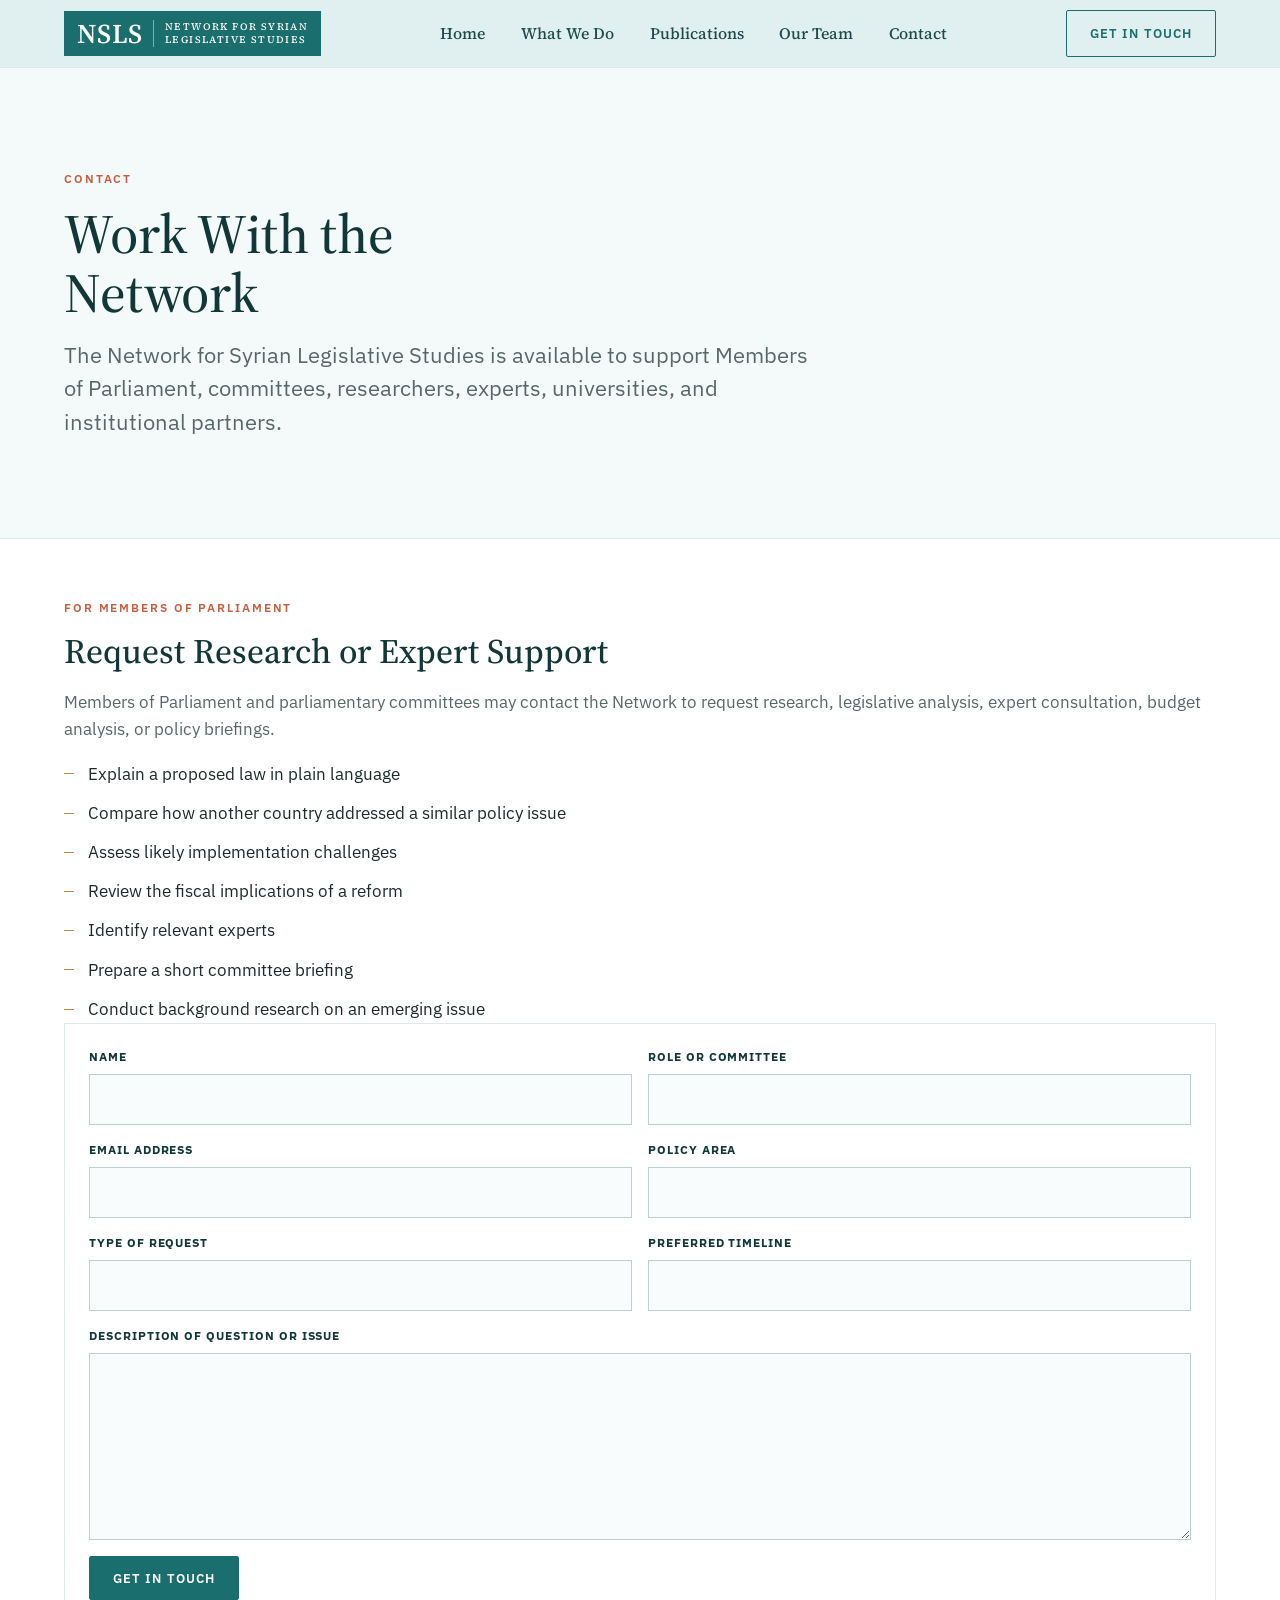
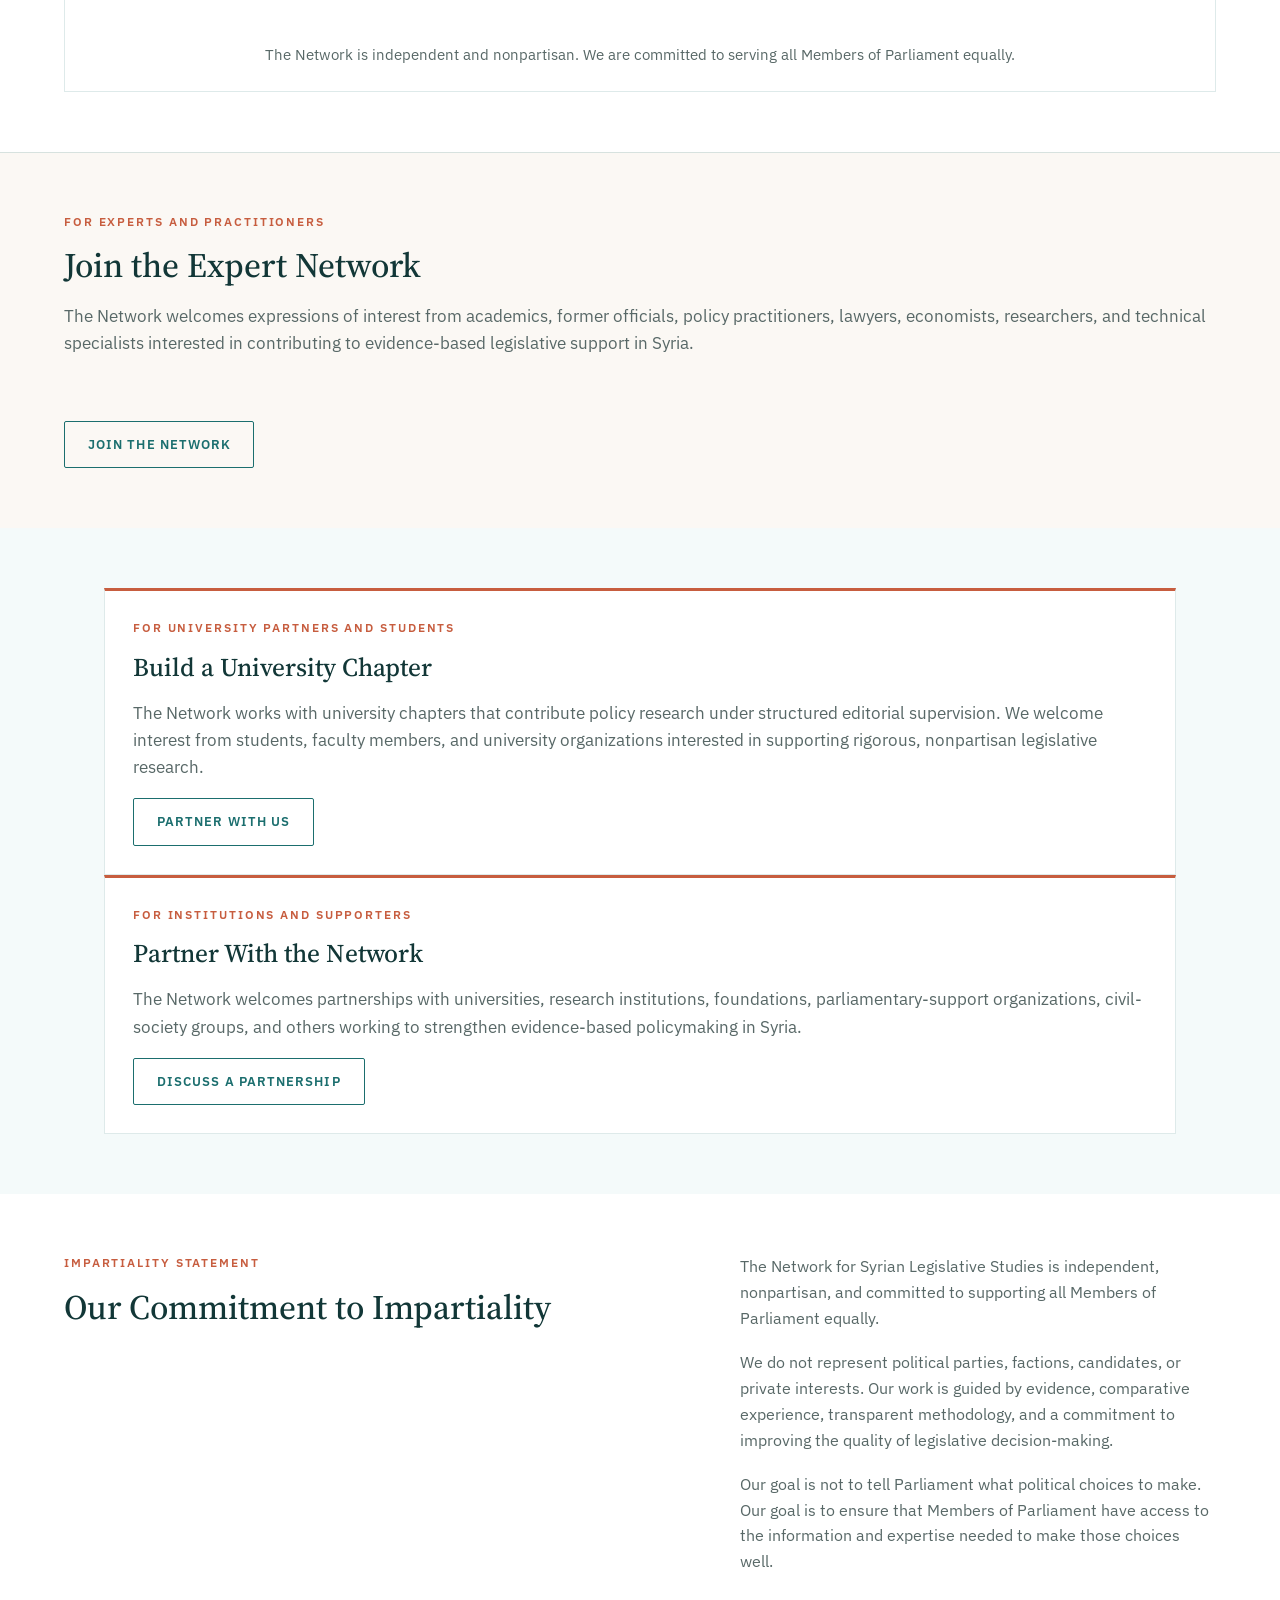
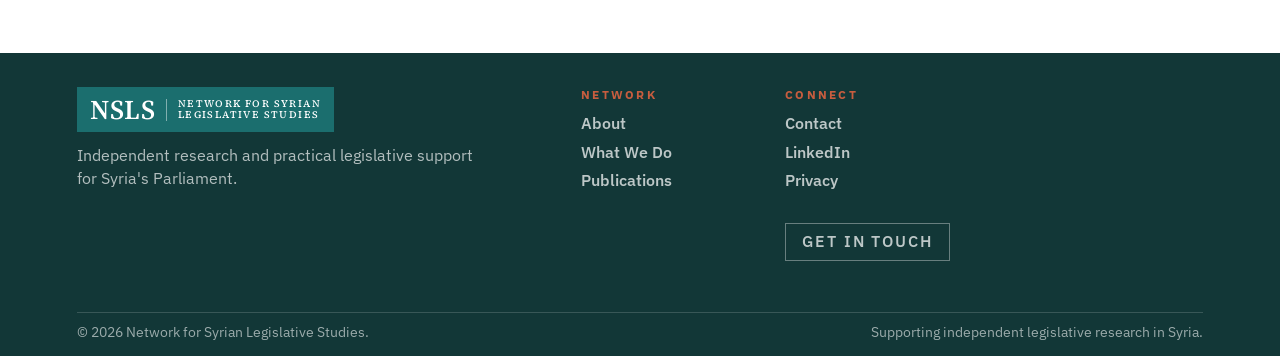
==== contact.html @ 6d768e28 "Add files via upload" ====
<!doctype html>
<html lang="en">
  <head>
    <meta charset="utf-8">
    <meta name="viewport" content="width=device-width, initial-scale=1">
    <title>Contact | Network for Syrian Legislative Studies</title>
    <meta
      name="description"
      content="Request research or expert support from the Network for Syrian Legislative Studies, join the expert network, or discuss university and institutional partnerships."
    >
    <link rel="preconnect" href="https://fonts.googleapis.com">
    <link rel="preconnect" href="https://fonts.gstatic.com" crossorigin>
    <link href="https://fonts.googleapis.com/css2?family=IBM+Plex+Sans:wght@400;500;600;700&family=Source+Serif+4:opsz,wght@8..60,400;8..60,500;8..60,600&display=swap" rel="stylesheet">
    <link rel="stylesheet" href="styles.css?v=featured-49">
  </head>
  <body class="isl-page">
    <header class="site-header">
      <a class="brand" href="index.html" aria-label="Network for Syrian Legislative Studies home">
        <span class="brand-mark">NSLS</span>
        <span>
          <strong>Network for Syrian</strong>
          <small>Legislative Studies</small>
        </span>
      </a>
      <nav class="primary-nav" aria-label="Primary navigation">
        <a href="index.html">Home</a>
        <a href="what-we-do.html">What We Do</a>
        <a href="publications.html">Publications</a>
        <a href="our-team.html">Our Team</a>
        <a href="contact.html">Contact</a>
      </nav>
      <a class="header-action" href="#request">Get in Touch</a>
    </header>

    <main id="top">
      <section class="page-hero" aria-labelledby="page-title">
        <p class="eyebrow">Contact</p>
        <h1 id="page-title">Work With the Network</h1>
        <p>
          The Network for Syrian Legislative Studies is available to support Members of
          Parliament, committees, researchers, experts, universities, and institutional partners.
        </p>
      </section>

      <section class="section contact-grid-section" id="request" aria-labelledby="request-title">
        <div>
          <p class="section-kicker">For Members of Parliament</p>
          <h2 id="request-title">Request Research or Expert Support</h2>
          <p>
            Members of Parliament and parliamentary committees may contact the Network
            to request research, legislative analysis, expert consultation, budget
            analysis, or policy briefings.
          </p>
          <ul class="check-list">
            <li>Explain a proposed law in plain language</li>
            <li>Compare how another country addressed a similar policy issue</li>
            <li>Assess likely implementation challenges</li>
            <li>Review the fiscal implications of a reform</li>
            <li>Identify relevant experts</li>
            <li>Prepare a short committee briefing</li>
            <li>Conduct background research on an emerging issue</li>
          </ul>
        </div>

        <form class="request-form" action="mailto:contact@syriapolicy.org" method="post" enctype="text/plain">
          <label>
            <span>Name</span>
            <input name="name" type="text">
          </label>
          <label>
            <span>Role or Committee</span>
            <input name="role_or_committee" type="text">
          </label>
          <label>
            <span>Email Address</span>
            <input name="email" type="email">
          </label>
          <label>
            <span>Policy Area</span>
            <input name="policy_area" type="text">
          </label>
          <label>
            <span>Type of Request</span>
            <input name="type_of_request" type="text">
          </label>
          <label>
            <span>Preferred Timeline</span>
            <input name="timeline" type="text">
          </label>
          <label class="full-field">
            <span>Description of Question or Issue</span>
            <textarea name="description" rows="6"></textarea>
          </label>
          <button class="button primary" type="submit">Get in Touch</button>
          <p class="small-note">The Network is independent and nonpartisan. We are committed to serving all Members of Parliament equally.</p>
        </form>
      </section>

      <section class="section services" aria-labelledby="network-title">
        <div class="section-heading">
          <p class="section-kicker">For Experts and Practitioners</p>
          <h2 id="network-title">Join the Expert Network</h2>
          <p>
            The Network welcomes expressions of interest from academics, former
            officials, policy practitioners, lawyers, economists, researchers, and
            technical specialists interested in contributing to evidence-based
            legislative support in Syria.
          </p>
        </div>
        <a class="button secondary section-button" href="mailto:contact@syriapolicy.org?subject=Join%20the%20Expert%20Network">Join the Network</a>
      </section>

      <section class="section contact-cards" aria-labelledby="partners-title">
        <article>
          <p class="section-kicker">For University Partners and Students</p>
          <h2 id="partners-title">Build a University Chapter</h2>
          <p>
            The Network works with university chapters that contribute policy research
            under structured editorial supervision. We welcome interest from students,
            faculty members, and university organizations interested in supporting
            rigorous, nonpartisan legislative research.
          </p>
          <a class="button secondary" href="mailto:contact@syriapolicy.org?subject=University%20Chapter%20Partnership">Partner With Us</a>
        </article>
        <article>
          <p class="section-kicker">For Institutions and Supporters</p>
          <h2>Partner With the Network</h2>
          <p>
            The Network welcomes partnerships with universities, research institutions,
            foundations, parliamentary-support organizations, civil-society groups,
            and others working to strengthen evidence-based policymaking in Syria.
          </p>
          <a class="button secondary" href="mailto:contact@syriapolicy.org?subject=Institutional%20Partnership">Discuss a Partnership</a>
        </article>
      </section>

      <section class="section impartiality-section" aria-labelledby="impartiality-title">
        <div class="about-grid">
          <div>
            <p class="section-kicker">Impartiality Statement</p>
            <h2 id="impartiality-title">Our Commitment to Impartiality</h2>
          </div>
          <div class="body-copy">
            <p>
              The Network for Syrian Legislative Studies is independent, nonpartisan, and
              committed to supporting all Members of Parliament equally.
            </p>
            <p>
              We do not represent political parties, factions, candidates, or private
              interests. Our work is guided by evidence, comparative experience,
              transparent methodology, and a commitment to improving the quality of
              legislative decision-making.
            </p>
            <p>
              Our goal is not to tell Parliament what political choices to make. Our
              goal is to ensure that Members of Parliament have access to the
              information and expertise needed to make those choices well.
            </p>
          </div>
        </div>
      </section>
    </main>

    <footer class="site-footer">
      <div class="footer-primary">
        <a class="brand footer-brand" href="index.html">
          <span class="brand-mark">NSLS</span>
          <span>
            <strong>Network for Syrian</strong>
            <small>Legislative Studies</small>
          </span>
        </a>
        <p>Independent research and practical legislative support for Syria's Parliament.</p>
      </div>
      <nav class="footer-links" aria-label="Footer navigation">
        <div>
          <h2>Network</h2>
          <a href="index.html">About</a>
          <a href="what-we-do.html">What We Do</a>
          <a href="publications.html">Publications</a>
        </div>
        <div class="footer-connect">
          <div class="footer-connect-links">
            <h2>Connect</h2>
            <a href="contact.html">Contact</a>
            <a href="https://www.linkedin.com/" target="_blank" rel="noopener">LinkedIn</a>
            <a href="privacy.html">Privacy</a>
          </div>
          <a class="footer-cta" href="contact.html#request">Get in Touch</a>
        </div>
      </nav>
      <div class="footer-bottom">
        <p>&copy; 2026 Network for Syrian Legislative Studies.</p>
        <p>Supporting independent legislative research in Syria.</p>
      </div>
    </footer>
  </body>
</html>
---- styles.css ----
@import url("https://fonts.googleapis.com/css2?family=IBM+Plex+Sans:wght@400;500;600;700&family=Source+Serif+4:opsz,wght@8..60,400;8..60,500;8..60,600&display=swap");

:root {
  --ink: #1e2a2a;
  --deep: #123737;
  --muted: #647676;
  --paper: #f4fafa;
  --wash: #dfefee;
  --line: #c7d9d7;
  --terracotta: #c75d3f;
  --terracotta-dark: #9f4029;
  --terracotta-soft: #d88972;
  --cream: #fbf4e8;
  --white: #ffffff;
  --shadow: 0 24px 70px rgba(18, 55, 55, 0.14);
  font-family: Inter, system-ui, -apple-system, BlinkMacSystemFont, "Segoe UI", sans-serif;
}

/* SPI-inspired visual pass for the ISLS page. Keeps copy/structure intact. */
.isl-page {
  --crimson: #1b6e6e;
  --crimson-dark: #125454;
  --navy: #1e4a4a;
  --navy-deep: #123737;
  --ink: #1e2a2a;
  --cream: #f4fafa;
  --paper: #ffffff;
  --stone: #deeaea;
  --stone-dark: #bcd0d0;
  --gold: #c0883a;
  --muted: #586867;
  --accent: #c75d3f;
  --accent-soft: #d88972;
  --serif: "Newsreader", Georgia, serif;
  --sans: "Inter", system-ui, -apple-system, sans-serif;
  --maxw: 1200px;
  --gutter: clamp(20px, 5vw, 64px);
  font-family: var(--sans);
  background: var(--cream);
  font-size: 17px;
  line-height: 1.6;
}

.isl-page h1,
.isl-page h2,
.isl-page h3 {
  font-family: var(--serif);
  font-weight: 500;
  line-height: 1.12;
  color: var(--navy-deep);
}

.isl-page .site-header {
  position: sticky;
  display: flex;
  justify-content: space-between;
  gap: 28px;
  min-height: 68px;
  padding: 0 var(--gutter);
  background: rgba(223, 239, 238, 0.92);
  border-bottom: 1px solid var(--stone);
  backdrop-filter: saturate(140%) blur(8px);
}

.isl-page .brand {
  gap: 0;
  background: var(--crimson);
  color: #fff;
  padding: 9px 13px;
}

.isl-page .brand-mark {
  width: auto;
  height: auto;
  color: #fff;
  background: transparent;
  border-radius: 0;
  font-family: var(--serif);
  font-size: 1.7rem;
  font-weight: 600;
  line-height: 1;
}

.isl-page .brand > span:last-child {
  margin-left: 11px;
  padding-left: 11px;
  border-left: 1px solid rgba(255, 255, 255, 0.45);
}

.isl-page .brand strong,
.isl-page .brand small {
  color: #fff;
  font-family: var(--serif);
  font-size: 0.62rem;
  font-weight: 500;
  letter-spacing: 0.14em;
  line-height: 1.32;
  text-transform: uppercase;
}

.isl-page .primary-nav {
  gap: 28px;
  color: var(--navy);
  font-family: var(--serif);
  font-size: 1rem;
  font-weight: 500;
}

.isl-page .primary-nav a:hover {
  color: var(--crimson);
}

.isl-page .header-action,
.isl-page .button {
  min-height: auto;
  padding: 12px 23px;
  border-radius: 2px;
  font-family: var(--sans);
  font-size: 0.82rem;
  font-weight: 600;
  letter-spacing: 0.08em;
  border: 1px solid var(--crimson);
  text-transform: uppercase;
  transition: background-color 0.18s ease, color 0.18s ease;
}

.isl-page .header-action,
.isl-page .button.secondary {
  color: var(--crimson);
  background: transparent;
}

.isl-page .button.primary {
  color: #fff;
  background: var(--crimson);
}

.isl-page .header-action:hover,
.isl-page .button.secondary:hover {
  color: #fff;
  background: var(--crimson);
}

.isl-page .button.primary:hover {
  background: var(--crimson-dark);
}

.isl-page .hero {
  min-height: auto;
  grid-template-columns: minmax(0, 1fr) minmax(340px, 1.1fr);
  gap: clamp(36px, 5vw, 72px);
  align-items: center;
  padding: clamp(36px, 5.5vw, 64px) var(--gutter);
  border-bottom: 1px solid var(--stone);
  background: var(--cream);
}

.isl-page .isl-hero::after {
  display: none;
}

.isl-page h1 {
  max-width: 12ch;
  margin-bottom: 1rem;
  font-size: clamp(2.25rem, 4.8vw, 4.1rem);
  letter-spacing: -0.012em;
  line-height: 1.02;
}

.isl-page .hero-copy p:not(.eyebrow) {
  max-width: 46ch;
  margin: 0 0 1.8rem;
  color: var(--muted);
  font-size: 1.05rem;
  line-height: 1.55;
}

.isl-page .eyebrow,
.isl-page .section-kicker {
  color: var(--accent);
  font-size: 0.74rem;
  font-weight: 600;
  letter-spacing: 0.16em;
}

.isl-page .research-panel {
  gap: 16px;
  padding: 0;
  border: 1px solid var(--stone-dark);
  border-radius: 0;
  background: var(--paper);
  box-shadow: none;
  backdrop-filter: none;
}

.isl-page .research-panel span {
  display: block;
  margin: 0;
  padding: 9px 16px;
  color: rgba(255, 255, 255, 0.7);
  background: var(--navy-deep);
  font-size: 0.62rem;
  font-weight: 700;
  letter-spacing: 0.16em;
}

.isl-page .research-panel strong {
  display: block;
  padding: 18px 22px 0;
  color: var(--navy-deep);
  font-size: clamp(1.55rem, 2.7vw, 2.15rem);
  line-height: 1.16;
}

.isl-page .research-panel p {
  padding: 0 22px;
  color: var(--muted);
  font-size: 0.98rem;
}

.isl-page .research-panel ul {
  margin: 0;
  padding: 0 22px 22px;
}

.isl-page .research-panel li {
  border-top-color: var(--stone);
  color: var(--navy);
  font-size: 0.9rem;
}

.isl-page .proof-strip {
  max-width: none;
  border: 0;
  background: var(--paper);
  border-bottom: 1px solid var(--stone);
}

.isl-page .proof-strip article {
  min-height: 132px;
  border-right: 1px solid var(--stone);
  color: var(--ink);
  background: var(--paper);
}

.isl-page .proof-strip strong {
  color: var(--navy-deep);
  font-size: clamp(2rem, 3.8vw, 3.5rem);
}

.isl-page .proof-strip span {
  color: var(--muted);
}

.isl-page .section,
.isl-page .handover,
.isl-page .contact {
  padding: clamp(48px, 6vw, 78px) var(--gutter);
}

.isl-page .section-heading {
  max-width: 62ch;
  margin-bottom: 2.2rem;
}

.isl-page .section-heading.split {
  align-items: end;
  border-bottom: 2px solid var(--navy);
  padding-bottom: 14px;
}

.isl-page h2 {
  font-size: clamp(1.8rem, 3.4vw, 2.6rem);
}

.isl-page .lede {
  font-size: clamp(1.45rem, 2.8vw, 2.35rem);
}

.isl-page .statement-section {
  background: var(--paper);
}

.isl-page .statement-section::after {
  color: rgba(27, 110, 110, 0.08);
}

.isl-page .services {
  background: var(--cream);
}

.isl-page .service-ladder {
  gap: 20px;
}

.isl-page .service-ladder article {
  min-height: 320px;
  border: 1px solid var(--stone);
  border-top: 3px solid var(--accent);
  background: var(--paper);
}

.isl-page .service-ladder article:nth-child(even) {
  margin-top: 0;
  background: var(--paper);
}

.isl-page .service-ladder h3 {
  font-size: clamp(1.35rem, 2.4vw, 2rem);
}

.isl-page .process-section {
  background: var(--paper);
}

.isl-page .process-section h2,
.isl-page .process-section h3 {
  color: var(--navy-deep);
}

.isl-page .process-section p {
  color: var(--muted);
}

.isl-page .process-section .section-kicker {
  color: var(--accent);
}

.isl-page .process-grid article,
.isl-page .standards-grid article {
  border: 1px solid var(--stone);
  border-top: 3px solid var(--accent);
  background: var(--paper);
  border-radius: 0;
  box-shadow: none;
}

.isl-page .process-grid span {
  color: #fff;
  background: var(--crimson);
}

.isl-page .standards-section {
  background: var(--cream);
}

.isl-page .handover {
  background: var(--navy-deep);
}

.isl-page .handover-inner {
  max-width: var(--maxw);
  margin-inline: auto;
}

.isl-page .network-map {
  border-color: rgba(255, 255, 255, 0.18);
  border-radius: 0;
  background: rgba(255, 255, 255, 0.04);
}

.isl-page .map-node {
  border-radius: 2px;
}

.isl-page .mandate-section {
  background: var(--accent-soft);
}

.isl-page .mandate-section .about-grid {
  border-left: 0;
  border-radius: 0;
  background: transparent;
  padding: 0;
}

.isl-page .analysis {
  background: var(--paper);
}

.isl-page .publication-card {
  border-radius: 0;
  border-color: var(--stone);
}

.isl-page .contact {
  background: var(--navy-deep);
}

.isl-page .site-footer {
  background: var(--navy-deep);
  padding: clamp(42px, 6vw, 72px) var(--gutter);
}

.isl-page .footer-brand .brand-mark {
  background: transparent;
  color: #fff;
}

@media (max-width: 1080px) {
  .isl-page .hero {
    grid-template-columns: 1fr;
  }

  .isl-page .primary-nav {
    display: none;
  }
}

@media (max-width: 680px) {
  .isl-page .site-header {
    min-height: 58px;
    padding: 0 14px;
  }

  .isl-page .brand {
    padding: 8px 10px;
  }

  .isl-page .brand small {
    display: block;
  }

  .isl-page .brand strong,
  .isl-page .brand small {
    font-size: 0.52rem;
  }

  .isl-page .header-action {
    padding: 8px 10px;
    font-size: 0.68rem;
  }

  .isl-page .hero {
    padding: 32px 16px;
  }

  .isl-page .button {
    width: 100%;
  }

  .isl-page .section,
  .isl-page .handover,
  .isl-page .contact {
    padding-left: 16px;
    padding-right: 16px;
  }
}

* {
  box-sizing: border-box;
}

html {
  scroll-behavior: smooth;
}

body {
  margin: 0;
  color: var(--ink);
  background: var(--paper);
  line-height: 1.6;
}

body::selection {
  color: var(--white);
  background: var(--terracotta);
}

a {
  color: inherit;
  text-decoration: none;
}

img {
  display: block;
  max-width: 100%;
}

h1,
h2,
h3,
p {
  margin-top: 0;
}

h1,
h2,
h3 {
  color: var(--deep);
  font-family: Georgia, "Times New Roman", serif;
  font-weight: 560;
  letter-spacing: 0;
}

h1 {
  max-width: 100%;
  margin-bottom: 24px;
  font-size: clamp(3.2rem, 7vw, 6.4rem);
  line-height: 0.92;
  overflow-wrap: break-word;
}

h2 {
  margin-bottom: 18px;
  font-size: clamp(2rem, 4.2vw, 4.4rem);
  line-height: 1;
}

h3 {
  margin-bottom: 10px;
  font-size: clamp(1.25rem, 2vw, 1.8rem);
  line-height: 1.1;
}

p {
  color: var(--muted);
}

.site-header {
  position: fixed;
  z-index: 50;
  inset: 0 0 auto;
  display: grid;
  grid-template-columns: minmax(180px, 1fr) auto auto;
  align-items: center;
  gap: 22px;
  padding: 14px clamp(16px, 4vw, 54px);
  background: rgba(223, 239, 238, 0.94);
  border-bottom: 1px solid rgba(18, 55, 55, 0.1);
  backdrop-filter: blur(18px);
}

.brand {
  display: inline-flex;
  align-items: center;
  gap: 11px;
  min-width: 0;
  color: var(--deep);
}

.brand-mark {
  display: grid;
  width: 42px;
  height: 42px;
  flex: 0 0 auto;
  place-items: center;
  color: var(--cream);
  background: var(--deep);
  border-radius: 50%;
  font-size: 0.82rem;
  font-weight: 900;
}

.brand strong,
.brand small {
  display: block;
  line-height: 1.05;
}

.brand strong {
  font-size: 1rem;
  font-weight: 850;
}

.brand small {
  color: var(--muted);
  font-size: 0.78rem;
  font-weight: 760;
  text-transform: uppercase;
}

.primary-nav {
  display: flex;
  align-items: center;
  gap: clamp(14px, 2vw, 28px);
  color: rgba(30, 42, 42, 0.78);
  font-size: 0.9rem;
  font-weight: 760;
}

.primary-nav a:hover,
.site-footer a:hover,
.text-link:hover {
  color: var(--terracotta-dark);
}

.header-action,
.button {
  display: inline-flex;
  min-height: 42px;
  align-items: center;
  justify-content: center;
  padding: 0 18px;
  border-radius: 999px;
  font-size: 0.82rem;
  font-weight: 850;
  text-transform: uppercase;
}

.header-action,
.button.secondary {
  border: 1px solid rgba(18, 55, 55, 0.22);
  color: var(--deep);
  background: rgba(255, 255, 255, 0.34);
}

.button.primary {
  color: var(--cream);
  background: var(--terracotta);
}

.hero {
  display: grid;
  grid-template-columns: minmax(0, 1.05fr) minmax(340px, 0.64fr);
  gap: clamp(30px, 5vw, 76px);
  align-items: end;
  min-height: 84vh;
  padding: clamp(106px, 12vh, 140px) clamp(18px, 5vw, 76px) clamp(42px, 5vw, 66px);
  background:
    radial-gradient(circle at 85% 12%, rgba(199, 93, 63, 0.14), transparent 26%),
    linear-gradient(180deg, var(--wash), var(--paper));
}

.hero-copy p:not(.eyebrow) {
  max-width: 760px;
  margin-bottom: 28px;
  font-size: clamp(1.08rem, 1.6vw, 1.32rem);
}

.eyebrow,
.section-kicker {
  margin-bottom: 14px;
  color: var(--terracotta-dark);
  font-size: 0.78rem;
  font-weight: 900;
  letter-spacing: 0.12em;
  text-transform: uppercase;
}

.section-kicker.light {
  color: rgba(255, 255, 255, 0.74);
}

.hero-actions,
.contact-actions {
  display: flex;
  flex-wrap: wrap;
  gap: 12px;
}

.feature-card {
  display: grid;
  overflow: hidden;
  border: 1px solid rgba(18, 55, 55, 0.12);
  border-radius: 8px;
  background: var(--white);
  box-shadow: var(--shadow);
}

.feature-card img {
  width: 100%;
  aspect-ratio: 1.25;
  object-fit: cover;
}

.feature-card div {
  padding: 24px;
}

.feature-card span,
.analysis-grid span,
.timeline span,
.service-grid span {
  display: block;
  margin-bottom: 18px;
  color: var(--terracotta-dark);
  font-size: 0.76rem;
  font-weight: 900;
  letter-spacing: 0.08em;
  text-transform: uppercase;
}

.feature-card p {
  margin-bottom: 18px;
  color: var(--deep);
  font-family: Georgia, "Times New Roman", serif;
  font-size: 1.45rem;
  line-height: 1.08;
}

.feature-card strong,
.analysis-grid a,
.text-link {
  color: var(--terracotta-dark);
  font-size: 0.82rem;
  font-weight: 900;
  text-transform: uppercase;
}

.isl-hero {
  position: relative;
  overflow: hidden;
  grid-template-columns: minmax(0, 0.88fr) minmax(340px, 0.58fr);
  align-items: stretch;
  min-height: 88vh;
  background:
    linear-gradient(90deg, rgba(223, 239, 238, 0.96) 0%, rgba(244, 250, 250, 0.9) 48%, rgba(244, 250, 250, 0.42) 100%),
    url("assets/damascus-hero.png") center / cover;
}

.isl-hero::after {
  position: absolute;
  inset: 0 auto 0 0;
  width: 7px;
  height: 100%;
  content: "";
  background: var(--terracotta);
  opacity: 1;
}

.isl-hero > * {
  position: relative;
  z-index: 1;
}

.research-panel {
  align-self: end;
  display: grid;
  gap: 18px;
  padding: clamp(26px, 4vw, 42px);
  border: 1px solid rgba(18, 55, 55, 0.16);
  border-radius: 8px;
  background: rgba(251, 244, 232, 0.82);
  box-shadow: var(--shadow);
  backdrop-filter: blur(16px);
}

.research-panel span {
  color: var(--terracotta-dark);
  font-size: 0.78rem;
  font-weight: 900;
  letter-spacing: 0.1em;
  text-transform: uppercase;
}

.research-panel strong {
  color: var(--deep);
  font-family: Georgia, "Times New Roman", serif;
  font-size: clamp(2rem, 4vw, 4rem);
  font-weight: 560;
  line-height: 0.98;
}

.research-panel p {
  margin-bottom: 0;
  color: var(--deep);
}

.research-panel ul {
  display: grid;
  gap: 10px;
  margin: 4px 0 0;
  padding: 0;
  list-style: none;
}

.research-panel li {
  padding-top: 10px;
  border-top: 1px solid rgba(18, 55, 55, 0.16);
  color: var(--muted);
  font-weight: 760;
}

.proof-strip {
  display: grid;
  grid-template-columns: repeat(3, minmax(0, 1fr));
  border-top: 1px solid var(--line);
  border-bottom: 1px solid var(--line);
  background: var(--white);
}

.proof-strip article {
  min-height: 132px;
  padding: clamp(24px, 4vw, 42px);
  border-right: 1px solid var(--line);
}

.proof-strip strong {
  display: block;
  color: var(--deep);
  font-family: Georgia, "Times New Roman", serif;
  font-size: clamp(1.8rem, 3.5vw, 3.2rem);
  font-weight: 560;
  line-height: 1;
}

.proof-strip span {
  display: block;
  margin-top: 10px;
  color: var(--muted);
}

.isl-page .proof-strip {
  background: var(--deep);
}

.isl-page .proof-strip article {
  border-right-color: rgba(255, 255, 255, 0.12);
}

.isl-page .proof-strip strong {
  color: var(--cream);
}

.isl-page .proof-strip span {
  color: rgba(255, 255, 255, 0.7);
}

.section {
  padding: clamp(68px, 9vw, 128px) clamp(18px, 5vw, 76px);
}

.section-heading {
  max-width: 980px;
  margin-bottom: 38px;
}

.section-heading.split {
  display: grid;
  grid-template-columns: minmax(0, 0.8fr) minmax(260px, 0.38fr);
  gap: clamp(24px, 5vw, 76px);
  max-width: none;
  align-items: end;
}

.section-heading.split > p {
  margin-bottom: 22px;
}

.about-grid {
  display: grid;
  grid-template-columns: minmax(0, 0.78fr) minmax(320px, 0.62fr);
  gap: clamp(28px, 6vw, 90px);
  max-width: 1240px;
}

.lede {
  color: var(--deep);
  font-family: Georgia, "Times New Roman", serif;
  font-size: clamp(1.5rem, 2.7vw, 2.45rem);
  line-height: 1.13;
}

.body-copy p {
  margin-bottom: 18px;
  font-size: 1.05rem;
}

.services {
  background: var(--white);
}

.statement-section {
  position: relative;
  overflow: hidden;
  background: var(--cream);
}

.statement-section::after {
  position: absolute;
  right: clamp(18px, 5vw, 76px);
  bottom: -42px;
  content: "210";
  color: rgba(199, 93, 63, 0.14);
  font-family: Georgia, "Times New Roman", serif;
  font-size: min(24vw, 18rem);
  line-height: 0.82;
}

.statement-section > * {
  position: relative;
  z-index: 1;
}

.isl-page .services {
  background:
    linear-gradient(90deg, var(--white) 0%, var(--white) 50%, var(--wash) 50%, var(--wash) 100%);
}

.service-grid {
  display: grid;
  grid-template-columns: repeat(3, minmax(0, 1fr));
  gap: 1px;
  background: var(--line);
  border: 1px solid var(--line);
}

.service-grid article {
  min-height: 280px;
  padding: 28px;
  background: var(--white);
}

.service-grid span {
  color: var(--muted);
}

.isl-page .service-grid {
  gap: 14px;
  border: 0;
  background: transparent;
}

.isl-page .service-grid article {
  border: 1px solid var(--line);
  border-radius: 8px;
  background: var(--white);
}

.isl-page .service-grid article:nth-child(2),
.isl-page .service-grid article:nth-child(4) {
  transform: translateY(24px);
}

.service-ladder {
  display: grid;
  grid-template-columns: repeat(4, minmax(0, 1fr));
  align-items: stretch;
  gap: 0;
  counter-reset: service;
}

.service-ladder article {
  min-height: 360px;
  display: flex;
  flex-direction: column;
  justify-content: space-between;
  padding: clamp(24px, 3vw, 34px);
  border: 1px solid var(--line);
  background: var(--white);
}

.service-ladder article + article {
  border-left: 0;
}

.service-ladder article:nth-child(even) {
  margin-top: 46px;
  background: var(--cream);
}

.service-ladder span,
.process-grid span {
  color: var(--terracotta-dark);
  font-size: 0.78rem;
  font-weight: 900;
  letter-spacing: 0.08em;
  text-transform: uppercase;
}

.service-ladder h3 {
  font-size: clamp(1.45rem, 2.8vw, 2.5rem);
}

.process-section {
  background: var(--deep);
}

.process-section h2,
.process-section h3 {
  color: var(--white);
}

.process-section p {
  color: rgba(255, 255, 255, 0.72);
}

.process-section .section-kicker {
  color: #ffc2ad;
}

.process-grid {
  display: grid;
  grid-template-columns: repeat(4, minmax(0, 1fr));
  gap: 14px;
}

.process-grid article {
  min-height: 250px;
  padding: 26px;
  border: 1px solid rgba(255, 255, 255, 0.16);
  border-radius: 8px;
  background: rgba(255, 255, 255, 0.08);
}

.process-grid span {
  display: grid;
  width: 42px;
  height: 42px;
  place-items: center;
  margin-bottom: 36px;
  border-radius: 50%;
  color: var(--deep);
  background: var(--cream);
  font-family: Georgia, "Times New Roman", serif;
  font-size: 1.2rem;
  letter-spacing: 0;
}

.standards-section {
  background: var(--wash);
}

.standards-grid {
  display: grid;
  grid-template-columns: repeat(3, minmax(0, 1fr));
  gap: 16px;
}

.standards-grid article {
  min-height: 240px;
  padding: 28px;
  border-radius: 8px;
  background: var(--white);
  box-shadow: 0 1px 0 rgba(18, 55, 55, 0.08);
}

.standards-grid h3::before {
  display: block;
  width: 42px;
  height: 4px;
  margin-bottom: 24px;
  content: "";
  background: var(--terracotta-soft);
}

.handover {
  padding: clamp(68px, 9vw, 126px) clamp(18px, 5vw, 76px);
  color: var(--white);
  background:
    linear-gradient(rgba(18, 55, 55, 0.9), rgba(18, 55, 55, 0.92)),
    url("assets/damascus-hero.png") center / cover;
}

.isl-page .handover {
  background:
    linear-gradient(135deg, rgba(18, 55, 55, 0.96) 0%, rgba(18, 55, 55, 0.88) 54%, rgba(159, 64, 41, 0.88) 100%),
    url("assets/legislative-research-hero.png") center / cover;
}

.handover-inner {
  display: grid;
  grid-template-columns: minmax(0, 0.62fr) minmax(360px, 0.8fr);
  gap: clamp(34px, 6vw, 86px);
  align-items: start;
}

.handover h2,
.handover h3,
.contact h2 {
  color: var(--white);
}

.handover p,
.contact p {
  color: rgba(255, 255, 255, 0.78);
}

.timeline {
  display: grid;
  gap: 14px;
}

.timeline article {
  padding: 24px;
  border: 1px solid rgba(255, 255, 255, 0.18);
  border-radius: 8px;
  background: rgba(255, 255, 255, 0.08);
  backdrop-filter: blur(12px);
}

.timeline span {
  color: #ffc2ad;
}

.timeline p {
  margin-bottom: 0;
}

.network-map {
  position: relative;
  overflow: hidden;
  min-height: 680px;
  border: 1px solid rgba(255, 255, 255, 0.16);
  border-radius: 8px;
  background: rgba(255, 255, 255, 0.06);
}

.network-lines {
  position: absolute;
  inset: 0;
  width: 100%;
  height: 100%;
  pointer-events: none;
}

.network-lines path {
  fill: none;
  stroke: rgba(255, 255, 255, 0.3);
  stroke-width: 2;
  stroke-linecap: round;
}

.map-node {
  position: absolute;
  z-index: 1;
  width: 172px;
  min-height: 96px;
  display: grid;
  align-content: center;
  padding: 16px;
  border: 1px solid rgba(255, 255, 255, 0.22);
  border-radius: 8px;
  background: rgba(255, 255, 255, 0.1);
  text-align: center;
  transform: translate(-50%, -50%);
  backdrop-filter: blur(10px);
}

.map-node span {
  display: block;
  margin-bottom: 8px;
  color: #ffc2ad;
  font-size: 0.7rem;
  font-weight: 900;
  letter-spacing: 0.08em;
  text-transform: uppercase;
}

.map-node strong {
  color: var(--white);
  font-family: Georgia, "Times New Roman", serif;
  font-size: 1.25rem;
  font-weight: 560;
  line-height: 1.05;
}

.map-hub {
  left: 50%;
  top: 50%;
  width: 230px;
  min-height: 138px;
  background: rgba(216, 137, 114, 0.22);
}

.map-hub strong {
  font-size: 1.7rem;
}

.map-parliament {
  left: 50%;
  top: 85%;
  background: rgba(216, 137, 114, 0.28);
}

.map-princeton {
  left: 25.5%;
  top: 20%;
}

.map-georgetown {
  left: 50%;
  top: 13%;
}

.map-harvard {
  left: 74.5%;
  top: 20%;
}

.map-researchers {
  left: 14.5%;
  top: 53%;
}

.map-practitioners {
  left: 85.5%;
  top: 53%;
}

.map-specialists {
  left: 50%;
  top: 68%;
}

.web-note {
  position: absolute;
  z-index: 1;
  left: 50%;
  bottom: 22px;
  width: calc(100% - 44px);
  max-width: 620px;
  margin: 8px 0 0;
  color: rgba(255, 255, 255, 0.72);
  text-align: center;
  transform: translateX(-50%);
}

.mandate-section {
  color: var(--white);
  background: var(--terracotta-soft);
}

.mandate-section .about-grid {
  align-items: start;
  padding: clamp(28px, 5vw, 54px);
  border-left: 7px solid var(--cream);
  border-radius: 8px;
  background: rgba(255, 255, 255, 0.1);
  box-shadow: 0 1px 0 rgba(18, 55, 55, 0.08);
}

.mandate-label h2 {
  color: var(--white);
  margin-bottom: 0;
}

.mandate-section .section-kicker {
  color: rgba(255, 255, 255, 0.78);
}

.mandate-lede {
  color: var(--white);
  font-family: Georgia, "Times New Roman", serif;
  font-size: clamp(1.35rem, 2.2vw, 2rem);
  line-height: 1.16;
}

.mandate-section p {
  color: rgba(255, 255, 255, 0.84);
}

.analysis-grid {
  display: grid;
  grid-template-columns: minmax(0, 1.1fr) minmax(310px, 0.62fr);
  gap: 18px;
}

.analysis-feature,
.analysis-list article {
  border: 1px solid var(--line);
  border-radius: 8px;
  background: var(--white);
}

.analysis-feature {
  display: grid;
  grid-template-columns: minmax(260px, 0.58fr) minmax(0, 0.62fr);
  overflow: hidden;
}

.analysis-feature img {
  width: 100%;
  height: 100%;
  min-height: 410px;
  object-fit: cover;
}

.analysis-feature div {
  padding: clamp(28px, 4vw, 46px);
}

.analysis-list {
  display: grid;
  gap: 18px;
}

.analysis-list article {
  min-height: 170px;
  padding: 24px;
}

.network {
  background: var(--wash);
}

.network-grid {
  display: grid;
  grid-template-columns: repeat(5, minmax(0, 1fr));
  border: 1px solid rgba(18, 55, 55, 0.14);
  background: rgba(255, 255, 255, 0.38);
}

.network-grid span {
  display: grid;
  min-height: 120px;
  place-items: center;
  padding: 18px;
  border-right: 1px solid rgba(18, 55, 55, 0.14);
  color: var(--deep);
  font-family: Georgia, "Times New Roman", serif;
  font-size: clamp(1.05rem, 1.6vw, 1.45rem);
  text-align: center;
}

.publications-list {
  grid-template-columns: repeat(3, minmax(0, 1fr));
}

.publications-list article {
  min-height: 260px;
}

.publication-deck {
  display: grid;
  grid-auto-columns: minmax(380px, 44vw);
  grid-auto-flow: column;
  gap: 18px;
  overflow-x: auto;
  padding: 4px 0 18px;
  scroll-snap-type: x mandatory;
  scrollbar-color: var(--terracotta-soft) transparent;
}

.publication-card {
  min-height: 330px;
  padding: clamp(24px, 3vw, 34px);
  border: 1px solid var(--line);
  border-radius: 8px;
  background: var(--white);
  scroll-snap-align: start;
}

.publication-card:first-child {
  color: var(--white);
  border-color: transparent;
  background: var(--deep);
}

.publication-card:first-child h3,
.publication-card:first-child p {
  color: var(--white);
}

.publication-card:first-child p {
  color: rgba(255, 255, 255, 0.72);
}

.publication-card a {
  display: inline-flex;
  margin-top: 18px;
  color: #ffc2ad;
  font-size: 0.82rem;
  font-weight: 900;
  text-transform: uppercase;
}

.contact {
  display: grid;
  grid-template-columns: minmax(0, 1fr) auto;
  gap: 24px;
  align-items: end;
  padding: clamp(56px, 7vw, 92px) clamp(18px, 5vw, 76px);
  color: var(--white);
  background: var(--terracotta);
}

.contact h2 {
  max-width: 780px;
  margin-bottom: 0;
}

.contact .button.primary {
  color: var(--deep);
  background: var(--cream);
}

.contact .button.secondary {
  color: var(--white);
  border-color: rgba(255, 255, 255, 0.44);
  background: transparent;
}

.site-footer {
  display: grid;
  grid-template-columns: minmax(260px, 0.9fr) auto;
  gap: 32px;
  padding: clamp(42px, 6vw, 72px) clamp(18px, 5vw, 76px);
  color: rgba(255, 255, 255, 0.72);
  background: var(--deep);
}

.footer-brand {
  margin-bottom: 18px;
  color: var(--white);
}

.footer-brand .brand-mark {
  color: var(--deep);
  background: var(--cream);
}

.footer-brand small {
  color: rgba(255, 255, 255, 0.58);
}

.site-footer p {
  max-width: 460px;
  margin-bottom: 0;
  color: rgba(255, 255, 255, 0.68);
}

.site-footer nav {
  display: grid;
  gap: 10px;
  align-content: start;
  min-width: 190px;
}

.site-footer a {
  color: rgba(255, 255, 255, 0.72);
  font-weight: 760;
}

.copyright {
  grid-column: 1 / -1;
  padding-top: 24px;
  border-top: 1px solid rgba(255, 255, 255, 0.14);
  font-size: 0.9rem;
}

@media (max-width: 1080px) {
  .site-header {
    grid-template-columns: 1fr auto;
  }

  .primary-nav {
    display: none;
  }

  .hero,
  .isl-hero,
  .handover-inner,
  .analysis-grid,
  .section-heading.split,
  .about-grid,
  .contact,
  .site-footer {
    grid-template-columns: 1fr;
  }

  .feature-card {
    grid-template-columns: minmax(180px, 0.36fr) minmax(0, 1fr);
    max-width: 620px;
  }

  .feature-card img {
    height: 100%;
    aspect-ratio: auto;
  }

  .service-grid {
    grid-template-columns: repeat(2, minmax(0, 1fr));
  }

  .service-ladder,
  .process-grid,
  .standards-grid {
    grid-template-columns: repeat(2, minmax(0, 1fr));
  }

  .service-ladder article + article {
    border-left: 1px solid var(--line);
  }

  .service-ladder article:nth-child(even) {
    margin-top: 0;
  }

  .network-grid {
    grid-template-columns: repeat(3, minmax(0, 1fr));
  }

  .publications-list {
    grid-template-columns: repeat(2, minmax(0, 1fr));
  }

  .network-map {
    display: grid;
    min-height: auto;
    gap: 12px;
    padding: 18px;
  }

  .network-lines {
    display: none;
  }

  .map-node,
  .web-note {
    position: static;
    width: auto;
    min-height: 96px;
    transform: none;
  }

  .map-hub {
    width: auto;
    min-height: 118px;
    order: -1;
  }

  .web-note {
    width: auto;
    max-width: none;
    margin-top: 4px;
  }
}

@media (max-width: 680px) {
  .site-header {
    padding: 11px 14px;
  }

  .brand-mark {
    width: 36px;
    height: 36px;
    font-size: 0.76rem;
  }

  .brand small {
    display: none;
  }

  .header-action {
    min-height: 36px;
    padding: 0 12px;
    font-size: 0.74rem;
  }

  .hero {
    min-height: auto;
    gap: 18px;
    padding-top: 82px;
    padding-bottom: 26px;
  }

  h1 {
    font-size: clamp(2.25rem, 9.8vw, 3.1rem);
  }

  .hero-copy p:not(.eyebrow) {
    font-size: 1.02rem;
  }

  .hero-actions,
  .contact-actions {
    flex-direction: column;
    align-items: stretch;
  }

  .button {
    width: 100%;
  }

  .proof-strip,
  .service-grid,
  .service-ladder,
  .process-grid,
  .standards-grid,
  .publications-list,
  .network-grid {
    grid-template-columns: 1fr;
  }

  .service-ladder article {
    min-height: 240px;
  }

  .isl-hero::after {
    display: none;
  }

  .isl-page .service-grid article:nth-child(2),
  .isl-page .service-grid article:nth-child(4) {
    transform: none;
  }

  .research-panel {
    gap: 12px;
    padding: 18px;
  }

  .research-panel strong {
    font-size: 1.55rem;
  }

  .research-panel ul {
    display: none;
  }

  .publication-deck {
    grid-auto-columns: minmax(300px, 86vw);
  }

  .feature-card {
    grid-template-columns: 108px minmax(0, 1fr);
  }

  .feature-card div {
    padding: 16px;
  }

  .feature-card span {
    margin-bottom: 10px;
  }

  .feature-card p {
    margin-bottom: 12px;
    font-size: 1.04rem;
  }

  .analysis-feature {
    grid-template-columns: 1fr;
  }

  .proof-strip article,
  .network-grid span {
    min-height: 104px;
    border-right: 0;
    border-bottom: 1px solid var(--line);
  }

  .isl-page .proof-strip article {
    border-bottom-color: rgba(255, 255, 255, 0.12);
  }

  .service-grid article {
    min-height: 220px;
  }

  .analysis-feature img {
    min-height: 240px;
  }
}

/* Final ISLS visual layer: SPI-inspired style, current copy preserved. */
.isl-page {
  --crimson: #1b6e6e;
  --crimson-dark: #125454;
  --navy: #1e4a4a;
  --navy-deep: #123737;
  --stone: #deeaea;
  --stone-dark: #bcd0d0;
  --accent: #c75d3f;
  --accent-soft: #d88972;
  --serif: "Newsreader", Georgia, "Times New Roman", serif;
  --sans: "Inter", system-ui, -apple-system, BlinkMacSystemFont, "Segoe UI", sans-serif;
  --maxw: 1200px;
  --gutter: clamp(20px, 5vw, 64px);
  background: #f4fafa;
  color: var(--ink);
  font-family: var(--sans);
  font-size: 17px;
}

.isl-page h1,
.isl-page h2,
.isl-page h3 {
  color: var(--navy-deep);
  font-family: var(--serif);
  font-weight: 500;
  letter-spacing: 0;
  line-height: 1.08;
}

.isl-page h1 {
  max-width: 12ch;
  margin-bottom: 1rem;
  font-size: clamp(2.35rem, 4.8vw, 4.15rem);
}

.isl-page h2 {
  font-size: clamp(1.8rem, 3.35vw, 2.7rem);
}

.isl-page p {
  color: var(--muted);
}

.isl-page .site-header {
  position: sticky;
  inset: auto;
  display: flex;
  min-height: 68px;
  align-items: center;
  justify-content: space-between;
  gap: 28px;
  padding: 0 var(--gutter);
  background: rgba(223, 239, 238, 0.94);
  border-bottom: 1px solid var(--stone);
  backdrop-filter: saturate(140%) blur(8px);
}

.isl-page .brand {
  gap: 0;
  padding: 9px 13px;
  color: #fff;
  background: var(--crimson);
}

.isl-page .brand-mark {
  width: auto;
  height: auto;
  color: #fff;
  background: transparent;
  border-radius: 0;
  font-family: var(--serif);
  font-size: 1.7rem;
  font-weight: 600;
}

.isl-page .brand > span:last-child {
  margin-left: 11px;
  padding-left: 11px;
  border-left: 1px solid rgba(255, 255, 255, 0.45);
}

.isl-page .brand strong,
.isl-page .brand small {
  color: #fff;
  font-family: var(--serif);
  font-size: 0.62rem;
  font-weight: 500;
  letter-spacing: 0.14em;
  line-height: 1.32;
  text-transform: uppercase;
}

.isl-page .primary-nav {
  gap: 28px;
  color: var(--navy);
  font-family: var(--serif);
  font-size: 1rem;
  font-weight: 500;
}

.isl-page .header-action,
.isl-page .button {
  min-height: auto;
  padding: 12px 23px;
  border: 1px solid var(--crimson);
  border-radius: 2px;
  font-family: var(--sans);
  font-size: 0.82rem;
  font-weight: 600;
  letter-spacing: 0.08em;
  text-transform: uppercase;
}

.isl-page .header-action,
.isl-page .button.secondary {
  color: var(--crimson);
  background: transparent;
}

.isl-page .button.primary {
  color: #fff;
  background: var(--crimson);
}

.isl-page .header-action:hover,
.isl-page .button.secondary:hover {
  color: #fff;
  background: var(--crimson);
}

.isl-page .hero {
  display: grid;
  min-height: auto;
  grid-template-columns: minmax(0, 1fr) minmax(340px, 1.1fr);
  gap: clamp(36px, 5vw, 72px);
  align-items: center;
  padding: clamp(36px, 5.5vw, 64px) var(--gutter);
  border-bottom: 1px solid var(--stone);
  background: #f4fafa;
}

.isl-page .isl-hero::after {
  display: none;
}

.isl-page .hero-copy p:not(.eyebrow) {
  max-width: 46ch;
  margin-bottom: 1.8rem;
  color: var(--muted);
  font-size: 1.05rem;
  line-height: 1.55;
}

.isl-page .eyebrow,
.isl-page .section-kicker {
  color: var(--accent);
  font-size: 0.74rem;
  font-weight: 600;
  letter-spacing: 0.16em;
}

.isl-page .research-panel,
.isl-page .process-grid article,
.isl-page .standards-grid article,
.isl-page .publication-card,
.isl-page .service-ladder article {
  border: 1px solid var(--stone);
  border-radius: 0;
  background: #fff;
  box-shadow: none;
}

.isl-page .research-panel {
  gap: 16px;
  padding: 0;
  border-color: var(--stone-dark);
  backdrop-filter: none;
}

.isl-page .research-panel span {
  display: block;
  margin: 0;
  padding: 9px 16px;
  color: rgba(255, 255, 255, 0.72);
  background: var(--navy-deep);
  font-size: 0.62rem;
  font-weight: 700;
  letter-spacing: 0.16em;
}

.isl-page .research-panel strong {
  display: block;
  padding: 18px 22px 0;
  color: var(--navy-deep);
  font-family: var(--serif);
  font-size: clamp(1.55rem, 2.7vw, 2.15rem);
}

.isl-page .research-panel p {
  padding: 0 22px;
}

.isl-page .research-panel ul {
  padding: 0 22px 22px;
}

.isl-page .proof-strip {
  max-width: none;
  border: 0;
  border-bottom: 1px solid var(--stone);
  background: #fff;
}

.isl-page .proof-strip article {
  min-height: 132px;
  border-right: 1px solid var(--stone);
  color: var(--ink);
  background: #fff;
}

.isl-page .proof-strip strong {
  color: var(--navy-deep);
  font-family: var(--serif);
  font-size: clamp(2rem, 3.8vw, 3.5rem);
}

.isl-page .section,
.isl-page .handover,
.isl-page .contact {
  padding: clamp(48px, 6vw, 78px) var(--gutter);
}

.isl-page .section-heading {
  max-width: 62ch;
  margin-bottom: 2.2rem;
}

.isl-page .section-heading.split {
  align-items: end;
  padding-bottom: 14px;
  border-bottom: 2px solid var(--navy);
}

.isl-page .statement-section,
.isl-page .process-section,
.isl-page .analysis {
  background: #fff;
}

.isl-page .services,
.isl-page .standards-section {
  background: #f4fafa;
}

.isl-page .service-ladder {
  gap: 20px;
}

.isl-page .service-ladder article,
.isl-page .process-grid article,
.isl-page .standards-grid article {
  border-top: 3px solid var(--accent);
}

.isl-page .service-ladder article:nth-child(even) {
  margin-top: 0;
  background: #fff;
}

.isl-page .process-grid span {
  color: #fff;
  background: var(--crimson);
}

.isl-page .handover,
.isl-page .contact,
.isl-page .site-footer {
  background: var(--navy-deep);
}

.isl-page .handover h2,
.isl-page .handover h3,
.isl-page .contact h2,
.isl-page .site-footer strong,
.isl-page .site-footer a {
  color: #fff;
}

.isl-page .handover p,
.isl-page .contact p,
.isl-page .site-footer p,
.isl-page .site-footer small,
.isl-page .copyright {
  color: rgba(255, 255, 255, 0.72);
}

.isl-page .contact .button.secondary {
  border-color: rgba(255, 255, 255, 0.36);
  color: #fff;
}

.isl-page .handover-inner {
  max-width: var(--maxw);
  margin-inline: auto;
}

.isl-page .network-map {
  border-color: rgba(255, 255, 255, 0.18);
  border-radius: 0;
  background: rgba(255, 255, 255, 0.04);
}

.isl-page .map-node {
  border-radius: 2px;
}

.isl-page .mandate-section {
  background: #d88972;
}

.isl-page .mandate-section .about-grid {
  padding: 0;
  border-left: 0;
  border-radius: 0;
  background: transparent;
}

.isl-page .publication-deck {
  display: grid;
  grid-auto-flow: column;
  grid-auto-columns: minmax(320px, 28vw);
  gap: 18px;
  overflow-x: auto;
  overscroll-behavior-inline: contain;
  scroll-snap-type: inline mandatory;
}

.isl-page .publication-card {
  scroll-snap-align: start;
}

.isl-page .site-footer {
  padding: clamp(42px, 6vw, 72px) var(--gutter);
}

.isl-page .footer-brand .brand-mark {
  background: transparent;
  color: #fff;
}

@media (max-width: 1080px) {
  .isl-page .hero,
  .isl-page .handover-inner,
  .isl-page .analysis-grid,
  .isl-page .section-heading.split,
  .isl-page .about-grid,
  .isl-page .contact,
  .isl-page .site-footer {
    grid-template-columns: 1fr;
  }

  .isl-page .primary-nav {
    display: none;
  }
}

@media (max-width: 680px) {
  .isl-page .site-header {
    min-height: 58px;
    padding: 0 14px;
  }

  .isl-page .brand {
    padding: 8px 10px;
  }

  .isl-page .brand strong,
  .isl-page .brand small {
    font-size: 0.52rem;
  }

  .isl-page .header-action {
    padding: 8px 10px;
    font-size: 0.68rem;
  }

  .isl-page .hero {
    padding: 32px 16px;
  }

  .isl-page .button {
    width: 100%;
  }

  .isl-page .publication-deck {
    grid-auto-columns: minmax(300px, 86vw);
  }
}

/* Brief-driven ILS site components. */
.isl-page .ils-hero {
  grid-template-columns: minmax(0, 0.9fr) minmax(360px, 0.88fr);
  align-items: stretch;
}

.isl-page .hero-subhead {
  color: var(--navy-deep);
  font-size: clamp(1.05rem, 1.55vw, 1.28rem);
}

.isl-page .hero-visual {
  display: grid;
  min-height: 540px;
  margin: 0;
  border: 1px solid var(--stone-dark);
  background: #fff;
}

.isl-page .hero-visual img {
  width: 100%;
  height: 100%;
  min-height: 460px;
  object-fit: cover;
  filter: saturate(0.88) contrast(0.96);
}

.isl-page .hero-visual figcaption {
  padding: 14px 18px;
  border-top: 1px solid var(--stone);
  color: var(--muted);
  font-size: 0.84rem;
}

.isl-page .page-hero {
  padding: clamp(58px, 8vw, 108px) var(--gutter) clamp(48px, 6vw, 78px);
  border-bottom: 1px solid var(--stone);
  background: #f4fafa;
}

.isl-page .page-hero h1 {
  max-width: 13ch;
}

.isl-page .page-hero p:not(.eyebrow) {
  max-width: 760px;
  color: var(--muted);
  font-size: clamp(1.08rem, 1.8vw, 1.35rem);
  line-height: 1.55;
}

.isl-page .three-column,
.isl-page .six-grid,
.isl-page .timeline,
.isl-page .contact-cards {
  display: grid;
  max-width: var(--maxw);
  margin-inline: auto;
  gap: 20px;
}

.isl-page .three-column {
  grid-template-columns: repeat(3, minmax(0, 1fr));
}

.isl-page .six-grid {
  grid-template-columns: repeat(3, minmax(0, 1fr));
}

.isl-page .three-column article,
.isl-page .timeline article,
.isl-page .contact-cards article {
  min-height: 220px;
  padding: 28px;
  border: 1px solid var(--stone);
  border-top: 3px solid var(--accent);
  background: #fff;
}

.isl-page .three-column h3,
.isl-page .timeline h3,
.isl-page .contact-cards h2 {
  font-size: clamp(1.35rem, 2vw, 1.8rem);
}

.isl-page .section-note,
.isl-page .small-note {
  max-width: 880px;
  margin: 26px auto 0;
  color: var(--muted);
  font-size: 0.95rem;
}

.isl-page .section-button {
  width: fit-content;
  margin-top: 28px;
}

.isl-page .chapter-list {
  margin-top: 30px;
}

.isl-page .chapter-list article {
  min-height: 132px;
  display: grid;
  align-items: end;
}

.isl-page .publication-card small {
  display: block;
  margin-top: auto;
  padding-top: 18px;
  color: var(--muted);
  font-size: 0.78rem;
  font-weight: 700;
  letter-spacing: 0.08em;
  text-transform: uppercase;
}

.isl-page .capacity-section,
.isl-page .values-section,
.isl-page .comparison-section,
.isl-page .impartiality-section {
  background: #fff;
}

.isl-page .timeline {
  grid-template-columns: repeat(3, minmax(0, 1fr));
  counter-reset: year;
}

.isl-page .timeline article {
  position: relative;
}

.isl-page .timeline article::before {
  content: "";
  position: absolute;
  top: 41px;
  right: calc(100% - 1px);
  width: 20px;
  height: 1px;
  background: rgba(18, 55, 55, 0.28);
}

.isl-page .timeline article:first-child::before {
  display: none;
}

.isl-page .timeline span,
.isl-page .service-detail .section-kicker {
  color: var(--accent);
  font-size: 0.72rem;
  font-weight: 700;
  letter-spacing: 0.14em;
  text-transform: uppercase;
}

.isl-page .service-detail,
.isl-page .contact-grid-section {
  display: grid;
  grid-template-columns: minmax(0, 0.76fr) minmax(320px, 0.82fr);
  gap: clamp(32px, 5vw, 76px);
  align-items: start;
  background: #fff;
}

.isl-page .service-detail.alt,
.isl-page .contact-cards,
.isl-page .services {
  background: #f4fafa;
}

.isl-page .detail-panel,
.isl-page .callout,
.isl-page .request-form {
  border: 1px solid var(--stone);
  background: #fff;
}

.isl-page .detail-panel {
  display: grid;
  gap: 18px;
  padding: 24px;
}

.isl-page .check-list {
  display: grid;
  gap: 12px;
  margin: 0;
  padding: 0;
  list-style: none;
}

.isl-page .check-list li {
  position: relative;
  padding-left: 24px;
  color: var(--ink);
}

.isl-page .check-list li::before {
  content: "";
  position: absolute;
  top: 0.75em;
  left: 0;
  width: 10px;
  height: 1px;
  background: var(--accent);
}

.isl-page .two-col-list {
  grid-template-columns: repeat(2, minmax(0, 1fr));
  padding: 28px;
  border: 1px solid var(--stone);
  background: #fff;
}

.isl-page .callout {
  padding: 24px;
  border-left: 4px solid var(--accent);
}

.isl-page .callout h3 {
  font-size: 1.35rem;
}

.isl-page .policy-list {
  display: flex;
  flex-wrap: wrap;
  gap: 10px;
  align-content: start;
}

.isl-page .policy-list span {
  display: inline-flex;
  padding: 10px 13px;
  border: 1px solid var(--stone-dark);
  color: var(--navy-deep);
  background: #fff;
  font-size: 0.9rem;
  font-weight: 600;
}

.isl-page .comparison-table {
  max-width: var(--maxw);
  margin-inline: auto;
  border: 1px solid var(--stone);
  background: #fff;
}

.isl-page .comparison-table > div {
  display: grid;
  grid-template-columns: 0.72fr 1fr;
  border-bottom: 1px solid var(--stone);
}

.isl-page .comparison-table > div:last-child {
  border-bottom: 0;
}

.isl-page .comparison-table strong,
.isl-page .comparison-table span {
  padding: 18px 20px;
}

.isl-page .comparison-table strong {
  color: #fff;
  background: var(--navy-deep);
  font-size: 0.78rem;
  letter-spacing: 0.1em;
  text-transform: uppercase;
}

.isl-page .comparison-table span:first-child {
  color: var(--navy-deep);
  font-weight: 700;
}

.isl-page .comparison-table span + span,
.isl-page .comparison-table strong + strong {
  border-left: 1px solid var(--stone);
}

.isl-page .contact-grid-section {
  background: #fff;
}

.isl-page .request-form {
  display: grid;
  grid-template-columns: repeat(2, minmax(0, 1fr));
  gap: 16px;
  padding: 24px;
}

.isl-page .request-form label {
  display: grid;
  gap: 7px;
}

.isl-page .request-form span {
  color: var(--navy-deep);
  font-size: 0.74rem;
  font-weight: 700;
  letter-spacing: 0.08em;
  text-transform: uppercase;
}

.isl-page .request-form input,
.isl-page .request-form textarea {
  width: 100%;
  border: 1px solid var(--stone-dark);
  border-radius: 0;
  padding: 11px 12px;
  color: var(--ink);
  background: #f9fcfc;
  font: inherit;
}

.isl-page .request-form textarea {
  resize: vertical;
}

.isl-page .full-field,
.isl-page .request-form .button,
.isl-page .request-form .small-note {
  grid-column: 1 / -1;
}

.isl-page .request-form .button {
  width: fit-content;
}

.isl-page .contact-cards {
  grid-template-columns: repeat(2, minmax(0, 1fr));
}

.isl-page .closing-band {
  grid-template-columns: minmax(0, 1fr) auto;
}

@media (max-width: 1080px) {
  .isl-page .ils-hero,
  .isl-page .service-detail,
  .isl-page .contact-grid-section {
    grid-template-columns: 1fr;
  }

  .isl-page .hero-visual {
    min-height: auto;
  }

  .isl-page .hero-visual img {
    min-height: 360px;
  }

  .isl-page .three-column,
  .isl-page .six-grid,
  .isl-page .timeline,
  .isl-page .contact-cards {
    grid-template-columns: repeat(2, minmax(0, 1fr));
  }
}

@media (max-width: 680px) {
  .isl-page .page-hero {
    padding: 36px 16px;
  }

  .isl-page .hero-visual img {
    min-height: 260px;
  }

  .isl-page .three-column,
  .isl-page .six-grid,
  .isl-page .timeline,
  .isl-page .two-col-list,
  .isl-page .contact-cards,
  .isl-page .request-form,
  .isl-page .comparison-table > div {
    grid-template-columns: 1fr;
  }

  .isl-page .comparison-table span + span,
  .isl-page .comparison-table strong + strong {
    border-left: 0;
    border-top: 1px solid var(--stone);
  }

  .isl-page .timeline article::before {
    display: none;
  }
}

/* SPI typography pass: calmer Newsreader scale and cleaner Inter rhythm. */
.isl-page {
  --crimson: #1b6e6e;
  --crimson-dark: #125454;
  --navy: #1e4a4a;
  --navy-deep: #123737;
  --ink: #1e2a2a;
  --cream: #f4fafa;
  --paper: #ffffff;
  --stone: #deeaea;
  --stone-dark: #bcd0d0;
  --gold: #c0883a;
  --muted: #586867;
  --accent: #c75d3f;
  --accent-dark: #a8462c;
  --serif: "Newsreader", Georgia, serif;
  --sans: "Inter", system-ui, -apple-system, sans-serif;
  color: var(--ink);
  background: var(--cream);
  font-family: var(--sans);
  font-size: 17px;
  line-height: 1.6;
  -webkit-font-smoothing: antialiased;
}

.isl-page h1,
.isl-page h2,
.isl-page h3,
.isl-page h4,
.isl-page h5 {
  color: var(--navy-deep);
  font-family: var(--serif);
  font-style: normal;
  font-weight: 500;
  letter-spacing: 0;
  line-height: 1.12;
}

.isl-page h1 {
  max-width: 20ch;
  margin-bottom: 1rem;
  font-size: clamp(1.9rem, 3.8vw, 2.8rem);
  letter-spacing: -0.012em;
}

.isl-page h2 {
  font-size: clamp(1.7rem, 3vw, 2.25rem);
}

.isl-page h3 {
  font-size: clamp(1.18rem, 1.7vw, 1.36rem);
}

.isl-page p {
  color: var(--muted);
  line-height: 1.6;
}

.isl-page .eyebrow,
.isl-page .section-kicker {
  margin: 0 0 0.9rem;
  color: var(--accent);
  font-family: var(--sans);
  font-size: 0.74rem;
  font-style: normal;
  font-weight: 600;
  letter-spacing: 0.16em;
  text-transform: uppercase;
}

.isl-page .primary-nav {
  font-family: var(--serif);
  font-size: 1rem;
  font-weight: 500;
}

.isl-page .brand-mark {
  font-size: 1.7rem;
  letter-spacing: 0.01em;
}

.isl-page .brand strong,
.isl-page .brand small {
  font-size: 0.62rem;
  font-weight: 500;
  letter-spacing: 0.14em;
}

.isl-page .header-action,
.isl-page .button {
  padding: 12px 23px;
  border-radius: 2px;
  font-family: var(--sans);
  font-size: 0.84rem;
  font-weight: 600;
  letter-spacing: 0.08em;
}

.isl-page .hero {
  min-height: auto;
  grid-template-columns: minmax(0, 1fr) minmax(340px, 1.1fr);
  gap: clamp(36px, 5vw, 72px);
  align-items: center;
  padding: clamp(36px, 5.5vw, 64px) var(--gutter);
}

.isl-page .hero-subhead,
.isl-page .hero-copy p:not(.eyebrow) {
  max-width: 46ch;
  color: var(--muted);
  font-size: 1.05rem;
  line-height: 1.55;
}

.isl-page .hero-subhead {
  color: var(--ink);
  font-size: clamp(1.05rem, 1.6vw, 1.18rem);
}

.isl-page .hero-visual {
  min-height: auto;
  border: 1px solid var(--stone-dark);
  background: var(--paper);
}

.isl-page .hero-visual img {
  min-height: 360px;
  max-height: 520px;
  object-fit: cover;
}

.isl-page .section,
.isl-page .handover,
.isl-page .contact {
  padding: clamp(36px, 5vw, 60px) var(--gutter);
}

.isl-page .section-heading {
  margin-bottom: 2.2rem;
}

.isl-page .section-heading.split {
  gap: 24px;
  padding-bottom: 12px;
}

.isl-page .service-grid,
.isl-page .six-grid {
  gap: 20px;
}

.isl-page .service-grid article,
.isl-page .three-column article,
.isl-page .publication-card {
  min-height: auto;
  padding: 30px 28px 34px;
  border: 1px solid var(--stone);
  border-top: 3px solid var(--accent);
  border-radius: 0;
  background: var(--paper);
  box-shadow: none;
}

.isl-page .service-grid span,
.isl-page .publication-card span {
  color: var(--accent);
  font-family: var(--sans);
  font-size: 0.62rem;
  font-weight: 700;
  letter-spacing: 0.1em;
  text-transform: uppercase;
}

.isl-page .publication-deck {
  grid-auto-columns: minmax(300px, 31vw);
}

.isl-page .publication-card h3 {
  margin-top: 0.75rem;
  margin-bottom: 0.6rem;
  font-size: 1.28rem;
  line-height: 1.2;
}

.isl-page .publication-card p,
.isl-page .service-grid p {
  margin: 0;
  color: var(--muted);
  font-size: 0.96rem;
  line-height: 1.55;
}

.isl-page .publication-card small {
  color: var(--gold);
  font-size: 0.7rem;
  letter-spacing: 0.12em;
}

.isl-page .lede {
  color: var(--ink);
  font-family: var(--serif);
  font-size: clamp(1.25rem, 2.4vw, 1.6rem);
  line-height: 1.4;
}

@media (max-width: 1080px) {
  .isl-page .hero {
    grid-template-columns: 1fr;
  }

  .isl-page .publication-deck {
    grid-auto-columns: minmax(300px, 42vw);
  }
}

@media (max-width: 680px) {
  .isl-page h1 {
    font-size: clamp(2rem, 10vw, 2.65rem);
  }

  .isl-page .hero {
    padding: 32px 16px;
  }

  .isl-page .hero-visual img {
    min-height: 240px;
  }

  .isl-page .publication-deck {
    grid-auto-columns: minmax(286px, 86vw);
  }

  .isl-page .brand-mark {
    font-size: 1.35rem;
  }
}

/* Exacting type cleanup for the SPI reference feel. */
.isl-page,
.isl-page * {
  font-style: normal;
}

.isl-page .hero-copy,
.isl-page .section-heading,
.isl-page .body-copy,
.isl-page .service-grid,
.isl-page .publication-card,
.isl-page .site-footer {
  font-family: var(--sans);
}

.isl-page h1,
.isl-page h2,
.isl-page h3,
.isl-page .brand,
.isl-page .primary-nav,
.isl-page .lede {
  font-family: var(--serif);
}

.isl-page h1,
.isl-page h2,
.isl-page h3 {
  font-weight: 500;
}

.isl-page h1 {
  font-size: clamp(1.9rem, 3.8vw, 2.8rem);
  line-height: 1.12;
}

.isl-page .hero-copy p:not(.eyebrow),
.isl-page .section-heading.split > p,
.isl-page .body-copy p {
  font-size: 1.05rem;
  line-height: 1.55;
}

.isl-page .service-grid h3,
.isl-page .publication-card h3,
.isl-page .chapter-list h3 {
  font-size: 1.28rem;
  line-height: 1.2;
}

.isl-page .site-header {
  min-height: 68px;
}

/* Institutional color refresh: warmer paper, deeper navy, quieter gold accents. */
.isl-page {
  --crimson: #1f3b57;
  --crimson-dark: #16283a;
  --navy: #22384d;
  --navy-deep: #132334;
  --ink: #202833;
  --cream: #f6f2e9;
  --paper: #fffdf8;
  --stone: #dfd6c7;
  --stone-dark: #c8bba8;
  --gold: #a8792e;
  --muted: #66717c;
  --accent: #b8843d;
  --accent-dark: #93652c;
  background: var(--cream);
  color: var(--ink);
}

.isl-page .site-header {
  background: rgba(246, 242, 233, 0.94);
  border-bottom-color: var(--stone);
}

.isl-page .brand {
  background: var(--navy-deep);
}

.isl-page .primary-nav {
  color: var(--navy);
}

.isl-page .primary-nav a:hover {
  color: var(--gold);
}

.isl-page .header-action,
.isl-page .button.secondary {
  border-color: var(--navy);
  color: var(--navy);
  background: transparent;
}

.isl-page .button.primary {
  border-color: var(--navy-deep);
  background: var(--navy-deep);
  color: #fff;
}

.isl-page .header-action:hover,
.isl-page .button.secondary:hover,
.isl-page .button.primary:hover {
  border-color: var(--accent-dark);
  background: var(--accent-dark);
  color: #fff;
}

.isl-page .hero,
.isl-page .page-hero,
.isl-page .services,
.isl-page .standards-section {
  background: var(--cream);
}

.isl-page .statement-section,
.isl-page .capacity-section,
.isl-page .values-section,
.isl-page .analysis,
.isl-page .comparison-section,
.isl-page .impartiality-section {
  background: var(--paper);
}

.isl-page .section-heading.split {
  border-bottom-color: var(--navy-deep);
}

.isl-page .eyebrow,
.isl-page .section-kicker,
.isl-page .service-grid span,
.isl-page .publication-card span {
  color: var(--gold);
}

.isl-page .service-grid article,
.isl-page .three-column article,
.isl-page .publication-card,
.isl-page .detail-panel,
.isl-page .callout,
.isl-page .request-form,
.isl-page .hero-visual {
  border-color: var(--stone);
  background: var(--paper);
}

.isl-page .service-grid article,
.isl-page .three-column article,
.isl-page .publication-card {
  border-top-color: var(--gold);
}

.isl-page .callout {
  border-left-color: var(--gold);
}

.isl-page .check-list li::before {
  background: var(--gold);
}

.isl-page .publication-card small {
  color: var(--gold);
}

.isl-page .contact,
.isl-page .handover,
.isl-page .site-footer {
  background: var(--navy-deep);
}

/* Final home-only section color variation. */
.isl-page main > .hero.ils-hero {
  background:
    linear-gradient(90deg, rgba(27, 110, 110, 0.07), transparent 48%),
    var(--cream);
}

.isl-page main > .services {
  background: var(--paper);
}

.isl-page main > .statement-section {
  background: #dfefee;
}

.isl-page main > .analysis {
  background: #f8fbfb;
}

.isl-page main > .closing-band {
  background: #f7e6cf;
  border-top: 1px solid rgba(192, 136, 58, 0.18);
  border-bottom: 1px solid rgba(192, 136, 58, 0.18);
}

.isl-page main > .closing-band h2 {
  color: var(--navy-deep);
}

.isl-page main > .closing-band p {
  color: var(--ink);
}

.isl-page main > .closing-band .section-kicker {
  color: var(--terracotta-dark, #9f4029);
}

.isl-page main > .closing-band .button.primary {
  border-color: var(--navy-deep);
  background: var(--navy-deep);
  color: #fff;
}

.isl-page main > .closing-band .button.primary:hover {
  border-color: var(--crimson);
  background: var(--crimson);
}

/* TIMEP-inspired home rhythm: varied sections, one coherent palette. */
.isl-page main > .hero.ils-hero {
  background:
    linear-gradient(90deg, rgba(27, 110, 110, 0.08), transparent 44%),
    linear-gradient(180deg, #f4fafa 0%, #ecf6f5 100%);
}

.isl-page main > .hero.ils-hero .hero-copy {
  padding-left: clamp(0px, 1vw, 14px);
  border-left: 4px solid var(--accent);
}

.isl-page main > .services {
  background: var(--navy-deep);
  color: #fff;
}

.isl-page main > .services h2 {
  color: #fff;
}

.isl-page main > .services .section-heading.split {
  border-bottom-color: rgba(255, 255, 255, 0.22);
}

.isl-page main > .services .section-heading.split > p {
  color: rgba(255, 255, 255, 0.72);
}

.isl-page main > .services .section-kicker {
  color: #d4aa65;
}

.isl-page main > .services .service-grid article {
  border-color: rgba(255, 255, 255, 0.16);
  border-top-color: #d4aa65;
  background: rgba(255, 255, 255, 0.06);
}

.isl-page main > .services .service-grid h3 {
  color: #fff;
}

.isl-page main > .services .service-grid p {
  color: rgba(255, 255, 255, 0.74);
}

.isl-page main > .services .service-grid span {
  color: #d4aa65;
}

.isl-page main > .services > .section-button {
  border-color: rgba(255, 255, 255, 0.5);
  color: #fff;
}

.isl-page main > .services > .section-button:hover {
  border-color: var(--accent);
  background: var(--accent);
}

.isl-page main > .statement-section {
  background: #dfefee;
}

.isl-page main > .statement-section .about-grid {
  padding: clamp(26px, 4vw, 42px);
  border-left: 4px solid var(--crimson);
  background: rgba(255, 255, 255, 0.5);
}

.isl-page main > .statement-section .chapter-list article {
  background: #fff;
  border-color: rgba(27, 110, 110, 0.16);
  border-top-color: var(--crimson);
}

.isl-page main > .analysis {
  background:
    linear-gradient(90deg, rgba(199, 93, 63, 0.08), transparent 36%),
    #ffffff;
}

.isl-page main > .analysis .section-heading.split {
  border-bottom-color: var(--accent);
}

.isl-page main > .analysis .publication-card {
  border-color: var(--stone);
  border-top-color: var(--navy-deep);
  background: #f8fbfb;
}

.isl-page main > .analysis .publication-card span {
  color: var(--accent);
}

.isl-page main > .analysis .button.secondary {
  border-color: var(--accent);
  color: var(--accent);
}

.isl-page main > .analysis .button.secondary:hover {
  background: var(--accent);
  color: #fff;
}

.isl-page main > .closing-band {
  background: #f7e6cf;
  border-top: 1px solid rgba(192, 136, 58, 0.18);
  border-bottom: 1px solid rgba(192, 136, 58, 0.18);
}

.isl-page main > .closing-band h2 {
  color: var(--navy-deep);
}

.isl-page main > .closing-band p {
  color: var(--ink);
}

.isl-page main > .closing-band .section-kicker {
  color: #9f5f1f;
}

/* Latest home composition: modest hero, strong featured deck, lighter services. */
.isl-page main > .hero.ils-hero {
  background:
    linear-gradient(90deg, rgba(27, 110, 110, 0.08), transparent 44%),
    linear-gradient(180deg, #f4fafa 0%, #ecf6f5 100%);
}

.isl-page main > .hero.ils-hero .hero-copy {
  max-width: 760px;
  padding-left: clamp(0px, 1vw, 14px);
  border-left: 4px solid var(--accent);
}

.isl-page main > .hero.ils-hero h1 {
  max-width: 15ch;
}

.isl-page main .featured-analysis {
  overflow: hidden;
  background: #ffffff;
}

.isl-page main .featured-analysis .section-heading {
  max-width: var(--maxw);
  margin-inline: auto;
}

.isl-page main .featured-deck {
  max-width: var(--maxw);
  margin-inline: auto;
  overflow: hidden;
  border: 1px solid var(--stone);
  background: var(--navy-deep);
}

.isl-page main .featured-track {
  display: grid;
  width: 500%;
  grid-template-columns: repeat(5, 1fr);
  animation: featured-slide 25s infinite;
  will-change: transform;
}

.isl-page main .featured-track:hover,
.isl-page main .featured-track:focus-within {
  animation-play-state: paused;
}

.isl-page main .featured-card {
  min-height: clamp(360px, 46vw, 520px);
  display: grid;
  align-content: end;
  padding: clamp(30px, 5vw, 64px);
  text-decoration: none;
  background:
    linear-gradient(135deg, rgba(27, 110, 110, 0.16), transparent 46%),
    var(--navy-deep);
}

.isl-page main a.featured-card {
  cursor: pointer;
}

.isl-page main a.featured-card:hover h3,
.isl-page main a.featured-card:focus h3 {
  text-decoration: underline;
  text-decoration-thickness: 0.06em;
  text-underline-offset: 0.12em;
}

.isl-page main a.featured-card:focus {
  outline: 3px solid #d4aa65;
  outline-offset: -8px;
}

.isl-page main .featured-card:nth-child(2) {
  background:
    linear-gradient(135deg, rgba(199, 93, 63, 0.18), transparent 48%),
    var(--navy-deep);
}

.isl-page main .featured-card:nth-child(3) {
  background:
    linear-gradient(135deg, rgba(192, 136, 58, 0.22), transparent 48%),
    var(--navy-deep);
}

.isl-page main .featured-card:nth-child(4) {
  background:
    linear-gradient(135deg, rgba(223, 239, 238, 0.12), transparent 48%),
    var(--navy-deep);
}

.isl-page main .featured-card:nth-child(5) {
  background:
    linear-gradient(135deg, rgba(27, 110, 110, 0.2), transparent 48%),
    var(--navy-deep);
}

.isl-page main .featured-card span,
.isl-page main .featured-card small {
  color: #d4aa65;
  font-family: var(--sans);
  font-size: 0.74rem;
  font-weight: 600;
  letter-spacing: 0.12em;
  text-transform: uppercase;
}

.isl-page main .featured-card h3 {
  max-width: 16ch;
  margin: 0.85rem 0 1rem;
  color: #fff;
  font-size: clamp(2rem, 4.2vw, 3.4rem);
  line-height: 1.04;
}

.isl-page main .featured-card p {
  max-width: 52ch;
  margin: 0 0 2rem;
  color: rgba(255, 255, 255, 0.76);
  font-size: 1.05rem;
}

.isl-page main .analysis-preview {
  position: fixed;
  inset: 0;
  z-index: 60;
  display: none;
  align-items: center;
  justify-content: center;
  padding: clamp(18px, 4vw, 48px);
}

.isl-page main .analysis-preview:target {
  display: flex;
}

.isl-page main .preview-backdrop {
  position: absolute;
  inset: 0;
  background: rgba(18, 55, 55, 0.68);
}

.isl-page main .analysis-preview-panel {
  position: relative;
  z-index: 1;
  width: min(760px, 100%);
  max-height: min(720px, 90vh);
  overflow: auto;
  padding: clamp(28px, 5vw, 54px);
  border: 1px solid rgba(27, 110, 110, 0.18);
  background: #fff;
  box-shadow: 0 28px 90px rgba(18, 55, 55, 0.28);
}

.isl-page main .analysis-preview-panel h3 {
  max-width: 18ch;
  margin: 0.55rem 0 1.25rem;
  color: var(--navy-deep);
  font-size: clamp(2rem, 4vw, 3.1rem);
  line-height: 1.05;
}

.isl-page main .analysis-preview-panel p:not(.section-kicker) {
  max-width: 62ch;
  color: var(--ink);
  font-size: 1.04rem;
  line-height: 1.72;
}

.isl-page main .analysis-preview-panel .button {
  margin-top: 1.25rem;
}

.isl-page main .preview-close {
  position: absolute;
  top: 18px;
  right: 18px;
  color: var(--crimson);
  font-family: var(--sans);
  font-size: 0.78rem;
  font-weight: 700;
  letter-spacing: 0.1em;
  text-decoration: none;
  text-transform: uppercase;
}

.isl-page main .preview-close:hover {
  color: var(--accent);
}

.isl-page main > .services {
  background: var(--cream);
  color: var(--ink);
}

.isl-page main > .services h2,
.isl-page main > .services .service-grid h3 {
  color: var(--navy-deep);
}

.isl-page main > .services .section-heading.split {
  border-bottom-color: var(--navy);
}

.isl-page main > .services .section-heading.split > p,
.isl-page main > .services .service-grid p {
  color: var(--muted);
}

.isl-page main > .services .section-kicker,
.isl-page main > .services .service-grid span {
  color: var(--accent);
}

.isl-page main > .services .service-grid article {
  border-color: var(--stone);
  border-top-color: var(--accent);
  background: #fff;
}

.isl-page main > .services > .section-button {
  border-color: var(--crimson);
  color: var(--crimson);
}

.isl-page main > .services > .section-button:hover {
  border-color: var(--crimson);
  background: var(--crimson);
  color: #fff;
}

.isl-page main .five-grid {
  grid-template-columns: repeat(5, minmax(0, 1fr));
}

.isl-page main .five-grid article {
  min-height: 230px;
}

.isl-page main > .statement-section {
  background: #dfefee;
}

.isl-page main > .statement-section .about-grid {
  padding: clamp(26px, 4vw, 42px);
  border-left: 4px solid var(--crimson);
  background: rgba(255, 255, 255, 0.5);
}

.isl-page main > .statement-section .chapter-list article {
  background: #fff;
  border-color: rgba(27, 110, 110, 0.16);
  border-top-color: var(--crimson);
}

@media (max-width: 1080px) {
  .isl-page main .five-grid {
    grid-template-columns: repeat(2, minmax(0, 1fr));
  }
}

@media (max-width: 680px) {
  .isl-page main .featured-track {
    animation-duration: 30s;
  }

  .isl-page main .featured-card {
    min-height: 430px;
    padding: 26px;
  }

  .isl-page main .featured-card h3 {
    font-size: clamp(1.85rem, 11vw, 2.65rem);
  }

  .isl-page main .five-grid {
    grid-template-columns: 1fr;
  }
}

@media (prefers-reduced-motion: reduce) {
  .isl-page main .featured-track {
    animation: none;
  }
}

/* Focused home layout for modest initiative positioning. */
.isl-page .hero.ils-hero h1 {
  max-width: 15ch;
}

.isl-page .featured-analysis {
  overflow: hidden;
  background: #ffffff;
}

.isl-page .featured-analysis .section-heading {
  max-width: var(--maxw);
  margin-inline: auto;
}

.isl-page .featured-deck {
  max-width: var(--maxw);
  margin-inline: auto;
  overflow: hidden;
  border: 1px solid var(--stone);
  background: var(--navy-deep);
}

.isl-page .featured-track {
  display: grid;
  width: 500%;
  grid-template-columns: repeat(5, 1fr);
  animation: featured-slide 25s infinite;
}

.isl-page .featured-card {
  min-height: clamp(360px, 46vw, 520px);
  display: grid;
  align-content: end;
  padding: clamp(30px, 5vw, 64px);
  background:
    linear-gradient(135deg, rgba(27, 110, 110, 0.16), transparent 46%),
    var(--navy-deep);
}

.isl-page .featured-card:nth-child(2) {
  background:
    linear-gradient(135deg, rgba(199, 93, 63, 0.18), transparent 48%),
    var(--navy-deep);
}

.isl-page .featured-card:nth-child(3) {
  background:
    linear-gradient(135deg, rgba(192, 136, 58, 0.22), transparent 48%),
    var(--navy-deep);
}

.isl-page .featured-card:nth-child(4) {
  background:
    linear-gradient(135deg, rgba(223, 239, 238, 0.12), transparent 48%),
    var(--navy-deep);
}

.isl-page .featured-card:nth-child(5) {
  background:
    linear-gradient(135deg, rgba(27, 110, 110, 0.2), transparent 48%),
    var(--navy-deep);
}

.isl-page .featured-card span,
.isl-page .featured-card small {
  color: #d4aa65;
  font-family: var(--sans);
  font-size: 0.74rem;
  font-weight: 600;
  letter-spacing: 0.12em;
  text-transform: uppercase;
}

.isl-page .featured-card h3 {
  max-width: 16ch;
  margin: 0.85rem 0 1rem;
  color: #fff;
  font-size: clamp(2rem, 4.2vw, 3.4rem);
  line-height: 1.04;
}

.isl-page .featured-card p {
  max-width: 52ch;
  margin: 0 0 2rem;
  color: rgba(255, 255, 255, 0.76);
  font-size: 1.05rem;
}

@keyframes featured-slide {
  0%, 15% { transform: translateX(0); }
  20%, 35% { transform: translateX(-20%); }
  40%, 55% { transform: translateX(-40%); }
  60%, 75% { transform: translateX(-60%); }
  80%, 95% { transform: translateX(-80%); }
  100% { transform: translateX(0); }
}

.isl-page .five-grid {
  grid-template-columns: repeat(5, minmax(0, 1fr));
}

.isl-page .five-grid article {
  min-height: 230px;
}

.isl-page .featured-analysis + .services {
  background: var(--cream);
  color: var(--ink);
}

.isl-page .featured-analysis + .services h2,
.isl-page .featured-analysis + .services .service-grid h3 {
  color: var(--navy-deep);
}

.isl-page .featured-analysis + .services .section-heading.split {
  border-bottom-color: var(--navy);
}

.isl-page .featured-analysis + .services .section-heading.split > p,
.isl-page .featured-analysis + .services .service-grid p {
  color: var(--muted);
}

.isl-page .featured-analysis + .services .section-kicker,
.isl-page .featured-analysis + .services .service-grid span {
  color: var(--accent);
}

.isl-page .featured-analysis + .services .service-grid article {
  border-color: var(--stone);
  border-top-color: var(--accent);
  background: #fff;
}

.isl-page .featured-analysis + .services > .section-button {
  border-color: var(--crimson);
  color: var(--crimson);
}

.isl-page .featured-analysis + .services > .section-button:hover {
  background: var(--crimson);
  color: #fff;
}

@media (max-width: 1080px) {
  .isl-page .five-grid {
    grid-template-columns: repeat(2, minmax(0, 1fr));
  }
}

@media (max-width: 680px) {
  .isl-page .featured-track {
    animation-duration: 30s;
  }

  .isl-page .featured-card {
    min-height: 430px;
    padding: 26px;
  }

  .isl-page .featured-card h3 {
    font-size: clamp(1.85rem, 11vw, 2.65rem);
  }

  .isl-page .five-grid {
    grid-template-columns: 1fr;
  }
}

/* More institutional type and modest positioning. */
.isl-page {
  --serif: "Source Serif 4", Georgia, "Times New Roman", serif;
  --sans: "IBM Plex Sans", system-ui, -apple-system, BlinkMacSystemFont, "Segoe UI", sans-serif;
  font-family: var(--sans);
}

.isl-page h1,
.isl-page h2,
.isl-page h3,
.isl-page h4,
.isl-page h5,
.isl-page .brand,
.isl-page .primary-nav,
.isl-page .section-logo {
  font-family: var(--serif);
}

.isl-page h1,
.isl-page h2,
.isl-page h3 {
  font-weight: 500;
  letter-spacing: 0;
}

.isl-page h1 {
  max-width: 18ch;
  font-size: clamp(2.1rem, 4.5vw, 3.45rem);
  line-height: 1.08;
}

.isl-page h2 {
  font-size: clamp(1.55rem, 2.7vw, 2.15rem);
  line-height: 1.14;
}

.isl-page .hero-subhead {
  max-width: 60ch;
  font-size: clamp(1.02rem, 1.35vw, 1.14rem);
  line-height: 1.6;
}

.isl-page .hero-copy p:not(.eyebrow),
.isl-page .section-heading.split > p,
.isl-page .body-copy p {
  font-family: var(--sans);
  font-size: 1rem;
  line-height: 1.62;
}

.isl-page .eyebrow,
.isl-page .section-kicker,
.isl-page .button,
.isl-page .header-action,
.isl-page .service-grid span,
.isl-page .publication-card span,
.isl-page .publication-card small {
  font-family: var(--sans);
}

.isl-page .section-logo {
  width: 42px;
  height: 42px;
  font-size: 0.95rem;
}

.isl-page .section-logo-hero {
  width: 58px;
  height: 46px;
  font-size: 1.12rem;
}

.isl-page .brand-mark {
  font-family: var(--serif);
}

/* Section marks: one small institutional logo system across the home page. */
.isl-page .section-logo {
  display: inline-grid;
  width: 48px;
  height: 48px;
  place-items: center;
  margin-bottom: 18px;
  border: 1px solid currentColor;
  color: var(--crimson);
  font-family: var(--serif);
  font-size: 1.05rem;
  font-weight: 600;
  letter-spacing: 0.04em;
  line-height: 1;
}

.isl-page .section-logo-hero {
  width: 68px;
  height: 52px;
  margin-bottom: 22px;
  background: var(--crimson);
  color: #fff;
  font-size: 1.35rem;
}

.isl-page main > .services .section-logo {
  color: #d4aa65;
}

.isl-page main > .statement-section .section-logo {
  background: var(--crimson);
  color: #fff;
}

.isl-page main > .analysis .section-logo {
  color: var(--accent);
}

.isl-page main > .closing-band .section-logo {
  color: #9f5f1f;
}

/* Final home-only section color variation. */
.isl-page main > .hero.ils-hero {
  background:
    linear-gradient(90deg, rgba(27, 110, 110, 0.07), transparent 48%),
    var(--cream);
}

.isl-page main > .services {
  background: var(--paper);
}

.isl-page main > .statement-section {
  background: #dfefee;
}

.isl-page main > .analysis {
  background: #f8fbfb;
}

.isl-page main > .closing-band {
  background: #f1dfd7;
  border-top: 1px solid rgba(199, 93, 63, 0.18);
  border-bottom: 1px solid rgba(199, 93, 63, 0.18);
}

.isl-page main > .closing-band h2 {
  color: var(--navy-deep);
}

.isl-page main > .closing-band p {
  color: var(--ink);
}

.isl-page main > .closing-band .section-kicker {
  color: var(--terracotta-dark, #9f4029);
}

.isl-page main > .closing-band .button.primary {
  border-color: var(--navy-deep);
  background: var(--navy-deep);
  color: #fff;
}

.isl-page main > .closing-band .button.primary:hover {
  border-color: var(--crimson);
  background: var(--crimson);
}

/* Home section color rhythm. */
.isl-page main > .hero.ils-hero {
  background:
    linear-gradient(90deg, rgba(27, 110, 110, 0.07), transparent 48%),
    var(--cream);
}

.isl-page main > .services {
  background: var(--paper);
}

.isl-page main > .statement-section {
  background: #dfefee;
}

.isl-page main > .analysis {
  background: #f8fbfb;
}

.isl-page main > .closing-band {
  background: #f1dfd7;
  border-top: 1px solid rgba(199, 93, 63, 0.18);
  border-bottom: 1px solid rgba(199, 93, 63, 0.18);
}

.isl-page main > .closing-band h2 {
  color: var(--navy-deep);
}

.isl-page main > .closing-band p {
  color: var(--ink);
}

.isl-page main > .closing-band .section-kicker {
  color: var(--terracotta-dark, #9f4029);
}

.isl-page main > .closing-band .button.primary {
  border-color: var(--navy-deep);
  background: var(--navy-deep);
  color: #fff;
}

.isl-page main > .closing-band .button.primary:hover {
  border-color: var(--crimson);
  background: var(--crimson);
}

.isl-page .contact .section-kicker,
.isl-page .handover .section-kicker {
  color: #d4aa65;
}

/* Home layout reset: no hero photo, better block placement. */
.isl-page .hero.ils-hero {
  display: block;
  padding: clamp(60px, 8vw, 106px) var(--gutter) clamp(54px, 7vw, 88px);
  border-bottom: 1px solid var(--stone);
  background:
    linear-gradient(90deg, rgba(19, 35, 52, 0.045), transparent 42%),
    var(--cream);
}

.isl-page .hero.ils-hero .hero-copy {
  max-width: 760px;
}

.isl-page .hero.ils-hero h1 {
  max-width: 16ch;
  font-size: clamp(2.35rem, 5.2vw, 4.05rem);
  line-height: 1.02;
}

.isl-page .hero.ils-hero .hero-subhead {
  max-width: 58ch;
  margin-top: 1.25rem;
  color: var(--ink);
  font-size: clamp(1.08rem, 1.55vw, 1.25rem);
}

.isl-page .hero.ils-hero .hero-actions {
  margin-top: 2rem;
}

.isl-page main > .section {
  display: block;
}

.isl-page main > .section > .section-heading,
.isl-page main > .section > .about-grid,
.isl-page main > .section > .service-grid,
.isl-page main > .section > .three-column,
.isl-page main > .section > .publication-deck,
.isl-page main > .section > .section-button {
  max-width: var(--maxw);
  margin-inline: auto;
}

.isl-page .services .section-heading.split,
.isl-page .analysis .section-heading.split {
  display: grid;
  grid-template-columns: minmax(0, 0.7fr) minmax(280px, 0.42fr);
  align-items: end;
}

.isl-page .service-grid {
  grid-template-columns: repeat(4, minmax(0, 1fr));
}

.isl-page .service-grid article {
  display: flex;
  min-height: 250px;
  flex-direction: column;
}

.isl-page .service-grid article h3 {
  margin-top: auto;
}

.isl-page .statement-section .about-grid {
  grid-template-columns: minmax(280px, 0.55fr) minmax(0, 0.7fr);
  align-items: start;
  padding: 0;
  border-left: 0;
  background: transparent;
}

.isl-page .statement-section .section-button {
  margin-top: 18px;
}

.isl-page .chapter-list {
  grid-template-columns: repeat(3, minmax(0, 1fr));
}

.isl-page .chapter-list article {
  min-height: 148px;
  padding: 24px;
  border-top-color: var(--navy-deep);
}

.isl-page .analysis .publication-deck {
  grid-auto-columns: minmax(340px, 31%);
  padding-bottom: 8px;
}

.isl-page .publication-card {
  min-height: 280px;
}

.isl-page .closing-band {
  display: grid;
  grid-template-columns: minmax(0, 720px) auto;
  gap: clamp(28px, 5vw, 72px);
  align-items: end;
}

.isl-page .closing-band h2 {
  color: #fff;
}

.isl-page .closing-band p {
  max-width: 620px;
}

@media (max-width: 1080px) {
  .isl-page .service-grid,
  .isl-page .chapter-list {
    grid-template-columns: repeat(2, minmax(0, 1fr));
  }

  .isl-page .services .section-heading.split,
  .isl-page .analysis .section-heading.split,
  .isl-page .statement-section .about-grid,
  .isl-page .closing-band {
    grid-template-columns: 1fr;
  }
}

@media (max-width: 680px) {
  .isl-page .hero.ils-hero {
    padding: 42px 16px 46px;
  }

  .isl-page .hero.ils-hero h1 {
    max-width: 12ch;
    font-size: clamp(2.35rem, 12vw, 3rem);
  }

  .isl-page .service-grid,
  .isl-page .chapter-list {
    grid-template-columns: 1fr;
  }

  .isl-page .service-grid article {
    min-height: 190px;
  }
}

/* Restore original SPI teal palette. */
.isl-page {
  --crimson: #1b6e6e;
  --crimson-dark: #125454;
  --navy: #1e4a4a;
  --navy-deep: #123737;
  --ink: #1e2a2a;
  --cream: #f4fafa;
  --paper: #ffffff;
  --stone: #deeaea;
  --stone-dark: #bcd0d0;
  --gold: #c0883a;
  --muted: #586867;
  --accent: #c75d3f;
  --accent-dark: #a8462c;
  background: var(--cream);
  color: var(--ink);
}

.isl-page .site-header {
  background: rgba(223, 239, 238, 0.94);
  border-bottom-color: var(--stone);
}

.isl-page .brand,
.isl-page .button.primary {
  background: var(--crimson);
}

.isl-page .button.primary {
  border-color: var(--crimson);
}

.isl-page .primary-nav,
.isl-page .header-action,
.isl-page .button.secondary {
  color: var(--navy);
}

.isl-page .header-action,
.isl-page .button.secondary {
  border-color: var(--crimson);
  color: var(--crimson);
  background: transparent;
}

.isl-page .primary-nav a:hover,
.isl-page .eyebrow,
.isl-page .section-kicker,
.isl-page .service-grid span,
.isl-page .publication-card span {
  color: var(--accent);
}

.isl-page .header-action:hover,
.isl-page .button.secondary:hover,
.isl-page .button.primary:hover {
  border-color: var(--crimson-dark);
  background: var(--crimson-dark);
  color: #fff;
}

.isl-page .hero,
.isl-page .page-hero,
.isl-page .services,
.isl-page .standards-section {
  background: var(--cream);
}

.isl-page .statement-section,
.isl-page .capacity-section,
.isl-page .values-section,
.isl-page .analysis,
.isl-page .comparison-section,
.isl-page .impartiality-section,
.isl-page .service-grid article,
.isl-page .three-column article,
.isl-page .publication-card,
.isl-page .detail-panel,
.isl-page .callout,
.isl-page .request-form {
  background: var(--paper);
}

.isl-page .service-grid article,
.isl-page .three-column article,
.isl-page .publication-card {
  border-color: var(--stone);
  border-top-color: var(--accent);
}

.isl-page .section-heading.split {
  border-bottom-color: var(--navy);
}

.isl-page .publication-card small {
  color: var(--gold);
}

.isl-page .contact,
.isl-page .handover,
.isl-page .site-footer {
  background: var(--navy-deep);
}
/* Final home-only section color variation. */
.isl-page main > .hero.ils-hero {
  background:
    linear-gradient(90deg, rgba(27, 110, 110, 0.07), transparent 48%),
    var(--cream);
}

.isl-page main > .services {
  background: var(--paper);
}

.isl-page main > .statement-section {
  background: #dfefee;
}

.isl-page main > .analysis {
  background: #f8fbfb;
}

.isl-page main > .closing-band {
  background: #f1dfd7;
  border-top: 1px solid rgba(199, 93, 63, 0.18);
  border-bottom: 1px solid rgba(199, 93, 63, 0.18);
}

.isl-page main > .closing-band h2 {
  color: var(--navy-deep);
}

.isl-page main > .closing-band p {
  color: var(--ink);
}

.isl-page main > .closing-band .section-kicker {
  color: var(--terracotta-dark, #9f4029);
}

.isl-page main > .closing-band .button.primary {
  border-color: var(--navy-deep);
  background: var(--navy-deep);
  color: #fff;
}

.isl-page main > .closing-band .button.primary:hover {
  border-color: var(--crimson);
  background: var(--crimson);
}
/* TIMEP-inspired home rhythm: varied sections, one coherent palette. */
.isl-page main > .hero.ils-hero {
  background:
    linear-gradient(90deg, rgba(27, 110, 110, 0.08), transparent 44%),
    linear-gradient(180deg, #f4fafa 0%, #ecf6f5 100%);
}

.isl-page main > .hero.ils-hero .hero-copy {
  padding-left: clamp(0px, 1vw, 14px);
  border-left: 4px solid var(--accent);
}

.isl-page main > .services {
  background: var(--navy-deep);
  color: #fff;
}

.isl-page main > .services h2 {
  color: #fff;
}

.isl-page main > .services .section-heading.split {
  border-bottom-color: rgba(255, 255, 255, 0.22);
}

.isl-page main > .services .section-heading.split > p {
  color: rgba(255, 255, 255, 0.72);
}

.isl-page main > .services .section-kicker {
  color: #d4aa65;
}

.isl-page main > .services .service-grid article {
  border-color: rgba(255, 255, 255, 0.16);
  border-top-color: #d4aa65;
  background: rgba(255, 255, 255, 0.06);
}

.isl-page main > .services .service-grid h3 {
  color: #fff;
}

.isl-page main > .services .service-grid p {
  color: rgba(255, 255, 255, 0.74);
}

.isl-page main > .services .service-grid span {
  color: #d4aa65;
}

.isl-page main > .services > .section-button {
  border-color: rgba(255, 255, 255, 0.5);
  color: #fff;
}

.isl-page main > .services > .section-button:hover {
  border-color: var(--accent);
  background: var(--accent);
}

.isl-page main > .statement-section {
  background: #dfefee;
}

.isl-page main > .statement-section .about-grid {
  padding: clamp(26px, 4vw, 42px);
  border-left: 4px solid var(--crimson);
  background: rgba(255, 255, 255, 0.5);
}

.isl-page main > .statement-section .chapter-list article {
  background: #fff;
  border-color: rgba(27, 110, 110, 0.16);
  border-top-color: var(--crimson);
}

.isl-page main > .analysis {
  background:
    linear-gradient(90deg, rgba(199, 93, 63, 0.08), transparent 36%),
    #ffffff;
}

.isl-page main > .analysis .section-heading.split {
  border-bottom-color: var(--accent);
}

.isl-page main > .analysis .publication-card {
  border-color: var(--stone);
  border-top-color: var(--navy-deep);
  background: #f8fbfb;
}

.isl-page main > .analysis .publication-card span {
  color: var(--accent);
}

.isl-page main > .analysis .button.secondary {
  border-color: var(--accent);
  color: var(--accent);
}

.isl-page main > .analysis .button.secondary:hover {
  background: var(--accent);
  color: #fff;
}

.isl-page main > .closing-band {
  background: #f7e6cf;
  border-top: 1px solid rgba(192, 136, 58, 0.18);
  border-bottom: 1px solid rgba(192, 136, 58, 0.18);
}

.isl-page main > .closing-band h2 {
  color: var(--navy-deep);
}

.isl-page main > .closing-band p {
  color: var(--ink);
}

.isl-page main > .closing-band .section-kicker {
  color: #9f5f1f;
}
/* Latest home composition: modest hero, strong featured deck, lighter services. */
.isl-page main > .hero.ils-hero {
  background:
    linear-gradient(90deg, rgba(27, 110, 110, 0.08), transparent 44%),
    linear-gradient(180deg, #f4fafa 0%, #ecf6f5 100%);
}

.isl-page main > .hero.ils-hero .hero-copy {
  max-width: 760px;
  padding-left: clamp(0px, 1vw, 14px);
  border-left: 4px solid var(--accent);
}

.isl-page main > .hero.ils-hero h1 {
  max-width: 15ch;
}

.isl-page main .featured-analysis {
  overflow: hidden;
  background: #ffffff;
}

.isl-page main .featured-analysis .section-heading {
  max-width: var(--maxw);
  margin-inline: auto;
}

.isl-page main .featured-deck {
  max-width: var(--maxw);
  margin-inline: auto;
  overflow: hidden;
  border: 1px solid var(--stone);
  background: var(--navy-deep);
}

.isl-page main .featured-track {
  display: grid;
  width: 500%;
  grid-template-columns: repeat(5, 1fr);
  animation: featured-slide 25s infinite;
  will-change: transform;
}

.isl-page main .featured-card {
  min-height: clamp(360px, 46vw, 520px);
  display: grid;
  align-content: end;
  padding: clamp(30px, 5vw, 64px);
  background:
    linear-gradient(135deg, rgba(27, 110, 110, 0.16), transparent 46%),
    var(--navy-deep);
}

.isl-page main .featured-card:nth-child(2) {
  background:
    linear-gradient(135deg, rgba(199, 93, 63, 0.18), transparent 48%),
    var(--navy-deep);
}

.isl-page main .featured-card:nth-child(3) {
  background:
    linear-gradient(135deg, rgba(192, 136, 58, 0.22), transparent 48%),
    var(--navy-deep);
}

.isl-page main .featured-card:nth-child(4) {
  background:
    linear-gradient(135deg, rgba(223, 239, 238, 0.12), transparent 48%),
    var(--navy-deep);
}

.isl-page main .featured-card:nth-child(5) {
  background:
    linear-gradient(135deg, rgba(27, 110, 110, 0.2), transparent 48%),
    var(--navy-deep);
}

.isl-page main .featured-card span,
.isl-page main .featured-card small {
  color: #d4aa65;
  font-family: var(--sans);
  font-size: 0.74rem;
  font-weight: 600;
  letter-spacing: 0.12em;
  text-transform: uppercase;
}

.isl-page main .featured-card h3 {
  max-width: 16ch;
  margin: 0.85rem 0 1rem;
  color: #fff;
  font-size: clamp(2rem, 4.2vw, 3.4rem);
  line-height: 1.04;
}

.isl-page main .featured-card p {
  max-width: 52ch;
  margin: 0 0 2rem;
  color: rgba(255, 255, 255, 0.76);
  font-size: 1.05rem;
}

.isl-page main > .services {
  background: var(--cream);
  color: var(--ink);
}

.isl-page main > .services h2,
.isl-page main > .services .service-grid h3 {
  color: var(--navy-deep);
}

.isl-page main > .services .section-heading.split {
  border-bottom-color: var(--navy);
}

.isl-page main > .services .section-heading.split > p,
.isl-page main > .services .service-grid p {
  color: var(--muted);
}

.isl-page main > .services .section-kicker,
.isl-page main > .services .service-grid span {
  color: var(--accent);
}

.isl-page main > .services .service-grid article {
  border-color: var(--stone);
  border-top-color: var(--accent);
  background: #fff;
}

.isl-page main > .services > .section-button {
  border-color: var(--crimson);
  color: var(--crimson);
}

.isl-page main > .services > .section-button:hover {
  border-color: var(--crimson);
  background: var(--crimson);
  color: #fff;
}

.isl-page main .five-grid {
  grid-template-columns: repeat(5, minmax(0, 1fr));
}

.isl-page main .five-grid article {
  min-height: 230px;
}

.isl-page main > .statement-section {
  background: #dfefee;
}

.isl-page main > .statement-section .about-grid {
  padding: clamp(26px, 4vw, 42px);
  border-left: 4px solid var(--crimson);
  background: rgba(255, 255, 255, 0.5);
}

.isl-page main > .statement-section .chapter-list article {
  background: #fff;
  border-color: rgba(27, 110, 110, 0.16);
  border-top-color: var(--crimson);
}

@media (max-width: 1080px) {
  .isl-page main .five-grid {
    grid-template-columns: repeat(2, minmax(0, 1fr));
  }
}

@media (max-width: 680px) {
  .isl-page main .featured-track {
    animation-duration: 30s;
  }

  .isl-page main .featured-card {
    min-height: 430px;
    padding: 26px;
  }

  .isl-page main .featured-card h3 {
    font-size: clamp(1.85rem, 11vw, 2.65rem);
  }

  .isl-page main .five-grid {
    grid-template-columns: 1fr;
  }
}

@media (prefers-reduced-motion: reduce) {
  .isl-page main .featured-track {
    animation: none;
  }
}

/* Clickable analysis previews. */
.isl-page main .featured-track:hover,
.isl-page main .featured-track:focus-within {
  animation-play-state: paused;
}

.isl-page main .featured-card {
  text-decoration: none;
}

.isl-page main a.featured-card {
  cursor: pointer;
}

.isl-page main a.featured-card:hover h3,
.isl-page main a.featured-card:focus h3 {
  text-decoration: underline;
  text-decoration-thickness: 0.06em;
  text-underline-offset: 0.12em;
}

.isl-page main a.featured-card:focus {
  outline: 3px solid #d4aa65;
  outline-offset: -8px;
}

.isl-page main .analysis-preview {
  position: fixed;
  inset: 0;
  z-index: 60;
  display: none;
  align-items: center;
  justify-content: center;
  padding: clamp(18px, 4vw, 48px);
}

.isl-page main .analysis-preview:target {
  display: flex;
}

.isl-page main .preview-backdrop {
  position: absolute;
  inset: 0;
  background: rgba(18, 55, 55, 0.68);
}

.isl-page main .analysis-preview-panel {
  position: relative;
  z-index: 1;
  width: min(760px, 100%);
  max-height: min(720px, 90vh);
  overflow: auto;
  padding: clamp(28px, 5vw, 54px);
  border: 1px solid rgba(27, 110, 110, 0.18);
  background: #fff;
  box-shadow: 0 28px 90px rgba(18, 55, 55, 0.28);
}

.isl-page main .analysis-preview-panel h3 {
  max-width: 18ch;
  margin: 0.55rem 0 1.25rem;
  color: var(--navy-deep);
  font-size: clamp(2rem, 4vw, 3.1rem);
  line-height: 1.05;
}

.isl-page main .analysis-preview-panel p:not(.section-kicker) {
  max-width: 62ch;
  color: var(--ink);
  font-size: 1.04rem;
  line-height: 1.72;
}

.isl-page main .analysis-preview-panel .button {
  margin-top: 1.25rem;
}

.isl-page main .preview-close {
  position: absolute;
  top: 18px;
  right: 18px;
  color: var(--crimson);
  font-family: var(--sans);
  font-size: 0.78rem;
  font-weight: 700;
  letter-spacing: 0.1em;
  text-decoration: none;
  text-transform: uppercase;
}

.isl-page main .preview-close:hover {
  color: var(--accent);
}

/* Final home layout adjustments. */
.isl-page main .support-grid {
  grid-template-columns: repeat(3, minmax(0, 1fr));
}

.isl-page main .support-grid article {
  min-height: 220px;
}

.isl-page main .closing-cta {
  display: grid;
  grid-template-columns: minmax(0, 1fr) auto;
  align-items: center;
  gap: clamp(32px, 8vw, 120px);
  padding-block: clamp(64px, 9vw, 108px);
  border-top: 1px solid rgba(199, 93, 63, 0.22);
  border-bottom: 1px solid rgba(199, 93, 63, 0.16);
  background: #f1dfd7;
}

.isl-page main .closing-cta-copy {
  max-width: 780px;
}

.isl-page main .closing-cta h2 {
  max-width: 18ch;
  margin: 0.65rem 0 1rem;
  color: var(--navy-deep);
  font-size: clamp(2.4rem, 5vw, 4.15rem);
  line-height: 1.05;
}

.isl-page main .closing-cta p:not(.section-kicker) {
  max-width: 64ch;
  margin: 0;
  color: var(--ink);
  font-size: clamp(1.05rem, 1.45vw, 1.35rem);
  line-height: 1.65;
}

.isl-page main .closing-cta .section-kicker {
  color: #a8462c;
}

.isl-page main .closing-cta .button.primary {
  min-width: 250px;
  justify-content: center;
  border-color: var(--navy-deep);
  background: var(--navy-deep);
  color: #fff;
}

.isl-page main .closing-cta .button.primary:hover {
  border-color: var(--crimson);
  background: var(--crimson);
}

@media (max-width: 980px) {
  .isl-page main .support-grid {
    grid-template-columns: repeat(2, minmax(0, 1fr));
  }

  .isl-page main .closing-cta {
    grid-template-columns: 1fr;
  }
}

@media (max-width: 680px) {
  .isl-page main .support-grid {
    grid-template-columns: 1fr;
  }

  .isl-page main .closing-cta .button.primary {
    width: 100%;
    min-width: 0;
  }
}

/* Scroll reveal for core support cards. */
.has-js .isl-page main .services .service-grid.reveal-ready article {
  opacity: 0;
  transform: translateY(34px) scale(0.985);
  clip-path: inset(0 18% 0 0);
  transition:
    opacity 700ms ease,
    transform 700ms cubic-bezier(0.22, 1, 0.36, 1),
    clip-path 700ms cubic-bezier(0.22, 1, 0.36, 1);
}

.has-js .isl-page main .services .service-grid.reveal-ready article.is-revealed {
  opacity: 1;
  transform: translateY(0) scale(1);
  clip-path: inset(0 0 0 0);
}

.isl-page main .services .service-grid.reveal-ready article:nth-child(2),
.isl-page main .services .service-grid.reveal-ready article:nth-child(4) {
  margin-top: 36px;
}

.isl-page main .services .service-grid.reveal-ready article:nth-child(1),
.isl-page main .services .service-grid.reveal-ready article:nth-child(3),
.isl-page main .services .service-grid.reveal-ready article:nth-child(5) {
  margin-top: 0;
}

.has-js .isl-page main .services .service-grid.reveal-ready article:not(.is-revealed):nth-child(2),
.has-js .isl-page main .services .service-grid.reveal-ready article:not(.is-revealed):nth-child(4) {
  transform: translateY(70px) scale(0.985);
}

.isl-page main .services .service-grid.reveal-ready.is-revealing article {
  will-change: opacity, transform, clip-path;
}

@media (prefers-reduced-motion: reduce) {
  .has-js .isl-page main .services .service-grid.reveal-ready article {
    opacity: 1;
    transform: none;
    clip-path: none;
    transition: none;
  }
}

/* Hero papers deck. */
.isl-page main > .hero.ils-hero {
  display: grid;
  grid-template-columns: minmax(0, 0.96fr) minmax(340px, 0.72fr);
  align-items: center;
  gap: clamp(36px, 7vw, 96px);
}

.isl-page main > .hero.ils-hero .hero-copy {
  max-width: 760px;
}

.isl-page main .hero-papers {
  width: 100%;
  align-self: stretch;
  display: grid;
  align-content: center;
  gap: 18px;
}

.isl-page main .hero-papers-heading {
  display: flex;
  align-items: end;
  justify-content: space-between;
  gap: 18px;
}

.isl-page main .hero-papers-heading .section-kicker {
  margin: 0;
}

.isl-page main .hero-papers-heading span {
  color: var(--muted);
  font-family: var(--sans);
  font-size: 0.92rem;
  font-weight: 600;
}

.isl-page main .hero-paper-deck {
  overflow: hidden;
  border: 1px solid rgba(27, 110, 110, 0.18);
  background: var(--navy-deep);
  box-shadow: 0 24px 70px rgba(18, 55, 55, 0.15);
}

.isl-page main .hero-paper-track {
  display: grid;
  width: 200%;
  grid-template-columns: repeat(2, 1fr);
  animation: hero-paper-slide 12s infinite;
}

.isl-page main .hero-paper-deck:hover .hero-paper-track,
.isl-page main .hero-paper-deck:focus-within .hero-paper-track {
  animation-play-state: paused;
}

.isl-page main .hero-paper-card {
  position: relative;
  min-height: clamp(420px, 42vw, 560px);
  display: grid;
  align-content: end;
  overflow: hidden;
  padding: clamp(24px, 4vw, 42px);
  color: #fff;
  text-decoration: none;
  isolation: isolate;
}

.isl-page main .hero-paper-card::before {
  content: "";
  position: absolute;
  inset: 0;
  z-index: -1;
  background:
    linear-gradient(180deg, rgba(18, 55, 55, 0.02) 0%, rgba(18, 55, 55, 0.82) 78%),
    linear-gradient(135deg, rgba(199, 93, 63, 0.28), transparent 58%);
}

.isl-page main .hero-paper-card img {
  position: absolute;
  inset: 0;
  z-index: -2;
  width: 100%;
  height: 100%;
  object-fit: cover;
  background: var(--navy-deep);
  transform: scale(1.01);
}

.isl-page main .hero-paper-card span {
  color: #d4aa65;
  font-family: var(--sans);
  font-size: 0.74rem;
  font-weight: 700;
  letter-spacing: 0.12em;
  text-transform: uppercase;
}

.isl-page main .hero-paper-card h2 {
  max-width: 15ch;
  margin: 0.8rem 0 0;
  color: #fff;
  font-size: clamp(1.85rem, 3.15vw, 3rem);
  line-height: 1.05;
}

.isl-page main .hero-paper-card:hover h2,
.isl-page main .hero-paper-card:focus h2 {
  text-decoration: underline;
  text-decoration-thickness: 0.06em;
  text-underline-offset: 0.12em;
}

@keyframes hero-paper-slide {
  0%, 42% { transform: translateX(0); }
  50%, 92% { transform: translateX(-50%); }
  100% { transform: translateX(0); }
}

@media (max-width: 980px) {
  .isl-page main > .hero.ils-hero {
    grid-template-columns: 1fr;
  }

  .isl-page main .hero-paper-card {
    min-height: 390px;
  }
}

@media (max-width: 620px) {
  .isl-page main .hero-papers-heading {
    align-items: start;
    flex-direction: column;
  }

  .isl-page main .hero-paper-card {
    min-height: 360px;
  }
}

@media (prefers-reduced-motion: reduce) {
  .isl-page main .hero-paper-track {
    animation: none;
  }
}

/* Confident hero and manual featured-analysis carousel. */
.isl-page main > .hero.ils-hero {
  display: block;
  min-height: auto;
  padding-block: clamp(88px, 12vw, 150px);
}

.isl-page main > .hero.ils-hero .hero-copy {
  max-width: 820px;
}

.isl-page main > .hero.ils-hero h1 {
  max-width: 13ch;
  font-size: clamp(3rem, 7vw, 6.2rem);
  line-height: 0.98;
}

.isl-page main > .hero.ils-hero .hero-subhead {
  max-width: 720px;
  font-size: clamp(1.15rem, 1.8vw, 1.5rem);
}

.isl-page main .featured-analysis {
  background: #ffffff;
}

.isl-page main .featured-analysis .section-heading.split > p {
  max-width: 50ch;
  font-size: clamp(1rem, 1.35vw, 1.2rem);
}

.isl-page main .featured-carousel {
  max-width: var(--maxw);
  margin-inline: auto;
  display: grid;
  grid-template-columns: auto minmax(0, 1fr) auto;
  align-items: center;
  gap: clamp(12px, 2vw, 22px);
}

.isl-page main .featured-carousel .featured-deck {
  width: 100%;
  margin: 0;
}

.isl-page main .featured-carousel .featured-track {
  animation: none;
  transition: transform 520ms cubic-bezier(0.22, 1, 0.36, 1);
}

.isl-page main .carousel-arrow {
  width: 46px;
  aspect-ratio: 1;
  display: grid;
  place-items: center;
  border: 1px solid var(--crimson);
  border-radius: 50%;
  background: #fff;
  color: transparent;
  cursor: pointer;
  position: relative;
}

.isl-page main .carousel-arrow::before {
  content: "";
  width: 11px;
  height: 11px;
  border-top: 2px solid var(--crimson);
  border-right: 2px solid var(--crimson);
}

.isl-page main .carousel-arrow.prev::before {
  transform: rotate(-135deg);
  margin-left: 4px;
}

.isl-page main .carousel-arrow.next::before {
  transform: rotate(45deg);
  margin-right: 4px;
}

.isl-page main .carousel-arrow:hover,
.isl-page main .carousel-arrow:focus {
  background: var(--crimson);
}

.isl-page main .carousel-arrow:hover::before,
.isl-page main .carousel-arrow:focus::before {
  border-color: #fff;
}

.isl-page main .carousel-dots {
  display: flex;
  justify-content: center;
  gap: 10px;
  margin-top: 22px;
}

.isl-page main .carousel-dots button {
  width: 11px;
  height: 11px;
  padding: 0;
  border: 1px solid var(--crimson);
  border-radius: 999px;
  background: transparent;
  cursor: pointer;
}

.isl-page main .carousel-dots button.active,
.isl-page main .carousel-dots button:hover,
.isl-page main .carousel-dots button:focus {
  background: var(--crimson);
}

@media (max-width: 820px) {
  .isl-page main .featured-carousel {
    grid-template-columns: 1fr;
  }

  .isl-page main .carousel-arrow {
    display: none;
  }
}

/* Publication logos and image carousel. */
.isl-page main .publication-strip {
  max-width: var(--maxw);
  margin: 0 auto clamp(26px, 4vw, 42px);
  display: grid;
  grid-template-columns: repeat(6, minmax(0, 1fr));
  gap: 12px;
}

.isl-page main .publication-strip span {
  min-height: 94px;
  display: grid;
  place-items: center;
  padding: 18px 14px;
  border: 1px solid var(--stone);
  background: #fff;
  color: #667473;
  font-family: var(--sans);
  font-size: 0.78rem;
  font-weight: 800;
  letter-spacing: 0.1em;
  text-align: center;
  text-transform: uppercase;
}

.isl-page main .featured-carousel {
  grid-template-columns: 54px minmax(0, 1fr) 54px;
}

.isl-page main .featured-carousel .featured-deck {
  border: 1px solid var(--stone);
  background: #fff;
}

.isl-page main .featured-carousel .featured-track {
  width: 300%;
  grid-template-columns: repeat(3, minmax(0, 1fr));
  transition: transform 520ms cubic-bezier(0.22, 1, 0.36, 1);
}

.isl-page main .featured-carousel .featured-card {
  min-height: clamp(420px, 42vw, 560px);
  display: grid;
  grid-template-columns: minmax(0, 0.92fr) minmax(0, 1fr);
  align-content: stretch;
  gap: clamp(22px, 4vw, 48px);
  padding: clamp(24px, 4vw, 48px);
  background: #fff;
  color: var(--ink);
}

.isl-page main .featured-carousel .featured-card img,
.isl-page main .featured-carousel .mission-visual {
  width: 100%;
  height: 100%;
  min-height: 310px;
  object-fit: cover;
  background:
    linear-gradient(135deg, rgba(27, 110, 110, 0.2), rgba(199, 93, 63, 0.12)),
    var(--navy-deep);
}

.isl-page main .featured-carousel .mission-visual {
  display: grid;
  place-items: center;
}

.isl-page main .featured-carousel .mission-visual span {
  color: rgba(255, 255, 255, 0.86);
  font-family: var(--serif);
  font-size: clamp(3.4rem, 7vw, 6rem);
  font-weight: 500;
  letter-spacing: 0;
}

.isl-page main .featured-carousel .featured-card > div:last-child {
  align-self: end;
}

.isl-page main .featured-carousel .featured-card span,
.isl-page main .featured-carousel .featured-card small {
  color: var(--accent);
}

.isl-page main .featured-carousel .featured-card h3 {
  max-width: 14ch;
  color: var(--navy-deep);
}

.isl-page main .featured-carousel .featured-card p {
  max-width: 44ch;
  color: var(--muted);
}

.isl-page main .carousel-arrow {
  color: transparent;
  background: var(--cream);
  z-index: 2;
}

.isl-page main .carousel-dots button {
  width: 12px;
  height: 12px;
}

.isl-page main .carousel-dots button.active,
.isl-page main .carousel-dots button[aria-current="true"] {
  background: var(--crimson);
}

@media (max-width: 980px) {
  .isl-page main .publication-strip {
    grid-template-columns: repeat(3, minmax(0, 1fr));
  }

  .isl-page main .featured-carousel .featured-card {
    grid-template-columns: 1fr;
  }
}

@media (max-width: 680px) {
  .isl-page main .publication-strip {
    grid-template-columns: repeat(2, minmax(0, 1fr));
  }
}

/* Final spacing pass: wider hero, calmer nav, tighter analysis. */
.isl-page .site-header {
  gap: clamp(18px, 3vw, 44px);
}

.isl-page .primary-nav {
  gap: clamp(18px, 2.8vw, 36px);
}

.isl-page .primary-nav a {
  white-space: nowrap;
}

.isl-page main > .hero.ils-hero {
  padding-block: clamp(64px, 8vw, 108px);
}

.isl-page main > .hero.ils-hero .hero-copy {
  max-width: 1040px;
}

.isl-page main > .hero.ils-hero h1 {
  max-width: 18ch;
  font-size: clamp(3rem, 6vw, 5.6rem);
}

.isl-page main > .hero.ils-hero .hero-subhead {
  max-width: 760px;
}

.isl-page main .featured-analysis {
  padding-block: clamp(52px, 6.5vw, 86px);
}

.isl-page main .publication-strip {
  margin-bottom: clamp(18px, 2.8vw, 30px);
}

.isl-page main .publication-strip span {
  min-height: 76px;
  padding: 14px 12px;
  font-size: 0.7rem;
}

.isl-page main .featured-carousel .featured-card {
  min-height: clamp(330px, 34vw, 440px);
  padding: clamp(20px, 3vw, 34px);
}

.isl-page main .featured-carousel .featured-card img,
.isl-page main .featured-carousel .mission-visual {
  min-height: 240px;
}

.isl-page main .featured-carousel .featured-card h3 {
  font-size: clamp(1.65rem, 3vw, 2.65rem);
}

.isl-page main .carousel-dots {
  margin-top: 16px;
}

@media (max-width: 920px) {
  .isl-page .primary-nav {
    gap: 16px;
  }
}

/* Text-led hero with editorial document collage. */
.isl-page main > .hero.ils-hero {
  display: grid;
  grid-template-columns: minmax(0, 1fr) minmax(300px, 0.52fr);
  align-items: center;
  gap: clamp(36px, 7vw, 92px);
  padding-block: clamp(58px, 7.5vw, 96px);
}

.isl-page main > .hero.ils-hero .hero-copy {
  max-width: 900px;
}

.isl-page main > .hero.ils-hero h1 {
  max-width: 17ch;
}

.isl-page main .hero-editorial {
  position: relative;
  min-height: clamp(430px, 45vw, 560px);
}

.isl-page main .editorial-image {
  position: absolute;
  inset: 8% 8% 10% 22%;
  overflow: hidden;
  border: 1px solid rgba(27, 110, 110, 0.18);
  background: var(--navy-deep);
  box-shadow: 0 24px 70px rgba(18, 55, 55, 0.16);
}

.isl-page main .editorial-image img {
  width: 100%;
  height: 100%;
  object-fit: cover;
  opacity: 0.72;
  filter: saturate(0.85) contrast(1.02);
}

.isl-page main .editorial-sheet {
  position: absolute;
  z-index: 2;
  padding: 22px;
  border: 1px solid rgba(27, 110, 110, 0.18);
  border-top: 4px solid var(--accent);
  background: rgba(255, 255, 255, 0.94);
  box-shadow: 0 18px 50px rgba(18, 55, 55, 0.12);
}

.isl-page main .editorial-sheet span {
  display: block;
  margin-bottom: 18px;
  color: var(--accent);
  font-family: var(--sans);
  font-size: 0.72rem;
  font-weight: 800;
  letter-spacing: 0.11em;
  text-transform: uppercase;
}

.isl-page main .editorial-sheet strong {
  display: block;
  color: var(--navy-deep);
  font-family: var(--serif);
  font-size: clamp(1.45rem, 2.2vw, 2rem);
  font-weight: 500;
  line-height: 1.08;
}

.isl-page main .editorial-sheet p {
  margin: 16px 0 0;
  color: var(--muted);
  font-size: 0.95rem;
  line-height: 1.55;
}

.isl-page main .primary-sheet {
  top: 0;
  left: 0;
  width: min(275px, 72%);
}

.isl-page main .secondary-sheet {
  right: 0;
  bottom: 0;
  width: min(245px, 62%);
}

.isl-page main .quick-support {
  display: grid;
  grid-template-columns: repeat(3, minmax(0, 1fr));
  gap: 1px;
  padding-block: 0;
  background: var(--stone);
}

.isl-page main .quick-support article {
  min-height: 210px;
  padding: clamp(26px, 3.4vw, 42px);
  background: #fff;
  border-top: 4px solid var(--accent);
}

.isl-page main .quick-support span {
  color: var(--accent);
  font-family: var(--sans);
  font-size: 0.72rem;
  font-weight: 800;
  letter-spacing: 0.11em;
}

.isl-page main .quick-support h2 {
  max-width: 12ch;
  margin: 1.3rem 0 0.8rem;
  color: var(--navy-deep);
  font-size: clamp(1.65rem, 2.6vw, 2.45rem);
  line-height: 1.05;
}

.isl-page main .quick-support p {
  max-width: 34ch;
  margin: 0;
  color: var(--muted);
  font-size: 1rem;
  line-height: 1.65;
}

@media (max-width: 980px) {
  .isl-page main > .hero.ils-hero {
    grid-template-columns: 1fr;
  }

  .isl-page main .hero-editorial {
    min-height: 430px;
  }

  .isl-page main .quick-support {
    grid-template-columns: 1fr;
  }
}

@media (max-width: 620px) {
  .isl-page main .editorial-image {
    inset: 12% 0 12% 16%;
  }

  .isl-page main .primary-sheet,
  .isl-page main .secondary-sheet {
    width: min(250px, 78%);
  }
}

/* Revert collage experiment; keep hero actions to the right. */
.isl-page main > .hero.ils-hero {
  display: block;
  padding-block: clamp(64px, 8vw, 108px);
}

.isl-page main > .hero.ils-hero .hero-copy {
  max-width: 1040px;
  display: grid;
  grid-template-columns: minmax(0, 1fr) auto;
  column-gap: clamp(28px, 6vw, 96px);
  align-items: end;
}

.isl-page main > .hero.ils-hero .eyebrow,
.isl-page main > .hero.ils-hero h1,
.isl-page main > .hero.ils-hero .hero-subhead {
  grid-column: 1;
}

.isl-page main > .hero.ils-hero h1 {
  max-width: 18ch;
}

.isl-page main > .hero.ils-hero .hero-actions {
  grid-column: 2;
  grid-row: 2 / 4;
  align-self: end;
  flex-direction: column;
  min-width: 245px;
  margin-top: 0;
}

.isl-page main > .hero.ils-hero .hero-actions .button {
  width: 100%;
  justify-content: center;
}

@media (max-width: 820px) {
  .isl-page main > .hero.ils-hero .hero-copy {
    display: block;
  }

  .isl-page main > .hero.ils-hero .hero-actions {
    flex-direction: row;
    min-width: 0;
    margin-top: 2rem;
  }

  .isl-page main > .hero.ils-hero .hero-actions .button {
    width: auto;
  }
}

/* Analysis-led homepage opening. */
.isl-page main > .featured-analysis:first-child {
  padding-top: clamp(58px, 7vw, 96px);
  background:
    linear-gradient(180deg, #f4fafa 0%, #ffffff 72%);
}

.isl-page main > .featured-analysis:first-child .section-heading.split {
  align-items: end;
}

.isl-page main > .mission-intro {
  display: grid;
  grid-template-columns: minmax(0, 0.92fr) minmax(280px, 0.58fr);
  gap: clamp(28px, 6vw, 84px);
  align-items: end;
  padding-block: clamp(48px, 6vw, 78px);
  background: var(--cream);
}

.isl-page main > .mission-intro .section-kicker {
  margin-bottom: 1.6rem;
}

.isl-page main > .mission-intro .eyebrow {
  margin-bottom: 0.75rem;
}

.isl-page main > .mission-intro h1 {
  max-width: 18ch;
  margin: 0;
  color: var(--navy-deep);
  font-size: clamp(2.6rem, 5.2vw, 5.2rem);
  line-height: 1;
}

.isl-page main > .mission-intro > p {
  max-width: 44ch;
  margin: 0;
  color: var(--ink);
  font-size: clamp(1.1rem, 1.55vw, 1.35rem);
  line-height: 1.65;
}

@media (max-width: 820px) {
  .isl-page main > .mission-intro {
    grid-template-columns: 1fr;
  }
}

/* Scroll sequence for the legislative-capacity opener. */
.isl-page main > .mission-intro {
  display: grid;
  grid-template-columns: minmax(0, 1fr);
  gap: clamp(22px, 4vw, 42px);
  padding-block: clamp(44px, 6vw, 80px);
  background:
    linear-gradient(180deg, #eef8f7 0%, #e8f4f3 100%);
}

.isl-page main > .mission-intro .mission-step {
  width: min(760px, 78%);
}

.isl-page main > .mission-intro .left-step {
  justify-self: start;
}

.isl-page main > .mission-intro .right-step {
  justify-self: end;
}

.isl-page main > .mission-intro .section-kicker {
  margin-bottom: 1rem;
  font-size: clamp(0.98rem, 1.2vw, 1.12rem);
  letter-spacing: 0.13em;
}

.isl-page main > .mission-intro h1,
.isl-page main > .mission-intro h2 {
  margin: 0;
  color: var(--navy-deep);
  font-size: clamp(2.15rem, 4vw, 4rem);
  line-height: 1.08;
}

.isl-page main > .mission-intro h1 {
  font-size: clamp(2.35rem, 4.4vw, 4.35rem);
}

.isl-page main > .mission-intro p:not(.section-kicker) {
  margin: 0;
  color: var(--muted);
  font-size: clamp(1.42rem, 2.2vw, 2.25rem);
  line-height: 1.45;
}

.isl-page main > .mission-intro .mission-arrow {
  width: 42px;
  height: 42px;
  justify-self: center;
  border-right: 2px solid var(--accent);
  border-bottom: 2px solid var(--accent);
  transform: rotate(45deg);
  opacity: 0.72;
}

.has-js .isl-page main > .mission-intro .mission-step {
  opacity: 0;
  transform: translateY(28px);
  transition:
    opacity 650ms ease,
    transform 650ms cubic-bezier(0.22, 1, 0.36, 1);
}

.has-js .isl-page main > .mission-intro .mission-step.is-visible {
  opacity: 1;
  transform: translateY(0);
}

@media (max-width: 820px) {
  .isl-page main > .mission-intro .mission-step {
    width: 100%;
  }

  .isl-page main > .mission-intro .right-step,
  .isl-page main > .mission-intro .left-step {
    justify-self: stretch;
  }
}

/* Full-bleed opening analysis deck. */
.isl-page main > .featured-analysis:first-child {
  padding-top: 0;
}

.isl-page main > .featured-analysis:first-child .featured-carousel {
  position: relative;
  width: 100vw;
  max-width: none;
  margin-left: calc(50% - 50vw);
  margin-right: calc(50% - 50vw);
  display: block;
}

.isl-page main > .featured-analysis:first-child .featured-deck {
  width: 100%;
  border-left: 0;
  border-right: 0;
}

.isl-page main > .featured-analysis:first-child .featured-card {
  min-height: clamp(440px, 56vw, 680px);
  padding-inline: max(clamp(28px, 7vw, 120px), calc((100vw - var(--maxw)) / 2));
}

.isl-page main > .featured-analysis:first-child .featured-card h3 {
  max-width: 17ch;
}

.isl-page main > .featured-analysis:first-child .carousel-arrow {
  position: absolute;
  top: 50%;
  transform: translateY(-50%);
  background: rgba(255, 255, 255, 0.92);
}

.isl-page main > .featured-analysis:first-child .carousel-arrow.prev {
  left: clamp(16px, 3vw, 42px);
}

.isl-page main > .featured-analysis:first-child .carousel-arrow.next {
  right: clamp(16px, 3vw, 42px);
}

.isl-page main > .featured-analysis:first-child .carousel-dots {
  margin-bottom: clamp(32px, 5vw, 58px);
}

.isl-page main .featured-context {
  max-width: var(--maxw);
  margin-inline: auto;
}

@media (max-width: 820px) {
  .isl-page main > .featured-analysis:first-child .carousel-arrow {
    display: grid;
  }
}

@media (max-width: 680px) {
  .isl-page main > .featured-analysis:first-child .featured-card {
    min-height: 560px;
    padding-inline: 24px;
  }
}

/* Image-led carousel slides with overlaid article text. */
.isl-page main > .featured-analysis:first-child .featured-carousel .featured-card {
  position: relative;
  display: grid;
  grid-template-columns: 1fr;
  align-content: end;
  overflow: hidden;
  padding: clamp(32px, 7vw, 118px);
  color: #fff;
  isolation: isolate;
}

.isl-page main > .featured-analysis:first-child .featured-carousel .featured-card::before {
  content: "";
  position: absolute;
  inset: 0;
  z-index: -1;
  background:
    linear-gradient(90deg, rgba(18, 55, 55, 0.88) 0%, rgba(18, 55, 55, 0.66) 42%, rgba(18, 55, 55, 0.22) 100%),
    linear-gradient(180deg, rgba(18, 55, 55, 0.08) 0%, rgba(18, 55, 55, 0.66) 100%);
}

.isl-page main > .featured-analysis:first-child .featured-carousel .featured-card img,
.isl-page main > .featured-analysis:first-child .featured-carousel .mission-visual {
  position: absolute;
  inset: 0;
  z-index: -2;
  width: 100%;
  height: 100%;
  min-height: 0;
  object-fit: cover;
  background:
    linear-gradient(135deg, rgba(27, 110, 110, 0.45), rgba(199, 93, 63, 0.24)),
    var(--navy-deep);
}

.isl-page main > .featured-analysis:first-child .featured-carousel .mission-visual {
  display: grid;
  place-items: center;
}

.isl-page main > .featured-analysis:first-child .featured-carousel .mission-visual span {
  color: rgba(255, 255, 255, 0.16);
  font-size: clamp(8rem, 20vw, 18rem);
}

.isl-page main > .featured-analysis:first-child .featured-carousel .featured-card > div:last-child {
  max-width: 760px;
  align-self: end;
}

.isl-page main > .featured-analysis:first-child .featured-carousel .featured-card span,
.isl-page main > .featured-analysis:first-child .featured-carousel .featured-card small {
  color: #d4aa65;
}

.isl-page main > .featured-analysis:first-child .featured-carousel .featured-card h3 {
  max-width: 16ch;
  color: #fff;
  font-size: clamp(2.35rem, 5.4vw, 5.6rem);
  line-height: 0.98;
}

.isl-page main > .featured-analysis:first-child .featured-carousel .featured-card p {
  max-width: 52ch;
  color: rgba(255, 255, 255, 0.82);
  font-size: clamp(1.05rem, 1.55vw, 1.32rem);
}

@media (max-width: 680px) {
  .isl-page main > .featured-analysis:first-child .featured-carousel .featured-card {
    padding: 28px;
  }

  .isl-page main > .featured-analysis:first-child .featured-carousel .featured-card h3 {
    font-size: clamp(2rem, 12vw, 3.2rem);
  }
}

/* Top analysis deck and lower publication metadata. */
.isl-page main > .analysis-deck {
  padding-top: 0;
}

.isl-page main > .analysis-deck .featured-carousel {
  position: relative;
  width: 100vw;
  max-width: none;
  margin-left: calc(50% - 50vw);
  margin-right: calc(50% - 50vw);
  display: block;
}

.isl-page main > .analysis-deck .featured-deck {
  width: 100%;
  border-left: 0;
  border-right: 0;
}

.isl-page main > .analysis-deck .featured-card {
  position: relative;
  display: grid;
  grid-template-columns: 1fr;
  align-content: end;
  min-height: clamp(440px, 56vw, 680px);
  overflow: hidden;
  padding: clamp(32px, 7vw, 118px);
  padding-inline: max(clamp(28px, 7vw, 120px), calc((100vw - var(--maxw)) / 2));
  color: #fff;
  isolation: isolate;
}

.isl-page main > .analysis-deck .featured-card::before {
  content: "";
  position: absolute;
  inset: 0;
  z-index: -1;
  background:
    linear-gradient(90deg, rgba(18, 55, 55, 0.88) 0%, rgba(18, 55, 55, 0.66) 42%, rgba(18, 55, 55, 0.22) 100%),
    linear-gradient(180deg, rgba(18, 55, 55, 0.08) 0%, rgba(18, 55, 55, 0.66) 100%);
}

.isl-page main > .analysis-deck .featured-card img,
.isl-page main > .analysis-deck .mission-visual {
  position: absolute;
  inset: 0;
  z-index: -2;
  width: 100%;
  height: 100%;
  min-height: 0;
  object-fit: cover;
}

.isl-page main > .analysis-deck .mission-visual {
  display: grid;
  place-items: center;
  background:
    linear-gradient(135deg, rgba(27, 110, 110, 0.45), rgba(199, 93, 63, 0.24)),
    var(--navy-deep);
}

.isl-page main > .analysis-deck .mission-visual span {
  color: rgba(255, 255, 255, 0.16);
  font-size: clamp(8rem, 20vw, 18rem);
}

.isl-page main > .analysis-deck .featured-card > div:last-child {
  max-width: 760px;
  align-self: end;
}

.isl-page main > .analysis-deck .featured-card span,
.isl-page main > .analysis-deck .featured-card small {
  color: #d4aa65;
}

.isl-page main > .analysis-deck .featured-card h3 {
  max-width: 16ch;
  color: #fff;
  font-size: clamp(2.35rem, 5.4vw, 5.6rem);
  line-height: 0.98;
}

.isl-page main > .analysis-deck .featured-card p {
  max-width: 52ch;
  color: rgba(255, 255, 255, 0.82);
  font-size: clamp(1.05rem, 1.55vw, 1.32rem);
}

.isl-page main > .analysis-deck .carousel-arrow {
  position: absolute;
  top: 50%;
  transform: translateY(-50%);
  background: rgba(255, 255, 255, 0.92);
}

.isl-page main > .analysis-deck .carousel-arrow.prev {
  left: clamp(16px, 3vw, 42px);
}

.isl-page main > .analysis-deck .carousel-arrow.next {
  right: clamp(16px, 3vw, 42px);
}

.isl-page main > .analysis-deck .carousel-dots {
  margin-bottom: clamp(32px, 5vw, 58px);
}

@media (max-width: 680px) {
  .isl-page main > .analysis-deck .featured-card {
    min-height: 560px;
    padding: 28px;
  }

  .isl-page main > .analysis-deck .featured-card h3 {
    font-size: clamp(2rem, 12vw, 3.2rem);
  }
}

.isl-page main > .analysis-meta {
  background: #fff;
}

/* Distinguish adjacent mission and services sections. */
.isl-page main > .mission-intro {
  background:
    linear-gradient(180deg, #eef8f7 0%, #e8f4f3 100%);
}

.isl-page main > .services {
  background: #ffffff;
  border-top: 1px solid rgba(27, 110, 110, 0.16);
}

.isl-page main > .services .section-heading.split {
  border-bottom-color: rgba(27, 110, 110, 0.82);
}

.isl-page main > .services .service-grid article {
  background: #fbf8f4;
  border-color: #eadfd6;
  border-top-color: var(--accent);
}

.isl-page main > .services .service-grid article:nth-child(even) {
  background: #f7fbfb;
}

/* Smaller closing call-to-action. */
.isl-page main .closing-cta {
  gap: clamp(24px, 6vw, 80px);
  padding-block: clamp(42px, 6vw, 70px);
}

.isl-page main .closing-cta h2 {
  max-width: 20ch;
  font-size: clamp(2.1rem, 4vw, 3.45rem);
  line-height: 1.08;
}

.isl-page main .closing-cta p:not(.section-kicker) {
  max-width: 58ch;
  font-size: clamp(1rem, 1.2vw, 1.16rem);
  line-height: 1.6;
}

.isl-page main .closing-cta .button.primary {
  min-width: 220px;
  padding: 0.95rem 1.55rem;
  font-size: 0.78rem;
}

/* Legislative-capacity opener below the deck. */
.isl-page main > .mission-intro {
  grid-template-columns: minmax(0, 1fr) minmax(320px, 0.72fr);
  align-items: start;
  row-gap: clamp(34px, 5vw, 58px);
}

.isl-page main > .mission-intro .mission-lead {
  grid-column: 1 / -1;
  max-width: 980px;
}

.isl-page main > .mission-intro .section-kicker {
  margin-bottom: 1.1rem;
}

.isl-page main > .mission-intro h1 {
  max-width: 20ch;
  font-size: clamp(2.6rem, 5.5vw, 5.1rem);
  line-height: 1.04;
}

.isl-page main > .mission-intro .mission-sublead h2 {
  max-width: 17ch;
  margin: 0;
  color: #62716f;
  font-size: clamp(2rem, 3.5vw, 3.75rem);
  line-height: 1.06;
}

.isl-page main > .mission-intro .mission-copy {
  max-width: 52ch;
  align-self: center;
  color: var(--muted);
  font-size: clamp(1.05rem, 1.35vw, 1.24rem);
}

@media (max-width: 820px) {
  .isl-page main > .mission-intro {
    grid-template-columns: 1fr;
  }

  .isl-page main > .mission-intro .mission-lead {
    grid-column: auto;
  }
}

/* Corrected scale for legislative-capacity opener. */
.isl-page main > .mission-intro {
  grid-template-columns: minmax(0, 0.95fr) minmax(360px, 0.8fr);
  row-gap: clamp(22px, 3vw, 36px);
  padding-block: clamp(34px, 4.4vw, 56px);
}

.isl-page main > .mission-intro .mission-lead {
  max-width: 820px;
}

.isl-page main > .mission-intro .section-kicker {
  margin-bottom: 0.85rem;
  font-size: clamp(0.9rem, 1.1vw, 1.05rem);
  letter-spacing: 0.13em;
}

.isl-page main > .mission-intro h1 {
  max-width: 24ch;
  font-size: clamp(2.25rem, 3.8vw, 3.65rem);
  line-height: 1.08;
}

.isl-page main > .mission-intro .mission-sublead h2 {
  max-width: 22ch;
  font-size: clamp(2rem, 3.2vw, 3.25rem);
  line-height: 1.08;
}

.isl-page main > .mission-intro .mission-copy {
  max-width: 48ch;
  align-self: end;
  font-size: clamp(1.22rem, 1.7vw, 1.58rem);
  line-height: 1.58;
}

@media (max-width: 820px) {
  .isl-page main > .mission-intro {
    grid-template-columns: 1fr;
  }
}

/* Final mission scroll sequence scale. */
.isl-page main > .mission-intro {
  display: grid;
  grid-template-columns: minmax(0, 1fr);
  gap: clamp(18px, 3vw, 30px);
  padding-block: clamp(32px, 4.5vw, 56px);
  background:
    linear-gradient(180deg, #eef8f7 0%, #e8f4f3 100%);
}

.isl-page main > .mission-intro .mission-step {
  width: min(760px, 78%);
}

.isl-page main > .mission-intro .left-step {
  justify-self: start;
}

.isl-page main > .mission-intro .right-step {
  width: min(900px, 82%);
  justify-self: end;
}

.isl-page main > .mission-intro .section-kicker {
  margin-bottom: 0.8rem;
  font-size: clamp(1rem, 1.25vw, 1.16rem);
  letter-spacing: 0.13em;
}

.isl-page main > .mission-intro h1,
.isl-page main > .mission-intro h2 {
  margin: 0;
  color: var(--navy-deep);
  line-height: 1.08;
}

.isl-page main > .mission-intro h1 {
  max-width: 24ch;
  font-size: clamp(2.4rem, 4.25vw, 4.25rem);
}

.isl-page main > .mission-intro h2 {
  max-width: 24ch;
  font-size: clamp(2.25rem, 4vw, 3.9rem);
}

.isl-page main > .mission-intro p:not(.section-kicker) {
  margin: 0;
  color: var(--muted);
  font-size: clamp(1.5rem, 2.35vw, 2.45rem);
  line-height: 1.42;
}

.isl-page main > .mission-intro .mission-arrow {
  width: 32px;
  height: 32px;
  justify-self: center;
  border-right: 2px solid var(--accent);
  border-bottom: 2px solid var(--accent);
  transform: rotate(45deg);
  opacity: 0.72;
}

.has-js .isl-page main > .mission-intro .mission-step {
  opacity: 0;
  transform: translateY(24px);
  transition:
    opacity 650ms ease,
    transform 650ms cubic-bezier(0.22, 1, 0.36, 1);
}

.has-js .isl-page main > .mission-intro .mission-step.is-visible {
  opacity: 1;
  transform: translateY(0);
}

@media (max-width: 820px) {
  .isl-page main > .mission-intro .mission-step,
  .isl-page main > .mission-intro .right-step {
    width: 100%;
    justify-self: stretch;
  }
}

/* Diagonal arrows between mission statements. */
.isl-page main > .mission-intro .right-step {
  width: min(860px, 72%);
  justify-self: end;
  margin-right: clamp(0px, 3vw, 56px);
}

.isl-page main > .mission-intro .mission-arrow {
  width: min(360px, 34vw);
  height: 74px;
  border: 0;
  position: relative;
  opacity: 0.82;
  transform: none;
}

.isl-page main > .mission-intro .mission-arrow::before {
  content: "";
  position: absolute;
  top: 50%;
  width: 100%;
  border-top: 2px solid var(--accent);
}

.isl-page main > .mission-intro .mission-arrow::after {
  content: "";
  position: absolute;
  top: calc(50% - 7px);
  width: 14px;
  height: 14px;
  border-top: 2px solid var(--accent);
  border-right: 2px solid var(--accent);
}

.isl-page main > .mission-intro .arrow-down-right {
  justify-self: center;
  transform: rotate(18deg);
  margin-left: clamp(90px, 18vw, 320px);
}

.isl-page main > .mission-intro .arrow-down-right::after {
  right: 0;
  transform: rotate(45deg);
}

.isl-page main > .mission-intro .arrow-down-left {
  justify-self: center;
  transform: rotate(-18deg);
  margin-right: clamp(90px, 18vw, 320px);
}

.isl-page main > .mission-intro .arrow-down-left::after {
  left: 0;
  transform: rotate(-135deg);
}

@media (max-width: 820px) {
  .isl-page main > .mission-intro .right-step {
    width: 100%;
    margin-right: 0;
  }

  .isl-page main > .mission-intro .mission-arrow {
    width: 120px;
    height: 42px;
    margin-inline: auto;
    transform: rotate(90deg);
  }

  .isl-page main > .mission-intro .arrow-down-left::after,
  .isl-page main > .mission-intro .arrow-down-right::after {
    right: 0;
    left: auto;
    transform: rotate(45deg);
  }
}

/* Chunky orange mission arrows. */
.isl-page main > .mission-intro .mission-arrow {
  width: min(330px, 32vw);
  height: 86px;
  opacity: 0.95;
}

.isl-page main > .mission-intro .mission-arrow::before {
  top: 50%;
  left: 0;
  width: calc(100% - 78px);
  height: 34px;
  border: 0;
  background: var(--accent);
  transform: translateY(-50%);
}

.isl-page main > .mission-intro .mission-arrow::after {
  top: 50%;
  right: 0;
  left: auto;
  width: 0;
  height: 0;
  border: 0;
  border-top: 43px solid transparent;
  border-bottom: 43px solid transparent;
  border-left: 86px solid var(--accent);
  transform: translateY(-50%);
}

.isl-page main > .mission-intro .arrow-down-left::before {
  left: 78px;
}

.isl-page main > .mission-intro .arrow-down-left::after {
  right: auto;
  left: 0;
  border-left: 0;
  border-right: 86px solid var(--accent);
}

@media (max-width: 820px) {
  .isl-page main > .mission-intro .mission-arrow {
    width: 130px;
    height: 44px;
  }

  .isl-page main > .mission-intro .mission-arrow::before {
    width: calc(100% - 42px);
    height: 18px;
  }

  .isl-page main > .mission-intro .mission-arrow::after,
  .isl-page main > .mission-intro .arrow-down-left::after {
    right: 0;
    left: auto;
    border: 0;
    border-top: 22px solid transparent;
    border-bottom: 22px solid transparent;
    border-left: 44px solid var(--accent);
  }
}

/* Mission arrows reveal with the text. */
.isl-page main > .mission-intro .right-step {
  width: min(900px, 66%);
  margin-right: 0;
}

.isl-page main > .mission-intro .mission-arrow {
  width: min(260px, 25vw);
  height: 68px;
}

.isl-page main > .mission-intro .mission-arrow::before {
  width: calc(100% - 58px);
  height: 26px;
}

.isl-page main > .mission-intro .mission-arrow::after {
  border-top-width: 34px;
  border-bottom-width: 34px;
  border-left-width: 68px;
}

.isl-page main > .mission-intro .arrow-down-left::before {
  left: 58px;
}

.isl-page main > .mission-intro .arrow-down-left::after {
  border-right-width: 68px;
}

.has-js .isl-page main > .mission-intro .mission-arrow {
  opacity: 0;
  transition:
    opacity 520ms ease,
    transform 520ms cubic-bezier(0.22, 1, 0.36, 1);
}

.has-js .isl-page main > .mission-intro .arrow-down-right {
  transform: rotate(18deg) translateY(16px);
}

.has-js .isl-page main > .mission-intro .arrow-down-left {
  transform: rotate(-18deg) translateY(16px);
}

.has-js .isl-page main > .mission-intro .mission-arrow.is-visible {
  opacity: 0.95;
}

.has-js .isl-page main > .mission-intro .arrow-down-right.is-visible {
  transform: rotate(18deg) translateY(0);
}

.has-js .isl-page main > .mission-intro .arrow-down-left.is-visible {
  transform: rotate(-18deg) translateY(0);
}

@media (max-width: 820px) {
  .isl-page main > .mission-intro .right-step {
    width: 100%;
  }

  .isl-page main > .mission-intro .mission-arrow {
    width: 110px;
    height: 38px;
  }

  .isl-page main > .mission-intro .mission-arrow::before {
    width: calc(100% - 36px);
    height: 16px;
  }

  .isl-page main > .mission-intro .mission-arrow::after,
  .isl-page main > .mission-intro .arrow-down-left::after {
    border-top-width: 19px;
    border-bottom-width: 19px;
    border-left-width: 38px;
  }
}

/* Larger label for the university network section. */
.isl-page main > .statement-section .section-kicker {
  font-size: clamp(1rem, 1.25vw, 1.22rem);
  letter-spacing: 0.13em;
}

/* Compact mission sequence without arrows. */
.isl-page main > .mission-intro {
  min-height: auto;
  padding-top: clamp(34px, 4vw, 56px);
  padding-bottom: clamp(36px, 4vw, 60px);
  gap: clamp(18px, 2.4vw, 32px);
}

.isl-page main > .mission-intro .mission-arrow {
  display: none;
}

.isl-page main > .mission-intro .mission-step {
  max-width: min(960px, 70vw);
}

.isl-page main > .mission-intro .left-step {
  margin-left: 0;
}

.isl-page main > .mission-intro .right-step {
  width: min(900px, 58vw);
  max-width: min(900px, 58vw);
  margin-left: auto;
  margin-right: 0;
}

.isl-page main > .mission-intro .section-kicker {
  margin-bottom: clamp(12px, 1.4vw, 18px);
  font-size: clamp(0.86rem, 1vw, 1rem);
}

.isl-page main > .mission-intro h1 {
  max-width: 920px;
  font-size: clamp(2.8rem, 4.8vw, 5.2rem);
  line-height: 0.98;
}

.isl-page main > .mission-intro p:not(.section-kicker) {
  font-size: clamp(1.14rem, 1.55vw, 1.55rem);
  line-height: 1.42;
}

.isl-page main > .mission-intro h2 {
  max-width: 920px;
  font-size: clamp(2.25rem, 3.6vw, 3.8rem);
  line-height: 1.04;
}

@media (max-width: 900px) {
  .isl-page main > .mission-intro .mission-step,
  .isl-page main > .mission-intro .right-step {
    width: 100%;
    max-width: 100%;
  }

  .isl-page main > .mission-intro h1 {
    font-size: clamp(3rem, 12vw, 4.8rem);
  }

  .isl-page main > .mission-intro h2 {
    font-size: clamp(2.3rem, 8vw, 3.8rem);
  }
}

/* Rebalance mission text scale. */
.isl-page main > .mission-intro h1 {
  max-width: 840px;
  font-size: clamp(2.6rem, 4.1vw, 4.5rem);
}

.isl-page main > .mission-intro .right-step {
  width: min(1020px, 64vw);
  max-width: min(1020px, 64vw);
}

.isl-page main > .mission-intro p:not(.section-kicker) {
  font-size: clamp(1.45rem, 2vw, 2.05rem);
  line-height: 1.34;
}

.isl-page main > .mission-intro h2 {
  max-width: 820px;
  font-size: clamp(2.05rem, 3.1vw, 3.3rem);
}

@media (max-width: 900px) {
  .isl-page main > .mission-intro .right-step {
    width: 100%;
    max-width: 100%;
  }
}

/* Restore compact orange diagonal mission arrows. */
.isl-page main > .mission-intro .mission-arrow {
  display: block;
  position: relative;
  width: min(180px, 18vw);
  height: 48px;
  margin-top: -8px;
  margin-bottom: -8px;
  background: transparent;
}

.isl-page main > .mission-intro .mission-arrow::before {
  content: "";
  position: absolute;
  top: 50%;
  left: 0;
  width: calc(100% - 42px);
  height: 18px;
  background: var(--accent);
  transform: translateY(-50%);
}

.isl-page main > .mission-intro .mission-arrow::after {
  content: "";
  position: absolute;
  top: 50%;
  right: 0;
  width: 0;
  height: 0;
  border-top: 24px solid transparent;
  border-bottom: 24px solid transparent;
  border-left: 48px solid var(--accent);
  transform: translateY(-50%);
}

.isl-page main > .mission-intro .arrow-down-right {
  margin-left: 48%;
  transform: rotate(18deg);
}

.isl-page main > .mission-intro .arrow-down-left {
  margin-left: 38%;
  transform: rotate(-18deg);
}

.isl-page main > .mission-intro .arrow-down-left::before {
  left: 42px;
}

.isl-page main > .mission-intro .arrow-down-left::after {
  right: auto;
  left: 0;
  border-left: 0;
  border-right: 48px solid var(--accent);
}

.has-js .isl-page main > .mission-intro .mission-arrow {
  opacity: 0;
  transition:
    opacity 520ms ease,
    transform 520ms cubic-bezier(0.22, 1, 0.36, 1);
}

.has-js .isl-page main > .mission-intro .arrow-down-right {
  transform: rotate(18deg) translateY(14px);
}

.has-js .isl-page main > .mission-intro .arrow-down-left {
  transform: rotate(-18deg) translateY(14px);
}

.has-js .isl-page main > .mission-intro .mission-arrow.is-visible {
  opacity: 0.95;
}

.has-js .isl-page main > .mission-intro .arrow-down-right.is-visible {
  transform: rotate(18deg) translateY(0);
}

.has-js .isl-page main > .mission-intro .arrow-down-left.is-visible {
  transform: rotate(-18deg) translateY(0);
}

@media (max-width: 900px) {
  .isl-page main > .mission-intro .mission-arrow {
    width: 110px;
    height: 34px;
    margin: 0 auto;
  }

  .isl-page main > .mission-intro .mission-arrow::before {
    width: calc(100% - 30px);
    height: 14px;
  }

  .isl-page main > .mission-intro .mission-arrow::after {
    border-top-width: 17px;
    border-bottom-width: 17px;
    border-left-width: 34px;
  }

  .isl-page main > .mission-intro .arrow-down-left::before {
    left: 30px;
  }

  .isl-page main > .mission-intro .arrow-down-left::after {
    border-right-width: 34px;
  }
}

/* Fine-tune the first mission arrow position. */
.isl-page main > .mission-intro .arrow-down-right {
  margin-left: 42%;
}

/* Remove excess space below the opening carousel. */
.isl-page main > .analysis-deck {
  padding-bottom: clamp(16px, 2vw, 28px);
}

.isl-page main > .analysis-deck .carousel-dots {
  margin-top: 18px;
  margin-bottom: 0;
}

.isl-page main > .analysis-deck + .mission-intro {
  padding-top: clamp(28px, 3vw, 44px);
}

/* Institutional footer redesign. */
.isl-page .site-footer {
  display: grid;
  grid-template-columns: minmax(280px, 0.9fr) minmax(320px, 0.72fr);
  gap: clamp(36px, 7vw, 96px);
  align-items: start;
  padding: clamp(36px, 4.5vw, 58px) clamp(20px, 6vw, 84px) clamp(22px, 3vw, 34px);
  color: rgba(255, 255, 255, 0.72);
  background: var(--navy-deep);
}

.isl-page .footer-primary {
  max-width: 520px;
}

.isl-page .footer-brand {
  margin-bottom: 16px;
  gap: 10px;
}

.isl-page .footer-brand .brand-mark {
  width: 38px;
  height: 38px;
  font-size: 0.78rem;
  color: var(--navy-deep);
  background: var(--cream);
}

.isl-page .footer-brand strong {
  font-size: 1rem;
  color: var(--white);
}

.isl-page .footer-brand small {
  font-size: 0.78rem;
  color: rgba(255, 255, 255, 0.58);
}

.isl-page .site-footer p {
  max-width: 520px;
  margin: 0;
  color: rgba(255, 255, 255, 0.68);
}

.isl-page .footer-primary > p {
  font-size: clamp(1.12rem, 1.45vw, 1.35rem);
  line-height: 1.45;
}

.isl-page .footer-cta {
  display: inline-flex;
  align-items: center;
  justify-content: center;
  min-height: 42px;
  margin-top: 22px;
  padding: 0 18px;
  border: 1px solid rgba(255, 255, 255, 0.36);
  color: var(--white);
  font-family: var(--sans);
  font-size: 0.78rem;
  font-weight: 760;
  letter-spacing: 0.12em;
  text-transform: uppercase;
}

.isl-page .footer-cta:hover,
.isl-page .footer-cta:focus {
  border-color: var(--accent);
  color: var(--accent);
}

.isl-page .footer-links {
  display: grid;
  grid-template-columns: repeat(2, minmax(120px, 1fr));
  gap: clamp(28px, 4vw, 64px);
  min-width: 0;
}

.isl-page .footer-links div {
  display: grid;
  gap: 9px;
  align-content: start;
}

.isl-page .footer-links h2 {
  margin: 0 0 8px;
  color: var(--accent);
  font-family: var(--sans);
  font-size: 0.78rem;
  font-weight: 760;
  letter-spacing: 0.18em;
  text-transform: uppercase;
}

.isl-page .footer-links a {
  color: rgba(255, 255, 255, 0.72);
  font-size: 0.98rem;
  font-weight: 560;
  line-height: 1.35;
}

.isl-page .footer-links a:hover,
.isl-page .footer-links a:focus {
  color: var(--white);
}

.isl-page .footer-bottom {
  grid-column: 1 / -1;
  display: flex;
  justify-content: space-between;
  gap: 24px;
  padding-top: 20px;
  margin-top: clamp(12px, 2vw, 24px);
  border-top: 1px solid rgba(255, 255, 255, 0.16);
}

.isl-page .footer-bottom p {
  color: rgba(255, 255, 255, 0.58);
  font-size: 0.86rem;
  line-height: 1.4;
}

@media (max-width: 780px) {
  .isl-page .site-footer {
    grid-template-columns: 1fr;
    gap: 30px;
    padding: 34px 22px 26px;
  }

  .isl-page .footer-primary {
    max-width: none;
  }

  .isl-page .footer-cta {
    width: 100%;
    min-height: 46px;
  }

  .isl-page .footer-links {
    grid-template-columns: repeat(2, minmax(0, 1fr));
    gap: 24px;
  }

  .isl-page .footer-bottom {
    display: grid;
    gap: 8px;
    margin-top: 0;
  }
}

@media (max-width: 480px) {
  .isl-page .footer-links {
    grid-template-columns: 1fr;
  }
}

/* Trim excess footer depth. */
.isl-page .site-footer {
  padding-bottom: clamp(16px, 2vw, 24px);
}

.isl-page .footer-bottom {
  padding-top: 16px;
  margin-top: clamp(0px, 0.8vw, 10px);
}

@media (max-width: 780px) {
  .isl-page .site-footer {
    padding-bottom: 22px;
  }
}

/* Shorter opening analysis deck. */
.isl-page main > .analysis-deck .featured-card {
  min-height: clamp(380px, 42vw, 540px);
  padding-top: clamp(28px, 4.5vw, 72px);
  padding-bottom: clamp(28px, 4.5vw, 72px);
}

.isl-page main > .analysis-deck .featured-card h3 {
  max-width: 17ch;
  font-size: clamp(2.4rem, 4.3vw, 4.45rem);
  line-height: 0.96;
}

.isl-page main > .analysis-deck .featured-card p {
  font-size: clamp(1rem, 1.25vw, 1.18rem);
}

@media (max-width: 680px) {
  .isl-page main > .analysis-deck .featured-card {
    min-height: 460px;
  }
}

/* Further tighten the opening deck and footer. */
.isl-page main > .analysis-deck .featured-card {
  min-height: clamp(330px, 36vw, 460px);
  padding-top: clamp(24px, 3.4vw, 52px);
  padding-bottom: clamp(24px, 3.4vw, 52px);
}

.isl-page main > .analysis-deck .featured-card h3 {
  font-size: clamp(2.1rem, 3.75vw, 3.8rem);
}

.isl-page main > .analysis-deck .featured-card p {
  max-width: 48ch;
  margin-top: 12px;
  font-size: clamp(0.96rem, 1.1vw, 1.08rem);
}

.isl-page main > .analysis-deck .featured-card span,
.isl-page main > .analysis-deck .featured-card small {
  font-size: 0.78rem;
}

.isl-page main > .analysis-deck .carousel-dots {
  margin-top: 12px;
}

.isl-page .site-footer {
  padding-top: clamp(28px, 3.4vw, 44px);
  padding-bottom: clamp(12px, 1.4vw, 18px);
}

.isl-page .footer-bottom {
  padding-top: 12px;
  margin-top: 0;
}

@media (max-width: 680px) {
  .isl-page main > .analysis-deck .featured-card {
    min-height: 400px;
  }
}

/* Even more compact deck and footer. */
.isl-page main > .analysis-deck .featured-card {
  min-height: clamp(290px, 31vw, 395px);
  padding-top: clamp(20px, 2.8vw, 40px);
  padding-bottom: clamp(20px, 2.8vw, 40px);
}

.isl-page main > .analysis-deck .featured-card h3 {
  max-width: 18ch;
  font-size: clamp(1.85rem, 3.15vw, 3.2rem);
}

.isl-page main > .analysis-deck .featured-card p {
  max-width: 44ch;
  margin-top: 10px;
  font-size: clamp(0.9rem, 0.98vw, 1rem);
}

.isl-page main > .analysis-deck .featured-card span,
.isl-page main > .analysis-deck .featured-card small {
  font-size: 0.72rem;
}

.isl-page main > .analysis-deck .carousel-dots {
  margin-top: 8px;
}

.isl-page .site-footer {
  gap: clamp(24px, 4vw, 56px);
  padding-top: clamp(22px, 2.7vw, 34px);
  padding-bottom: clamp(10px, 1.1vw, 14px);
}

.isl-page .footer-brand {
  margin-bottom: 10px;
}

.isl-page .footer-primary > p {
  font-size: clamp(1rem, 1.2vw, 1.16rem);
  line-height: 1.38;
}

.isl-page .footer-cta {
  min-height: 38px;
  margin-top: 16px;
}

.isl-page .footer-links div {
  gap: 7px;
}

.isl-page .footer-links h2 {
  margin-bottom: 5px;
}

.isl-page .footer-bottom {
  padding-top: 10px;
}

@media (max-width: 680px) {
  .isl-page main > .analysis-deck .featured-card {
    min-height: 360px;
  }
}

/* Editorial framing for selected-analysis carousel. */
.isl-page main > .analysis-deck {
  padding-top: clamp(48px, 5vw, 64px);
}

.isl-page main > .analysis-deck .analysis-deck-header {
  width: 100%;
  max-width: var(--maxw);
  margin: 0 auto clamp(24px, 3vw, 32px);
  padding: 0 max(clamp(28px, 7vw, 120px), calc((100vw - var(--maxw)) / 2));
}

.isl-page main > .analysis-deck .analysis-deck-header .section-kicker {
  margin-bottom: 8px;
  color: var(--accent);
}

.isl-page main > .analysis-deck .analysis-deck-header p:not(.section-kicker) {
  max-width: 520px;
  margin: 0;
  color: var(--muted);
  font-family: var(--sans);
  font-size: clamp(0.98rem, 1.2vw, 1.12rem);
  line-height: 1.45;
}

.isl-page main > .analysis-deck .featured-card h3 {
  font-size: clamp(1.75rem, 2.95vw, 3rem);
}

.isl-page main > .analysis-deck .read-analysis {
  display: inline-block;
  margin-top: 14px;
  color: rgba(255, 255, 255, 0.9);
  font-family: var(--sans);
  font-size: 0.82rem;
  font-weight: 760;
  letter-spacing: 0.1em;
  text-transform: uppercase;
}

.isl-page main > .analysis-deck .carousel-count {
  position: absolute;
  right: clamp(24px, 5vw, 76px);
  bottom: clamp(24px, 3vw, 42px);
  z-index: 3;
  color: rgba(255, 255, 255, 0.78);
  font-family: var(--sans);
  font-size: 0.78rem;
  font-weight: 700;
  letter-spacing: 0.16em;
}

.isl-page main > .analysis-deck .carousel-arrow {
  width: 48px;
  height: 48px;
}

.isl-page main > .analysis-deck .carousel-arrow::before {
  width: 12px;
  height: 12px;
}

@media (max-width: 680px) {
  .isl-page main > .analysis-deck {
    padding-top: 42px;
  }

  .isl-page main > .analysis-deck .analysis-deck-header {
    padding-inline: 24px;
  }

  .isl-page main > .analysis-deck .featured-card h3 {
    font-size: clamp(1.9rem, 9vw, 2.85rem);
  }

  .isl-page main > .analysis-deck .carousel-arrow {
    width: 42px;
    height: 42px;
  }

  .isl-page main > .analysis-deck .carousel-count {
    right: 24px;
    bottom: 20px;
  }
}

/* Centered editorial selected-analysis component. */
.isl-page main > .analysis-deck {
  max-width: none;
  padding: clamp(56px, 5vw, 64px) clamp(20px, 4vw, 48px) clamp(18px, 2vw, 28px);
  background: #fff;
}

.isl-page main > .analysis-deck .analysis-deck-wrap {
  width: min(100%, 1360px);
  margin: 0 auto;
}

.isl-page main > .analysis-deck .analysis-deck-header {
  max-width: none;
  margin: 0 0 clamp(24px, 2.4vw, 32px);
  padding: 0;
}

.isl-page main > .analysis-deck .analysis-deck-header .section-kicker {
  margin-bottom: 6px;
}

.isl-page main > .analysis-deck .analysis-deck-header p:not(.section-kicker) {
  max-width: 560px;
  font-size: clamp(0.95rem, 1vw, 1.05rem);
}

.isl-page main > .analysis-deck .featured-carousel {
  position: relative;
  display: block;
  width: 100%;
  max-width: none;
  margin: 0;
}

.isl-page main > .analysis-deck .featured-deck {
  width: 100%;
  overflow: hidden;
  border: 0;
}

.isl-page main > .analysis-deck .featured-card {
  min-height: clamp(620px, 49vw, 700px);
  padding: clamp(48px, 6vw, 86px);
  padding-right: clamp(68px, 8vw, 120px);
  padding-left: clamp(60px, 7vw, 108px);
}

.isl-page main > .analysis-deck .featured-card > div:last-child {
  max-width: 760px;
}

.isl-page main > .analysis-deck .featured-card h3 {
  max-width: 15.5ch;
  font-size: clamp(2.8rem, 4.25vw, 4.65rem);
  line-height: 0.96;
}

.isl-page main > .analysis-deck .featured-card p {
  max-width: 52ch;
  margin-top: 14px;
  font-size: clamp(1rem, 1.2vw, 1.18rem);
}

.isl-page main > .analysis-deck .featured-card small {
  display: block;
  margin-top: 20px;
  font-size: 0.78rem;
}

.isl-page main > .analysis-deck .read-analysis {
  display: block;
  margin-top: 8px;
  font-size: 0.8rem;
}

.isl-page main > .analysis-deck .carousel-arrow {
  position: absolute;
  top: 50%;
  z-index: 4;
  width: 44px;
  height: 44px;
  border-color: rgba(27, 110, 110, 0.74);
  background: rgba(255, 255, 255, 0.92);
  transform: translateY(-50%);
}

.isl-page main > .analysis-deck .carousel-arrow::before {
  width: 11px;
  height: 11px;
  border-color: var(--teal);
}

.isl-page main > .analysis-deck .carousel-arrow.prev {
  left: 18px;
}

.isl-page main > .analysis-deck .carousel-arrow.next {
  right: 18px;
}

.isl-page main > .analysis-deck .carousel-count {
  right: 26px;
  bottom: 24px;
}

.isl-page main > .analysis-deck .carousel-dots {
  margin-top: 14px;
  margin-bottom: 0;
}

@media (max-width: 900px) {
  .isl-page main > .analysis-deck {
    padding: 42px 20px 16px;
  }

  .isl-page main > .analysis-deck .featured-card {
    min-height: 520px;
    padding: 36px 56px 44px;
  }

  .isl-page main > .analysis-deck .featured-card h3 {
    font-size: clamp(2.25rem, 7vw, 3.5rem);
  }
}

@media (max-width: 680px) {
  .isl-page main > .analysis-deck .featured-card {
    min-height: 440px;
    padding: 30px 24px 58px;
  }

  .isl-page main > .analysis-deck .carousel-arrow {
    top: auto;
    bottom: 18px;
    width: 40px;
    height: 40px;
    transform: none;
  }

  .isl-page main > .analysis-deck .carousel-arrow.prev {
    left: 18px;
  }

  .isl-page main > .analysis-deck .carousel-arrow.next {
    right: 18px;
  }

  .isl-page main > .analysis-deck .carousel-count {
    right: 50%;
    bottom: 30px;
    transform: translateX(50%);
  }
}

/* Refinements: selected-analysis overlay and footer lockup. */
.isl-page main > .analysis-deck {
  padding-top: clamp(28px, 3vw, 42px);
}

.isl-page main > .analysis-deck .featured-carousel {
  overflow: hidden;
}

.isl-page main > .analysis-deck .analysis-deck-header {
  position: absolute;
  top: clamp(34px, 4vw, 58px);
  left: clamp(60px, 7vw, 108px);
  z-index: 5;
  max-width: 520px;
  margin: 0;
  padding: 0;
}

.isl-page main > .analysis-deck .analysis-deck-header .section-kicker {
  margin-bottom: 8px;
  color: var(--accent);
}

.isl-page main > .analysis-deck .analysis-deck-header p:not(.section-kicker) {
  color: rgba(255, 255, 255, 0.78);
}

.isl-page main > .analysis-deck .featured-card {
  padding-top: clamp(136px, 13vw, 180px);
}

.isl-page main > .analysis-deck .featured-card h3 {
  font-size: clamp(2.55rem, 3.85vw, 4.25rem);
}

.isl-page main > .analysis-deck .carousel-arrow.prev {
  left: 22px;
}

.isl-page main > .analysis-deck .carousel-arrow.next {
  right: 22px;
}

.isl-page .site-footer .footer-brand {
  display: inline-flex;
  align-items: center;
  gap: 0;
  width: auto;
  margin-bottom: 12px;
  padding: 9px 13px;
  color: #fff;
  background: var(--crimson);
}

.isl-page .site-footer .footer-brand .brand-mark {
  width: auto;
  height: auto;
  color: #fff;
  background: transparent;
  border-radius: 0;
  font-family: var(--serif);
  font-size: 1.7rem;
  font-weight: 600;
  line-height: 1;
}

.isl-page .site-footer .footer-brand > span:last-child {
  margin-left: 11px;
  padding-left: 11px;
  border-left: 1px solid rgba(255, 255, 255, 0.45);
}

.isl-page .site-footer .footer-brand strong,
.isl-page .site-footer .footer-brand small {
  color: #fff;
  font-family: var(--serif);
  font-size: 0.62rem;
  font-weight: 500;
  letter-spacing: 0.14em;
  line-height: 1.1;
  text-transform: uppercase;
}

.isl-page .footer-links .footer-cta {
  width: fit-content;
  min-height: 38px;
  margin-top: 8px;
  padding: 0 16px;
}

@media (max-width: 900px) {
  .isl-page main > .analysis-deck .analysis-deck-header {
    top: 30px;
    left: 56px;
  }

  .isl-page main > .analysis-deck .featured-card {
    padding-top: 124px;
  }
}

@media (max-width: 680px) {
  .isl-page main > .analysis-deck .analysis-deck-header {
    top: 26px;
    left: 24px;
    right: 24px;
  }

  .isl-page main > .analysis-deck .featured-card {
    padding-top: 118px;
  }

  .isl-page .footer-links .footer-cta {
    width: 100%;
  }
}

/* Footer CTA positioned as the right-side action. */
.isl-page .site-footer {
  grid-template-columns: minmax(320px, 0.4fr) minmax(540px, 0.6fr);
  column-gap: clamp(48px, 7vw, 112px);
}

.isl-page .footer-links {
  grid-template-columns: minmax(140px, 0.42fr) minmax(360px, 0.58fr);
  gap: clamp(44px, 5vw, 72px);
  justify-self: stretch;
}

.isl-page .footer-connect {
  display: flex;
  flex-direction: row;
  align-items: flex-start;
  justify-content: space-between;
  gap: clamp(48px, 5vw, 72px);
}

.isl-page .footer-connect-links {
  display: grid;
  gap: 7px;
  align-content: start;
  min-width: 120px;
}

.isl-page .footer-connect .footer-cta {
  flex: 0 0 auto;
  margin-top: 25px;
  white-space: nowrap;
}

@media (max-width: 900px) {
  .isl-page .site-footer,
  .isl-page .footer-links {
    grid-template-columns: 1fr;
  }

  .isl-page .footer-connect {
    display: grid;
    gap: 18px;
  }

  .isl-page .footer-connect .footer-cta {
    width: 100%;
    margin-top: 0;
  }
}

/* Restrained selected-analysis publications module. */
.isl-page main > .analysis-deck {
  padding: clamp(56px, 5vw, 72px) clamp(20px, 4vw, 48px) clamp(22px, 2.5vw, 36px);
  background: #f7fbfb;
}

.isl-page main > .analysis-deck .analysis-deck-wrap {
  width: min(100%, 1360px);
  margin: 0 auto;
}

.isl-page main > .analysis-deck .analysis-deck-header {
  position: static;
  max-width: 620px;
  margin: 0 0 clamp(16px, 2vw, 24px);
  padding: 0;
}

.isl-page main > .analysis-deck .analysis-deck-header .section-kicker {
  color: var(--accent);
}

.isl-page main > .analysis-deck .analysis-deck-header p:not(.section-kicker) {
  margin: 0;
  color: var(--muted);
  font-family: var(--sans);
  font-size: clamp(0.96rem, 1vw, 1.06rem);
  line-height: 1.45;
}

.isl-page main > .analysis-deck .featured-carousel {
  position: relative;
  display: block;
  width: 100%;
  margin: 0;
  overflow: visible;
}

.isl-page main > .analysis-deck .featured-deck {
  overflow: hidden;
  border-top: 4px solid var(--accent);
  background: var(--paper);
}

.isl-page main > .analysis-deck .featured-track {
  display: flex;
}

.isl-page main > .analysis-deck .featured-card {
  display: grid;
  grid-template-columns: minmax(0, 0.92fr) minmax(360px, 0.78fr);
  gap: clamp(28px, 4vw, 64px);
  align-items: stretch;
  min-height: 0;
  flex: 0 0 100%;
  padding: clamp(34px, 4.5vw, 58px);
  color: var(--deep);
  background: var(--paper);
  isolation: auto;
}

.isl-page main > .analysis-deck .featured-card::before {
  display: none;
}

.isl-page main > .analysis-deck .featured-card img,
.isl-page main > .analysis-deck .mission-visual {
  position: static;
  order: 2;
  width: 100%;
  height: 100%;
  min-height: clamp(300px, 34vw, 460px);
  object-fit: cover;
}

.isl-page main > .analysis-deck .featured-card > div:last-child {
  order: 1;
  align-self: center;
  max-width: 680px;
}

.isl-page main > .analysis-deck .featured-card span,
.isl-page main > .analysis-deck .featured-card small {
  color: var(--accent);
  font-family: var(--sans);
  font-size: 0.78rem;
  font-weight: 760;
  letter-spacing: 0.16em;
  line-height: 1.3;
  text-transform: uppercase;
}

.isl-page main > .analysis-deck .featured-card h3 {
  max-width: 16ch;
  margin-top: 14px;
  color: var(--deep);
  font-size: clamp(3rem, 4.2vw, 4rem);
  line-height: 1.02;
  text-decoration: none;
}

.isl-page main > .analysis-deck .featured-card p {
  max-width: 48ch;
  margin-top: 18px;
  color: var(--muted);
  font-size: clamp(1rem, 1.16vw, 1.16rem);
  line-height: 1.55;
}

.isl-page main > .analysis-deck .featured-card small {
  display: block;
  margin-top: 24px;
}

.isl-page main > .analysis-deck .read-analysis {
  display: block;
  margin-top: 10px;
  color: var(--teal);
  font-size: 0.8rem;
}

.isl-page main > .analysis-deck .carousel-arrow {
  position: absolute;
  top: 16px;
  right: 16px;
  z-index: 4;
  width: 36px;
  height: 36px;
  border-color: rgba(27, 110, 110, 0.58);
  background: rgba(255, 255, 255, 0.94);
  transform: none;
}

.isl-page main > .analysis-deck .carousel-arrow.prev {
  right: 60px;
  left: auto;
}

.isl-page main > .analysis-deck .carousel-arrow.next {
  right: 16px;
}

.isl-page main > .analysis-deck .carousel-arrow::before {
  width: 9px;
  height: 9px;
  border-color: var(--teal);
}

.isl-page main > .analysis-deck .carousel-count {
  right: auto;
  bottom: auto;
  left: clamp(34px, 4.5vw, 58px);
  top: 18px;
  color: var(--muted);
  transform: none;
}

.isl-page main > .analysis-deck .carousel-dots {
  margin-top: 12px;
  margin-bottom: 0;
}

@media (max-width: 900px) {
  .isl-page main > .analysis-deck .featured-card {
    grid-template-columns: 1fr;
    gap: 24px;
    padding: 30px;
  }

  .isl-page main > .analysis-deck .featured-card img,
  .isl-page main > .analysis-deck .mission-visual {
    min-height: 280px;
  }

  .isl-page main > .analysis-deck .featured-card h3 {
    font-size: clamp(2.25rem, 7vw, 3.25rem);
  }
}

@media (max-width: 680px) {
  .isl-page main > .analysis-deck {
    padding: 42px 18px 20px;
  }

  .isl-page main > .analysis-deck .featured-card {
    padding: 28px 22px;
  }

  .isl-page main > .analysis-deck .carousel-arrow {
    top: auto;
    bottom: 16px;
  }

  .isl-page main > .analysis-deck .carousel-arrow.prev {
    right: 60px;
  }

  .isl-page main > .analysis-deck .carousel-arrow.next {
    right: 16px;
  }

  .isl-page main > .analysis-deck .carousel-count {
    display: none;
  }
}

/* Restore original image-led opening slide deck. */
.isl-page main > .analysis-deck {
  padding-top: 0;
  padding-right: 0;
  padding-bottom: clamp(16px, 2vw, 28px);
  padding-left: 0;
  background: #fff;
}

.isl-page main > .analysis-deck .analysis-deck-wrap {
  width: 100%;
  max-width: none;
  margin: 0;
}

.isl-page main > .analysis-deck .analysis-deck-header,
.isl-page main > .analysis-deck .carousel-count,
.isl-page main > .analysis-deck .read-analysis {
  display: none;
}

.isl-page main > .analysis-deck .featured-carousel {
  position: relative;
  display: block;
  width: 100vw;
  max-width: none;
  margin-left: calc(50% - 50vw);
  margin-right: calc(50% - 50vw);
  overflow: visible;
}

.isl-page main > .analysis-deck .featured-deck {
  width: 100%;
  overflow: hidden;
  border: 0;
  background: transparent;
}

.isl-page main > .analysis-deck .featured-track {
  display: flex;
  transition: transform 520ms cubic-bezier(0.22, 1, 0.36, 1);
}

.isl-page main > .analysis-deck .featured-card {
  position: relative;
  display: grid;
  grid-template-columns: 1fr;
  align-content: end;
  flex: 0 0 100%;
  min-height: clamp(420px, 46vw, 620px);
  overflow: hidden;
  padding: clamp(32px, 7vw, 98px);
  padding-inline: max(clamp(28px, 7vw, 120px), calc((100vw - var(--maxw)) / 2));
  color: #fff;
  background: transparent;
  isolation: isolate;
}

.isl-page main > .analysis-deck .featured-card::before {
  content: "";
  position: absolute;
  inset: 0;
  display: block;
  z-index: -1;
  background:
    linear-gradient(90deg, rgba(18, 55, 55, 0.88) 0%, rgba(18, 55, 55, 0.66) 42%, rgba(18, 55, 55, 0.22) 100%),
    linear-gradient(180deg, rgba(18, 55, 55, 0.08) 0%, rgba(18, 55, 55, 0.66) 100%);
}

.isl-page main > .analysis-deck .featured-card img,
.isl-page main > .analysis-deck .mission-visual {
  position: absolute;
  inset: 0;
  z-index: -2;
  order: initial;
  width: 100%;
  height: 100%;
  min-height: 0;
  object-fit: cover;
}

.isl-page main > .analysis-deck .featured-card > div:last-child {
  order: initial;
  align-self: end;
  max-width: 760px;
}

.isl-page main > .analysis-deck .featured-card span,
.isl-page main > .analysis-deck .featured-card small {
  color: #d4aa65;
  font-family: var(--sans);
  font-size: 0.78rem;
  font-weight: 760;
  letter-spacing: 0.16em;
  line-height: 1.3;
  text-transform: uppercase;
}

.isl-page main > .analysis-deck .featured-card h3 {
  max-width: 16ch;
  margin-top: 14px;
  color: #fff;
  font-size: clamp(2.35rem, 5.4vw, 5.6rem);
  line-height: 0.98;
}

.isl-page main > .analysis-deck .featured-card p {
  max-width: 52ch;
  margin-top: 16px;
  color: rgba(255, 255, 255, 0.82);
  font-size: clamp(1.05rem, 1.55vw, 1.32rem);
  line-height: 1.55;
}

.isl-page main > .analysis-deck .featured-card small {
  display: block;
  margin-top: 28px;
}

.isl-page main > .analysis-deck .carousel-arrow {
  position: absolute;
  top: 50%;
  z-index: 4;
  width: 48px;
  height: 48px;
  border-color: var(--teal);
  background: rgba(255, 255, 255, 0.92);
  transform: translateY(-50%);
}

.isl-page main > .analysis-deck .carousel-arrow.prev {
  left: clamp(16px, 3vw, 42px);
  right: auto;
}

.isl-page main > .analysis-deck .carousel-arrow.next {
  right: clamp(16px, 3vw, 42px);
}

.isl-page main > .analysis-deck .carousel-arrow::before {
  width: 12px;
  height: 12px;
  border-color: var(--teal);
}

.isl-page main > .analysis-deck .carousel-dots {
  margin-top: 18px;
  margin-bottom: 0;
}

@media (max-width: 680px) {
  .isl-page main > .analysis-deck .featured-card {
    min-height: 520px;
    padding: 28px;
  }

  .isl-page main > .analysis-deck .featured-card h3 {
    font-size: clamp(2rem, 12vw, 3.2rem);
  }

  .isl-page main > .analysis-deck .carousel-arrow {
    width: 42px;
    height: 42px;
  }
}

/* Static left-side framing inside the restored slide deck. */
.isl-page main > .analysis-deck .analysis-slide-intro {
  position: absolute;
  top: clamp(52px, 6vw, 92px);
  left: max(clamp(28px, 7vw, 120px), calc((100vw - var(--maxw)) / 2));
  z-index: 3;
  width: min(300px, 24vw);
  pointer-events: none;
}

.isl-page main > .analysis-deck .analysis-slide-intro p {
  margin: 0 0 12px;
  color: #d4aa65;
  font-family: var(--sans);
  font-size: 0.82rem;
  font-weight: 760;
  letter-spacing: 0.18em;
  line-height: 1.2;
  text-transform: uppercase;
}

.isl-page main > .analysis-deck .analysis-slide-intro span {
  display: block;
  color: rgba(255, 255, 255, 0.8);
  font-family: var(--sans);
  font-size: clamp(0.98rem, 1.25vw, 1.14rem);
  line-height: 1.45;
}

.isl-page main > .analysis-deck .featured-card > div:last-child {
  margin-left: min(34vw, 520px);
  max-width: 760px;
}

.isl-page main > .analysis-deck .featured-card h3 {
  max-width: 17ch;
  font-size: clamp(2.2rem, 4.5vw, 4.7rem);
}

@media (max-width: 820px) {
  .isl-page main > .analysis-deck .analysis-slide-intro {
    top: 34px;
    left: 28px;
    width: calc(100% - 56px);
  }

  .isl-page main > .analysis-deck .featured-card {
    padding-top: 140px;
  }

  .isl-page main > .analysis-deck .featured-card > div:last-child {
    margin-left: 0;
  }
}

/* Final selected-work two-column editorial module. */
.isl-page main > .analysis-deck {
  padding: 64px clamp(20px, 4vw, 48px);
  background: #f7fbfb;
}

.isl-page main > .analysis-deck .analysis-deck-wrap {
  display: grid;
  grid-template-columns: minmax(220px, 0.28fr) minmax(0, 0.72fr);
  gap: clamp(34px, 5vw, 72px);
  align-items: start;
  width: min(100%, 1360px);
  max-width: 1360px;
  margin: 0 auto;
}

.isl-page main > .analysis-deck .analysis-work-intro {
  padding: clamp(22px, 2.4vw, 32px) 0;
}

.isl-page main > .analysis-deck .analysis-work-intro .section-kicker {
  margin-bottom: 18px;
  color: var(--accent);
}

.isl-page main > .analysis-deck .analysis-work-intro p:not(.section-kicker) {
  margin: 0;
  max-width: 330px;
  color: var(--muted);
  font-family: var(--sans);
  font-size: clamp(1rem, 1.15vw, 1.14rem);
  line-height: 1.5;
}

.isl-page main > .analysis-deck .analysis-work-intro p + p {
  margin-top: 14px;
}

.isl-page main > .analysis-deck .analysis-slide-intro {
  display: none;
}

.isl-page main > .analysis-deck .featured-carousel {
  position: relative;
  display: block;
  width: 100%;
  max-width: none;
  margin: 0;
  overflow: hidden;
  background: var(--paper);
  border-top: 4px solid var(--accent);
}

.isl-page main > .analysis-deck .featured-deck {
  width: 100%;
  overflow: hidden;
  border: 0;
  background: transparent;
}

.isl-page main > .analysis-deck .featured-track {
  display: flex;
  transition: transform 520ms cubic-bezier(0.22, 1, 0.36, 1);
}

.isl-page main > .analysis-deck .featured-card {
  position: relative;
  display: grid;
  grid-template-columns: minmax(0, 0.94fr) minmax(300px, 0.76fr);
  gap: clamp(26px, 4vw, 56px);
  align-items: stretch;
  flex: 0 0 100%;
  min-height: 420px;
  padding: clamp(34px, 4vw, 54px);
  color: var(--deep);
  background: var(--paper);
  isolation: auto;
  text-decoration: none;
}

.isl-page main > .analysis-deck .featured-card:focus-visible {
  outline: 3px solid var(--accent);
  outline-offset: -3px;
}

.isl-page main > .analysis-deck .featured-card::before {
  display: none;
}

.isl-page main > .analysis-deck .featured-card img,
.isl-page main > .analysis-deck .mission-visual {
  position: static;
  order: 2;
  width: 100%;
  height: 100%;
  min-height: 310px;
  object-fit: cover;
}

.isl-page main > .analysis-deck .mission-visual {
  display: grid;
  place-items: center;
  background:
    linear-gradient(135deg, rgba(27, 110, 110, 0.22), rgba(199, 93, 63, 0.14)),
    var(--navy-deep);
}

.isl-page main > .analysis-deck .mission-visual span {
  color: rgba(255, 255, 255, 0.18);
  font-size: clamp(6rem, 11vw, 11rem);
}

.isl-page main > .analysis-deck .featured-card > div:last-child {
  order: 1;
  align-self: center;
  max-width: 680px;
  margin-left: 0;
}

.isl-page main > .analysis-deck .featured-card span,
.isl-page main > .analysis-deck .featured-card small {
  color: var(--accent);
  font-family: var(--sans);
  font-size: 0.76rem;
  font-weight: 760;
  letter-spacing: 0.15em;
  line-height: 1.3;
  text-transform: uppercase;
}

.isl-page main > .analysis-deck .featured-card h3 {
  max-width: 16ch;
  margin-top: 14px;
  color: var(--deep);
  font-size: clamp(3.35rem, 4.25vw, 4rem);
  line-height: 1.02;
  text-decoration: none;
}

.isl-page main > .analysis-deck .featured-card p {
  max-width: 44ch;
  margin-top: 18px;
  color: var(--muted);
  font-size: clamp(1rem, 1.15vw, 1.14rem);
  line-height: 1.52;
}

.isl-page main > .analysis-deck .featured-card small {
  display: block;
  margin-top: 22px;
}

.isl-page main > .analysis-deck .read-analysis {
  display: block;
  margin-top: 10px;
  color: var(--teal);
  font-family: var(--sans);
  font-size: 0.8rem;
  font-weight: 760;
  letter-spacing: 0.1em;
  text-transform: uppercase;
}

.isl-page main > .analysis-deck .carousel-arrow {
  position: absolute;
  top: 18px;
  z-index: 4;
  width: 36px;
  height: 36px;
  border-color: rgba(27, 110, 110, 0.64);
  background: rgba(255, 255, 255, 0.94);
  transform: none;
}

.isl-page main > .analysis-deck .carousel-arrow.prev {
  left: auto;
  right: 64px;
}

.isl-page main > .analysis-deck .carousel-arrow.next {
  right: 18px;
}

.isl-page main > .analysis-deck .carousel-arrow::before {
  width: 9px;
  height: 9px;
  border-color: var(--teal);
}

.isl-page main > .analysis-deck .carousel-count {
  display: block;
  position: absolute;
  top: 26px;
  right: 120px;
  z-index: 4;
  color: var(--muted);
  font-family: var(--sans);
  font-size: 0.76rem;
  font-weight: 700;
  letter-spacing: 0.16em;
}

.isl-page main > .analysis-deck .carousel-dots {
  margin-top: 14px;
  margin-bottom: 0;
}

@media (max-width: 920px) {
  .isl-page main > .analysis-deck .analysis-deck-wrap {
    grid-template-columns: 1fr;
    gap: 24px;
  }

  .isl-page main > .analysis-deck .analysis-work-intro {
    padding: 0;
  }

  .isl-page main > .analysis-deck .analysis-work-intro p:not(.section-kicker) {
    max-width: 680px;
  }

  .isl-page main > .analysis-deck .featured-card {
    grid-template-columns: 1fr;
    min-height: 0;
  }

  .isl-page main > .analysis-deck .featured-card img,
  .isl-page main > .analysis-deck .mission-visual {
    min-height: 280px;
  }

  .isl-page main > .analysis-deck .featured-card h3 {
    font-size: clamp(2.35rem, 8vw, 3.4rem);
  }
}

@media (max-width: 680px) {
  .isl-page main > .analysis-deck {
    padding: 42px 18px;
  }

  .isl-page main > .analysis-deck .featured-card {
    padding: 28px 22px 78px;
  }

  .isl-page main > .analysis-deck .carousel-arrow {
    top: auto;
    bottom: 18px;
    width: 40px;
    height: 40px;
  }

  .isl-page main > .analysis-deck .carousel-arrow.prev {
    right: 68px;
  }

  .isl-page main > .analysis-deck .carousel-arrow.next {
    right: 20px;
  }

  .isl-page main > .analysis-deck .carousel-count {
    top: auto;
    right: auto;
    bottom: 30px;
    left: 22px;
  }
}

/* Match selected-analysis rail and centered carousel controls. */
.isl-page main > .analysis-deck .analysis-deck-wrap {
  grid-template-columns: minmax(240px, 0.28fr) minmax(0, 0.72fr);
}

.isl-page main > .analysis-deck .analysis-work-intro {
  padding-top: 0;
}

.isl-page main > .analysis-deck .featured-carousel {
  padding-bottom: 58px;
}

.isl-page main > .analysis-deck .carousel-arrow {
  top: auto;
  bottom: 18px;
  width: 38px;
  height: 38px;
  transform: none;
}

.isl-page main > .analysis-deck .carousel-arrow.prev {
  right: calc(50% + 58px);
  left: auto;
}

.isl-page main > .analysis-deck .carousel-arrow.next {
  right: calc(50% - 96px);
}

.isl-page main > .analysis-deck .carousel-count {
  top: auto;
  right: 50%;
  bottom: 29px;
  transform: translateX(50%);
}

.isl-page main > .analysis-deck .carousel-dots {
  display: none;
}

@media (max-width: 920px) {
  .isl-page main > .analysis-deck .analysis-deck-wrap {
    grid-template-columns: 1fr;
  }
}

@media (max-width: 680px) {
  .isl-page main > .analysis-deck .carousel-arrow.prev {
    right: calc(50% + 56px);
  }

  .isl-page main > .analysis-deck .carousel-arrow.next {
    right: calc(50% - 94px);
  }

  .isl-page main > .analysis-deck .carousel-count {
    left: auto;
    right: 50%;
    bottom: 30px;
  }
}

/* Restore simple original analysis slide deck. */
.isl-page main > .analysis-deck {
  padding: 0 0 clamp(16px, 2vw, 28px);
  background: #fff;
}

.isl-page main > .analysis-deck .analysis-deck-wrap {
  display: block;
  width: 100%;
  max-width: none;
  margin: 0;
}

.isl-page main > .analysis-deck .analysis-work-intro,
.isl-page main > .analysis-deck .analysis-slide-intro,
.isl-page main > .analysis-deck .carousel-count,
.isl-page main > .analysis-deck .read-analysis {
  display: none;
}

.isl-page main > .analysis-deck .featured-carousel {
  position: relative;
  display: block;
  width: 100vw;
  max-width: none;
  margin-left: calc(50% - 50vw);
  margin-right: calc(50% - 50vw);
  padding-bottom: 0;
  overflow: visible;
  background: transparent;
  border-top: 0;
}

.isl-page main > .analysis-deck .featured-deck {
  width: 100%;
  overflow: hidden;
  border: 0;
  background: transparent;
}

.isl-page main > .analysis-deck .featured-track {
  display: flex;
  transition: transform 520ms cubic-bezier(0.22, 1, 0.36, 1);
}

.isl-page main > .analysis-deck .featured-card {
  position: relative;
  display: grid;
  grid-template-columns: 1fr;
  align-content: end;
  flex: 0 0 100%;
  min-height: clamp(420px, 46vw, 620px);
  overflow: hidden;
  padding: clamp(32px, 7vw, 98px);
  padding-inline: max(clamp(28px, 7vw, 120px), calc((100vw - var(--maxw)) / 2));
  color: #fff;
  background: transparent;
  isolation: isolate;
  text-decoration: none;
}

.isl-page main > .analysis-deck .featured-card::before {
  content: "";
  position: absolute;
  inset: 0;
  display: block;
  z-index: -1;
  background:
    linear-gradient(90deg, rgba(18, 55, 55, 0.88) 0%, rgba(18, 55, 55, 0.66) 42%, rgba(18, 55, 55, 0.22) 100%),
    linear-gradient(180deg, rgba(18, 55, 55, 0.08) 0%, rgba(18, 55, 55, 0.66) 100%);
}

.isl-page main > .analysis-deck .featured-card img,
.isl-page main > .analysis-deck .mission-visual {
  position: absolute;
  inset: 0;
  z-index: -2;
  order: initial;
  width: 100%;
  height: 100%;
  min-height: 0;
  object-fit: cover;
}

.isl-page main > .analysis-deck .mission-visual {
  display: grid;
  place-items: center;
  background:
    linear-gradient(135deg, rgba(27, 110, 110, 0.45), rgba(199, 93, 63, 0.24)),
    var(--navy-deep);
}

.isl-page main > .analysis-deck .mission-visual span {
  color: rgba(255, 255, 255, 0.16);
  font-size: clamp(8rem, 20vw, 18rem);
}

.isl-page main > .analysis-deck .featured-card > div:last-child {
  order: initial;
  align-self: end;
  max-width: 760px;
  margin-left: 0;
}

.isl-page main > .analysis-deck .featured-card span,
.isl-page main > .analysis-deck .featured-card small {
  color: #d4aa65;
  font-family: var(--sans);
  font-size: 0.78rem;
  font-weight: 760;
  letter-spacing: 0.16em;
  line-height: 1.3;
  text-transform: uppercase;
}

.isl-page main > .analysis-deck .featured-card h3 {
  max-width: 16ch;
  margin-top: 14px;
  color: #fff;
  font-size: clamp(2.35rem, 5.4vw, 5.6rem);
  line-height: 0.98;
  text-decoration: none;
}

.isl-page main > .analysis-deck .featured-card p {
  max-width: 52ch;
  margin-top: 16px;
  color: rgba(255, 255, 255, 0.82);
  font-size: clamp(1.05rem, 1.55vw, 1.32rem);
  line-height: 1.55;
}

.isl-page main > .analysis-deck .featured-card small {
  display: block;
  margin-top: 28px;
}

.isl-page main > .analysis-deck .carousel-arrow {
  position: absolute;
  top: 50%;
  z-index: 4;
  width: 48px;
  height: 48px;
  border-color: var(--teal);
  background: rgba(255, 255, 255, 0.92);
  transform: translateY(-50%);
}

.isl-page main > .analysis-deck .carousel-arrow.prev {
  left: clamp(16px, 3vw, 42px);
  right: auto;
}

.isl-page main > .analysis-deck .carousel-arrow.next {
  right: clamp(16px, 3vw, 42px);
}

.isl-page main > .analysis-deck .carousel-arrow::before {
  width: 12px;
  height: 12px;
  border-color: var(--teal);
}

.isl-page main > .analysis-deck .carousel-dots {
  display: flex;
  justify-content: center;
  gap: 10px;
  margin-top: 18px;
  margin-bottom: 0;
}

@media (max-width: 680px) {
  .isl-page main > .analysis-deck .featured-card {
    min-height: 520px;
    padding: 28px;
  }

  .isl-page main > .analysis-deck .featured-card h3 {
    font-size: clamp(2rem, 12vw, 3.2rem);
  }

  .isl-page main > .analysis-deck .carousel-arrow {
    top: 50%;
    bottom: auto;
    width: 42px;
    height: 42px;
    transform: translateY(-50%);
  }
}

/* Carousel movement fix: each slide occupies one full viewport of the deck. */
.isl-page main > .analysis-deck .featured-track {
  width: 100%;
}

.isl-page main > .analysis-deck .featured-card {
  min-width: 100%;
}

/* Make carousel arrow glyphs explicit and visible. */
.isl-page main > .analysis-deck .carousel-arrow {
  z-index: 20;
  display: grid;
  place-items: center;
  color: transparent;
}

.isl-page main > .analysis-deck .carousel-arrow::before {
  content: "";
  display: block;
  width: 13px;
  height: 13px;
  border-top: 3px solid var(--teal);
  border-right: 3px solid var(--teal);
}

.isl-page main > .analysis-deck .carousel-arrow.prev::before {
  transform: rotate(-135deg);
  margin-left: 5px;
}

.isl-page main > .analysis-deck .carousel-arrow.next::before {
  transform: rotate(45deg);
  margin-right: 5px;
}

.isl-page main > .analysis-deck .carousel-arrow:hover::before,
.isl-page main > .analysis-deck .carousel-arrow:focus::before {
  border-color: var(--teal);
}

/* Place analysis label on the left and remove the outer right arrow block. */
.isl-page main > .analysis-deck .analysis-side-panel {
  position: absolute;
  top: clamp(48px, 6vw, 86px);
  left: max(clamp(28px, 7vw, 120px), calc((100vw - var(--maxw)) / 2));
  z-index: 5;
  width: min(300px, 24vw);
  pointer-events: none;
}

.isl-page main > .analysis-deck .analysis-side-panel p {
  margin: 0 0 12px;
  color: #d4aa65;
  font-family: var(--sans);
  font-size: 0.82rem;
  font-weight: 760;
  letter-spacing: 0.18em;
  line-height: 1.2;
  text-transform: uppercase;
}

.isl-page main > .analysis-deck .analysis-side-panel span {
  display: block;
  color: rgba(255, 255, 255, 0.8);
  font-family: var(--sans);
  font-size: clamp(0.98rem, 1.2vw, 1.12rem);
  line-height: 1.45;
}

.isl-page main > .analysis-deck .featured-card > div:last-child {
  margin-left: min(34vw, 520px);
}

.isl-page main > .analysis-deck .carousel-arrow.next {
  right: clamp(18px, 3vw, 48px);
}

@media (max-width: 820px) {
  .isl-page main > .analysis-deck .analysis-side-panel {
    top: 30px;
    left: 28px;
    width: calc(100% - 56px);
  }

  .isl-page main > .analysis-deck .featured-card {
    padding-top: 138px;
  }

  .isl-page main > .analysis-deck .featured-card > div:last-child {
    margin-left: 0;
  }
}

/* Move the explanatory white space to a deliberate left panel. */
.isl-page main > .analysis-deck .analysis-deck-wrap {
  max-width: none;
}

.isl-page main > .analysis-deck .featured-carousel {
  display: grid;
  grid-template-columns: minmax(260px, 28%) minmax(0, 1fr);
  align-items: stretch;
  width: 100%;
  background: var(--paper);
}

.isl-page main > .analysis-deck .analysis-side-panel {
  position: relative;
  top: auto;
  left: auto;
  z-index: 6;
  display: flex;
  flex-direction: column;
  justify-content: center;
  grid-column: 1;
  width: auto;
  min-height: clamp(420px, 46vw, 620px);
  padding: clamp(34px, 5vw, 72px);
  background: var(--paper);
}

.isl-page main > .analysis-deck .analysis-side-panel p {
  color: var(--orange);
}

.isl-page main > .analysis-deck .analysis-side-panel span {
  max-width: 16rem;
  color: var(--muted);
  font-size: clamp(1.05rem, 1.35vw, 1.24rem);
}

.isl-page main > .analysis-deck .featured-deck {
  grid-column: 2;
}

.isl-page main > .analysis-deck .featured-card {
  min-height: clamp(420px, 46vw, 620px);
  padding-inline: clamp(36px, 7vw, 118px);
}

.isl-page main > .analysis-deck .featured-card > div:last-child {
  margin-left: 0;
}

.isl-page main > .analysis-deck .carousel-arrow {
  top: 50%;
  width: 44px;
  height: 44px;
  transform: translateY(-50%);
}

.isl-page main > .analysis-deck .carousel-arrow.prev {
  left: calc(28% + 18px);
  right: auto;
}

.isl-page main > .analysis-deck .carousel-arrow.next {
  right: 18px;
  left: auto;
}

@media (max-width: 820px) {
  .isl-page main > .analysis-deck .featured-carousel {
    grid-template-columns: 1fr;
  }

  .isl-page main > .analysis-deck .analysis-side-panel {
    grid-column: 1;
    min-height: 0;
    padding: 28px;
  }

  .isl-page main > .analysis-deck .featured-deck {
    grid-column: 1;
  }

  .isl-page main > .analysis-deck .featured-card {
    min-height: 500px;
    padding: 28px;
  }

  .isl-page main > .analysis-deck .carousel-arrow.prev {
    left: 16px;
  }

  .isl-page main > .analysis-deck .carousel-arrow.next {
    right: 16px;
  }
}

/* Final carousel layout: small left explainer, carousel immediately to the right. */
.isl-page main > .analysis-deck {
  padding: 0 0 22px;
  background: #fff;
}

.isl-page main > .analysis-deck .analysis-deck-wrap {
  display: block;
  width: 100%;
  max-width: none;
  margin: 0;
}

.isl-page main > .analysis-deck .featured-carousel {
  display: grid;
  grid-template-columns: clamp(220px, 22vw, 320px) minmax(0, 1fr);
  align-items: start;
  width: 100%;
  margin: 0;
  background: #fff;
  overflow: visible;
}

.isl-page main > .analysis-deck .analysis-side-panel {
  position: relative;
  top: auto;
  left: auto;
  grid-column: 1;
  grid-row: 1;
  display: block;
  width: auto;
  min-height: 0;
  margin: clamp(34px, 5vw, 58px) clamp(22px, 3vw, 44px);
  padding: 0;
  background: #fff;
  pointer-events: none;
}

.isl-page main > .analysis-deck .analysis-side-panel p {
  margin: 0 0 18px;
  color: var(--ink);
  font-size: 0.82rem;
  letter-spacing: 0.2em;
}

.isl-page main > .analysis-deck .analysis-side-panel span {
  max-width: 13rem;
  color: var(--muted);
  font-size: clamp(1rem, 1.22vw, 1.16rem);
  line-height: 1.45;
}

.isl-page main > .analysis-deck .carousel-stage {
  position: relative;
  grid-column: 2;
  grid-row: 1;
  min-width: 0;
}

.isl-page main > .analysis-deck .featured-deck {
  width: 100%;
  overflow: hidden;
}

.isl-page main > .analysis-deck .featured-card {
  min-height: clamp(430px, 45vw, 610px);
  padding: clamp(34px, 6vw, 86px);
}

.isl-page main > .analysis-deck .featured-card > div:last-child {
  max-width: 760px;
  margin-left: 0;
}

.isl-page main > .analysis-deck .featured-card h3 {
  font-size: clamp(2.3rem, 5vw, 5rem);
}

.isl-page main > .analysis-deck .carousel-arrow {
  position: absolute;
  top: 50%;
  z-index: 20;
  width: 42px;
  height: 42px;
  border-color: var(--teal);
  background: rgba(255, 255, 255, 0.94);
  transform: translateY(-50%);
}

.isl-page main > .analysis-deck .carousel-arrow.prev {
  left: 18px;
  right: auto;
}

.isl-page main > .analysis-deck .carousel-arrow.next {
  right: 18px;
  left: auto;
}

@media (max-width: 820px) {
  .isl-page main > .analysis-deck .featured-carousel {
    grid-template-columns: 1fr;
  }

  .isl-page main > .analysis-deck .analysis-side-panel {
    margin: 28px;
  }

  .isl-page main > .analysis-deck .carousel-stage {
    grid-column: 1;
    grid-row: 2;
  }

  .isl-page main > .analysis-deck .featured-card {
    min-height: 500px;
    padding: 30px;
  }
}

/* Contained institutional selected-analysis module. */
.isl-page main > .analysis-deck {
  padding: 72px 32px;
  background: #fff;
}

.isl-page main > .analysis-deck .analysis-deck-wrap {
  width: 100%;
  max-width: 1280px;
  margin: 0 auto;
}

.isl-page main > .analysis-deck .analysis-heading {
  display: block;
  margin: 0 0 24px;
}

.isl-page main > .analysis-deck .analysis-heading p {
  margin: 0 0 10px;
  color: var(--orange);
  font-family: var(--sans);
  font-size: 0.84rem;
  font-weight: 760;
  letter-spacing: 0.18em;
  line-height: 1.2;
  text-transform: uppercase;
}

.isl-page main > .analysis-deck .analysis-heading span {
  display: block;
  color: var(--muted);
  font-family: var(--sans);
  font-size: 1.08rem;
  line-height: 1.45;
}

.isl-page main > .analysis-deck .featured-carousel,
.isl-page main > .analysis-deck .carousel-stage {
  position: relative;
  display: block;
  width: 100%;
  margin: 0;
  background: transparent;
  overflow: visible;
}

.isl-page main > .analysis-deck .featured-deck {
  width: 100%;
  overflow: hidden;
  border-top: 4px solid var(--orange);
  background: #fff;
  box-shadow: 0 0 0 1px rgba(24, 88, 88, 0.16);
}

.isl-page main > .analysis-deck .featured-track {
  display: flex;
  width: 100%;
}

.isl-page main > .analysis-deck .featured-card {
  position: relative;
  display: grid;
  grid-template-columns: minmax(0, 0.54fr) minmax(360px, 0.46fr);
  align-items: stretch;
  flex: 0 0 100%;
  min-width: 100%;
  min-height: 0;
  height: clamp(440px, 38vw, 520px);
  padding: 0;
  overflow: hidden;
  color: var(--ink);
  background: var(--paper);
  isolation: isolate;
  text-decoration: none;
}

.isl-page main > .analysis-deck .featured-card::before {
  content: none;
}

.isl-page main > .analysis-deck .featured-card img,
.isl-page main > .analysis-deck .mission-visual {
  position: relative;
  inset: auto;
  z-index: 0;
  grid-column: 2;
  grid-row: 1;
  width: 100%;
  height: 100%;
  min-height: 0;
  object-fit: cover;
}

.isl-page main > .analysis-deck .mission-visual {
  display: grid;
  place-items: center;
  background:
    linear-gradient(135deg, rgba(27, 110, 110, 0.24), rgba(199, 93, 63, 0.14)),
    var(--mist);
}

.isl-page main > .analysis-deck .mission-visual span {
  color: rgba(24, 88, 88, 0.22);
  font-family: var(--serif);
  font-size: clamp(6rem, 13vw, 12rem);
}

.isl-page main > .analysis-deck .featured-card > div:last-child {
  grid-column: 1;
  grid-row: 1;
  align-self: stretch;
  display: flex;
  flex-direction: column;
  justify-content: center;
  max-width: none;
  margin: 0;
  padding: clamp(34px, 4.4vw, 60px);
  padding-bottom: clamp(82px, 8vw, 104px);
}

.isl-page main > .analysis-deck .featured-card span,
.isl-page main > .analysis-deck .featured-card small {
  color: var(--orange);
  font-family: var(--sans);
  font-size: 0.76rem;
  font-weight: 760;
  letter-spacing: 0.16em;
  line-height: 1.3;
  text-transform: uppercase;
}

.isl-page main > .analysis-deck .featured-card h3 {
  max-width: 15ch;
  margin: 16px 0 0;
  color: var(--ink);
  font-size: clamp(2.55rem, 3.45vw, 3.25rem);
  line-height: 1.02;
  text-decoration: none;
}

.isl-page main > .analysis-deck .featured-card p {
  max-width: 34rem;
  margin: 18px 0 0;
  color: var(--muted);
  font-family: var(--sans);
  font-size: 1.08rem;
  line-height: 1.55;
}

.isl-page main > .analysis-deck .featured-card small {
  display: block;
  margin-top: 24px;
}

.isl-page main > .analysis-deck .analysis-cta {
  display: inline-block;
  align-self: flex-start;
  margin-top: 18px;
  color: var(--teal);
  font-family: var(--sans);
  font-size: 0.9rem;
  font-weight: 760;
  letter-spacing: 0.08em;
  line-height: 1.2;
  text-transform: uppercase;
}

.isl-page main > .analysis-deck .featured-card:hover .analysis-cta,
.isl-page main > .analysis-deck .featured-card:focus .analysis-cta {
  color: var(--orange);
}

.isl-page main > .analysis-deck .carousel-controls {
  position: absolute;
  left: clamp(34px, 4.4vw, 60px);
  bottom: 28px;
  z-index: 30;
  display: inline-flex;
  align-items: center;
  gap: 14px;
}

.isl-page main > .analysis-deck .carousel-arrow {
  position: relative;
  top: auto;
  left: auto;
  right: auto;
  display: grid;
  place-items: center;
  width: 36px;
  height: 36px;
  border: 1px solid var(--teal);
  background: #fff;
  transform: none;
}

.isl-page main > .analysis-deck .carousel-arrow.prev,
.isl-page main > .analysis-deck .carousel-arrow.next {
  left: auto;
  right: auto;
}

.isl-page main > .analysis-deck .carousel-arrow::before {
  width: 10px;
  height: 10px;
  border-top: 2px solid var(--teal);
  border-right: 2px solid var(--teal);
}

.isl-page main > .analysis-deck .carousel-arrow.prev::before {
  transform: rotate(-135deg);
  margin-left: 4px;
}

.isl-page main > .analysis-deck .carousel-arrow.next::before {
  transform: rotate(45deg);
  margin-right: 4px;
}

.isl-page main > .analysis-deck .carousel-count {
  position: static;
  display: inline-block;
  min-width: 4.3rem;
  color: var(--muted);
  font-family: var(--sans);
  font-size: 0.82rem;
  font-weight: 700;
  letter-spacing: 0.12em;
  text-align: center;
  transform: none;
}

.isl-page main > .analysis-deck .carousel-dots,
.isl-page main > .analysis-deck .analysis-side-panel {
  display: none;
}

@media (max-width: 820px) {
  .isl-page main > .analysis-deck {
    padding: 48px 20px;
  }

  .isl-page main > .analysis-deck .featured-card {
    grid-template-columns: 1fr;
    height: auto;
    min-height: 0;
  }

  .isl-page main > .analysis-deck .featured-card img,
  .isl-page main > .analysis-deck .mission-visual {
    grid-column: 1;
    grid-row: 2;
    height: 240px;
  }

  .isl-page main > .analysis-deck .featured-card > div:last-child {
    grid-column: 1;
    grid-row: 1;
    padding: 30px 28px 86px;
  }

  .isl-page main > .analysis-deck .featured-card h3 {
    max-width: 16ch;
    font-size: clamp(1.95rem, 9vw, 2.15rem);
  }

  .isl-page main > .analysis-deck .carousel-controls {
    left: 28px;
    bottom: calc(240px + 24px);
  }
}

/* Carousel-only presentation with bottom position dots. */
.isl-page main > .analysis-deck {
  padding: 56px 32px 46px;
}

.isl-page main > .analysis-deck .analysis-heading,
.isl-page main > .analysis-deck .carousel-count,
.isl-page main > .analysis-deck .carousel-controls {
  display: none;
}

.isl-page main > .analysis-deck .carousel-stage {
  position: relative;
}

.isl-page main > .analysis-deck .carousel-arrow {
  position: absolute;
  top: 50%;
  z-index: 30;
  width: 42px;
  height: 42px;
  border: 1px solid var(--teal);
  background: rgba(255, 255, 255, 0.94);
  transform: translateY(-50%);
}

.isl-page main > .analysis-deck .carousel-arrow.prev {
  left: 18px;
  right: auto;
}

.isl-page main > .analysis-deck .carousel-arrow.next {
  right: 18px;
  left: auto;
}

.isl-page main > .analysis-deck .carousel-dots {
  display: flex;
  justify-content: center;
  gap: 10px;
  margin: 18px 0 0;
}

.isl-page main > .analysis-deck .carousel-dots button {
  width: 11px;
  height: 11px;
  border: 1.5px solid var(--teal);
  border-radius: 999px;
  background: transparent;
  padding: 0;
}

.isl-page main > .analysis-deck .carousel-dots button.active,
.isl-page main > .analysis-deck .carousel-dots button[aria-current="true"] {
  background: var(--teal);
}

@media (max-width: 820px) {
  .isl-page main > .analysis-deck {
    padding: 36px 20px 34px;
  }

  .isl-page main > .analysis-deck .carousel-arrow {
    width: 38px;
    height: 38px;
  }

  .isl-page main > .analysis-deck .carousel-arrow.prev {
    left: 12px;
  }

  .isl-page main > .analysis-deck .carousel-arrow.next {
    right: 12px;
  }
}

/* Correct carousel card proportions after returning to dots/arrows. */
.isl-page main > .analysis-deck .featured-card {
  grid-template-columns: minmax(0, 0.56fr) minmax(420px, 0.44fr);
  height: clamp(430px, 36vw, 500px);
}

.isl-page main > .analysis-deck .featured-card img,
.isl-page main > .analysis-deck .mission-visual {
  display: block;
  width: 100%;
  height: 100%;
  object-fit: cover;
}

.isl-page main > .analysis-deck .featured-card > div:last-child {
  justify-content: center;
  padding: clamp(34px, 4vw, 54px) clamp(44px, 5vw, 72px);
}

.isl-page main > .analysis-deck .featured-card h3,
.isl-page main > .analysis-deck a.featured-card:hover h3,
.isl-page main > .analysis-deck a.featured-card:focus h3 {
  max-width: 16ch;
  color: var(--ink);
  font-size: clamp(2.15rem, 3.1vw, 3rem);
  line-height: 1.04;
  text-decoration: none;
}

.isl-page main > .analysis-deck .featured-card p {
  max-width: 32rem;
}

@media (max-width: 820px) {
  .isl-page main > .analysis-deck .featured-card {
    grid-template-columns: 1fr;
    height: auto;
  }

  .isl-page main > .analysis-deck .featured-card img,
  .isl-page main > .analysis-deck .mission-visual {
    height: 230px;
  }

  .isl-page main > .analysis-deck .featured-card h3,
  .isl-page main > .analysis-deck a.featured-card:hover h3,
  .isl-page main > .analysis-deck a.featured-card:focus h3 {
    font-size: clamp(1.9rem, 8vw, 2.15rem);
  }
}

/* Image-backed carousel card with controlled title sizing. */
.isl-page main > .analysis-deck .featured-card {
  position: relative;
  display: grid;
  grid-template-columns: 1fr;
  align-content: center;
  height: clamp(460px, 44vw, 600px);
  min-height: 0;
  padding: clamp(42px, 6vw, 84px) clamp(52px, 8vw, 132px);
  color: #fff;
  background: var(--navy-deep);
  overflow: hidden;
}

.isl-page main > .analysis-deck .featured-card::before {
  content: "";
  position: absolute;
  inset: 0;
  z-index: 1;
  background:
    linear-gradient(90deg, rgba(18, 55, 55, 0.92) 0%, rgba(18, 55, 55, 0.72) 48%, rgba(18, 55, 55, 0.28) 100%),
    linear-gradient(180deg, rgba(18, 55, 55, 0.08) 0%, rgba(18, 55, 55, 0.48) 100%);
}

.isl-page main > .analysis-deck .featured-card img,
.isl-page main > .analysis-deck .mission-visual {
  position: absolute;
  inset: 0;
  z-index: 0;
  width: 100%;
  height: 100%;
  object-fit: cover;
}

.isl-page main > .analysis-deck .featured-card > div:last-child {
  position: relative;
  z-index: 2;
  grid-column: 1;
  grid-row: 1;
  display: block;
  max-width: min(720px, 58vw);
  padding: 0;
}

.isl-page main > .analysis-deck .featured-card h3,
.isl-page main > .analysis-deck a.featured-card:hover h3,
.isl-page main > .analysis-deck a.featured-card:focus h3 {
  max-width: 15ch;
  color: #fff;
  font-size: clamp(2.6rem, 4.4vw, 4.9rem);
  line-height: 0.98;
  text-decoration: none;
}

.isl-page main > .analysis-deck .featured-card p {
  max-width: 42rem;
  color: rgba(255, 255, 255, 0.82);
}

.isl-page main > .analysis-deck .analysis-cta {
  color: #fff;
}

.isl-page main > .analysis-deck .featured-card:hover .analysis-cta,
.isl-page main > .analysis-deck .featured-card:focus .analysis-cta {
  color: #d4aa65;
}

@media (max-width: 820px) {
  .isl-page main > .analysis-deck .featured-card {
    height: auto;
    min-height: 520px;
    padding: 34px 28px 74px;
  }

  .isl-page main > .analysis-deck .featured-card > div:last-child {
    max-width: none;
  }

  .isl-page main > .analysis-deck .featured-card h3,
  .isl-page main > .analysis-deck a.featured-card:hover h3,
  .isl-page main > .analysis-deck a.featured-card:focus h3 {
    max-width: 13ch;
    font-size: clamp(2.15rem, 10vw, 3.15rem);
  }
}

/* Tighten final carousel image/title behavior. */
.isl-page main > .analysis-deck {
  padding-top: 48px;
}

.isl-page main > .analysis-deck .featured-deck {
  max-width: 1280px;
  margin: 0 auto;
}

.isl-page main > .analysis-deck .featured-card {
  height: clamp(430px, 38vw, 540px);
  padding: clamp(38px, 5vw, 72px) clamp(52px, 7vw, 112px);
}

.isl-page main > .analysis-deck .featured-card img,
.isl-page main > .analysis-deck .mission-visual {
  position: absolute !important;
  inset: 0 !important;
  z-index: 0 !important;
  width: 100% !important;
  height: 100% !important;
  object-fit: cover !important;
}

.isl-page main > .analysis-deck .mission-visual {
  background:
    linear-gradient(135deg, rgba(18, 55, 55, 0.72), rgba(18, 55, 55, 0.38)),
    url("https://images.unsplash.com/photo-1456513080510-7bf3a84b82f8?auto=format&fit=crop&w=1600&q=80") center / cover;
}

.isl-page main > .analysis-deck .mission-visual span {
  display: none;
}

.isl-page main > .analysis-deck .featured-card > div:last-child {
  max-width: min(620px, 54vw);
}

.isl-page main > .analysis-deck .featured-card h3,
.isl-page main > .analysis-deck a.featured-card:hover h3,
.isl-page main > .analysis-deck a.featured-card:focus h3 {
  max-width: 13.5ch;
  font-size: clamp(2.2rem, 3.6vw, 4rem);
  line-height: 1.02;
}

.isl-page main > .analysis-deck .featured-card p {
  max-width: 36rem;
  font-size: clamp(1rem, 1.35vw, 1.18rem);
}

.isl-page main > .analysis-deck .carousel-arrow.prev {
  left: calc(50% - 620px);
}

.isl-page main > .analysis-deck .carousel-arrow.next {
  right: calc(50% - 620px);
}

@media (max-width: 1320px) {
  .isl-page main > .analysis-deck .carousel-arrow.prev {
    left: 18px;
  }

  .isl-page main > .analysis-deck .carousel-arrow.next {
    right: 18px;
  }
}

@media (max-width: 820px) {
  .isl-page main > .analysis-deck .featured-card {
    min-height: 480px;
    padding: 34px 28px 70px;
  }

  .isl-page main > .analysis-deck .featured-card > div:last-child {
    max-width: none;
  }

  .isl-page main > .analysis-deck .featured-card h3,
  .isl-page main > .analysis-deck a.featured-card:hover h3,
  .isl-page main > .analysis-deck a.featured-card:focus h3 {
    max-width: 14ch;
    font-size: clamp(2rem, 8.5vw, 2.8rem);
  }
}

/* Final reset: visible full-card image backdrop and smaller publication title. */
.isl-page main > .analysis-deck .featured-deck {
  max-width: 1280px;
  margin: 0 auto;
}

.isl-page main > .analysis-deck .featured-card {
  position: relative;
  display: block;
  height: clamp(430px, 36vw, 520px);
  padding: clamp(42px, 5vw, 70px) clamp(52px, 7vw, 104px);
  background: var(--navy-deep);
}

.isl-page main > .analysis-deck .featured-card img,
.isl-page main > .analysis-deck .mission-visual {
  position: absolute !important;
  inset: 0 !important;
  display: block !important;
  z-index: 0 !important;
  width: 100% !important;
  height: 100% !important;
  min-width: 100% !important;
  min-height: 100% !important;
  object-fit: cover !important;
  object-position: center !important;
  opacity: 1 !important;
}

.isl-page main > .analysis-deck .featured-card::before {
  content: "";
  position: absolute;
  inset: 0;
  z-index: 1;
  background:
    linear-gradient(90deg, rgba(18, 55, 55, 0.74) 0%, rgba(18, 55, 55, 0.54) 48%, rgba(18, 55, 55, 0.22) 100%),
    linear-gradient(180deg, rgba(18, 55, 55, 0.14) 0%, rgba(18, 55, 55, 0.46) 100%);
}

.isl-page main > .analysis-deck .featured-card > div:last-child {
  position: relative;
  z-index: 2;
  display: flex;
  flex-direction: column;
  justify-content: center;
  width: min(610px, 56vw);
  height: 100%;
  max-width: none;
  padding: 0;
}

.isl-page main > .analysis-deck .featured-card h3,
.isl-page main > .analysis-deck a.featured-card:hover h3,
.isl-page main > .analysis-deck a.featured-card:focus h3 {
  max-width: 15ch;
  margin-top: 14px;
  color: #fff;
  font-size: clamp(2.15rem, 3.25vw, 3.55rem);
  line-height: 1.02;
  text-decoration: none;
}

.isl-page main > .analysis-deck .featured-card p {
  max-width: 34rem;
  margin-top: 16px;
  color: rgba(255, 255, 255, 0.84);
  font-size: clamp(1rem, 1.2vw, 1.12rem);
}

.isl-page main > .analysis-deck .featured-card small {
  margin-top: 20px;
}

.isl-page main > .analysis-deck .mission-visual {
  background:
    linear-gradient(135deg, rgba(18, 55, 55, 0.24), rgba(199, 93, 63, 0.08)),
    url("https://images.unsplash.com/photo-1456513080510-7bf3a84b82f8?auto=format&fit=crop&w=1600&q=80") center / cover !important;
}

.isl-page main > .analysis-deck .mission-visual span {
  display: none !important;
}

@media (max-width: 820px) {
  .isl-page main > .analysis-deck .featured-card {
    height: auto;
    min-height: 470px;
    padding: 32px 28px 70px;
  }

  .isl-page main > .analysis-deck .featured-card > div:last-child {
    width: 100%;
  }

  .isl-page main > .analysis-deck .featured-card h3,
  .isl-page main > .analysis-deck a.featured-card:hover h3,
  .isl-page main > .analysis-deck a.featured-card:focus h3 {
    max-width: 14ch;
    font-size: clamp(2rem, 8.5vw, 2.65rem);
  }
}

/* Fix carousel backdrop: photo visible, controls attached to the card. */
.isl-page main > .analysis-deck .carousel-stage {
  max-width: 1280px;
  margin: 0 auto;
}

.isl-page main > .analysis-deck .featured-deck {
  max-width: none;
  margin: 0;
}

.isl-page main > .analysis-deck .featured-card {
  height: clamp(440px, 36vw, 520px);
  padding: clamp(38px, 5vw, 66px) clamp(52px, 7vw, 104px);
}

.isl-page main > .analysis-deck .featured-card::before {
  background:
    linear-gradient(90deg, rgba(0, 0, 0, 0.62) 0%, rgba(0, 0, 0, 0.42) 48%, rgba(0, 0, 0, 0.16) 100%),
    linear-gradient(180deg, rgba(0, 0, 0, 0.04) 0%, rgba(0, 0, 0, 0.34) 100%);
}

.isl-page main > .analysis-deck .featured-card img {
  filter: none;
}

.isl-page main > .analysis-deck .featured-card > div:last-child {
  width: min(560px, 52vw);
}

.isl-page main > .analysis-deck .featured-card h3,
.isl-page main > .analysis-deck a.featured-card:hover h3,
.isl-page main > .analysis-deck a.featured-card:focus h3 {
  max-width: 13.5ch;
  font-size: clamp(2.05rem, 3vw, 3.25rem);
}

.isl-page main > .analysis-deck .carousel-arrow.prev {
  left: 18px;
}

.isl-page main > .analysis-deck .carousel-arrow.next {
  right: 18px;
}

.isl-page main > .analysis-deck .carousel-dots {
  position: relative;
  z-index: 5;
  margin-top: 18px;
}

@media (max-width: 820px) {
  .isl-page main > .analysis-deck .featured-card {
    min-height: 460px;
    padding: 32px 28px 68px;
  }

  .isl-page main > .analysis-deck .featured-card > div:last-child {
    width: 100%;
  }

  .isl-page main > .analysis-deck .featured-card h3,
  .isl-page main > .analysis-deck a.featured-card:hover h3,
  .isl-page main > .analysis-deck a.featured-card:focus h3 {
    max-width: 13.5ch;
    font-size: clamp(1.9rem, 7.8vw, 2.45rem);
  }
}

/* Compact selected-work list inspired by institutional publication modules. */
.isl-page main > .analysis-deck {
  padding: 56px 32px 48px;
  background: #fff;
}

.isl-page main > .analysis-deck .analysis-deck-wrap {
  max-width: 1040px;
  margin: 0 auto;
}

.isl-page main > .analysis-deck .analysis-list {
  border-top: 1px solid rgba(24, 88, 88, 0.18);
}

.isl-page main > .analysis-deck .analysis-list-item {
  display: grid;
  grid-template-columns: 220px minmax(0, 1fr);
  gap: 28px;
  align-items: start;
  padding: 28px 0;
  border-bottom: 1px solid rgba(24, 88, 88, 0.18);
  color: var(--ink);
  text-decoration: none;
}

.isl-page main > .analysis-deck .analysis-list-item img,
.isl-page main > .analysis-deck .analysis-list-mark {
  width: 220px;
  height: 128px;
  object-fit: cover;
  background: var(--mist);
}

.isl-page main > .analysis-deck .analysis-list-mark {
  display: grid;
  place-items: center;
  color: var(--teal);
  font-family: var(--serif);
  font-size: 2rem;
  font-weight: 600;
}

.isl-page main > .analysis-deck .analysis-list-item span {
  display: inline-block;
  margin-bottom: 10px;
  padding: 4px 7px;
  color: var(--ink);
  background: #f2c978;
  font-family: var(--sans);
  font-size: 0.78rem;
  line-height: 1;
}

.isl-page main > .analysis-deck .analysis-list-item h3 {
  max-width: 760px;
  margin: 0;
  color: var(--ink);
  font-family: var(--sans);
  font-size: clamp(1.45rem, 2.35vw, 2.1rem);
  font-weight: 500;
  letter-spacing: 0;
  line-height: 1.16;
  text-decoration: none;
}

.isl-page main > .analysis-deck .analysis-list-item:hover h3,
.isl-page main > .analysis-deck .analysis-list-item:focus h3 {
  text-decoration: underline;
  text-decoration-thickness: 1.5px;
  text-underline-offset: 0.16em;
}

.isl-page main > .analysis-deck .analysis-list-item p {
  margin: 12px 0 0;
  color: var(--muted);
  font-family: var(--sans);
  font-size: 1rem;
  line-height: 1.4;
}

.isl-page main > .analysis-deck .analysis-list-more {
  display: inline-flex;
  align-items: center;
  gap: 12px;
  margin-top: 24px;
  color: var(--ink);
  font-family: var(--sans);
  font-size: 1.18rem;
  line-height: 1.25;
  text-decoration: none;
}

.isl-page main > .analysis-deck .analysis-list-more span {
  color: var(--teal);
  font-size: 1.35rem;
}

.isl-page main > .analysis-deck .featured-carousel,
.isl-page main > .analysis-deck .carousel-stage,
.isl-page main > .analysis-deck .carousel-dots {
  display: none;
}

@media (max-width: 760px) {
  .isl-page main > .analysis-deck {
    padding: 40px 22px;
  }

  .isl-page main > .analysis-deck .analysis-list-item {
    grid-template-columns: 108px minmax(0, 1fr);
    gap: 16px;
    padding: 22px 0;
  }

  .isl-page main > .analysis-deck .analysis-list-item img,
  .isl-page main > .analysis-deck .analysis-list-mark {
    width: 108px;
    height: 82px;
  }

  .isl-page main > .analysis-deck .analysis-list-item h3 {
    font-size: 1.18rem;
  }

  .isl-page main > .analysis-deck .analysis-list-item p {
    font-size: 0.92rem;
  }
}

/* Two-column publications module: large latest item, two compact items. */
.isl-page main > .analysis-deck {
  padding: 44px 32px 42px;
}

.isl-page main > .analysis-deck .analysis-deck-wrap {
  max-width: 1180px;
}

.isl-page main > .analysis-deck .analysis-list {
  display: grid;
  grid-template-columns: minmax(0, 1.35fr) minmax(360px, 0.9fr);
  column-gap: 32px;
  border-top: 1px solid rgba(24, 88, 88, 0.18);
}

.isl-page main > .analysis-deck .analysis-list-item {
  border-bottom: 1px solid rgba(24, 88, 88, 0.18);
}

.isl-page main > .analysis-deck .analysis-list-item:first-child {
  grid-column: 1;
  grid-row: 1 / span 3;
  display: block;
  padding: 24px 0 0;
  border-bottom: 0;
}

.isl-page main > .analysis-deck .analysis-list-item:first-child img {
  width: 100%;
  height: clamp(260px, 25vw, 360px);
  margin-bottom: 18px;
}

.isl-page main > .analysis-deck .analysis-list-item:first-child h3 {
  max-width: 14ch;
  font-size: clamp(2rem, 3.4vw, 3.25rem);
  line-height: 1.05;
}

.isl-page main > .analysis-deck .analysis-list-item:nth-child(2),
.isl-page main > .analysis-deck .analysis-list-item:nth-child(3) {
  grid-column: 2;
  grid-template-columns: 138px minmax(0, 1fr);
  gap: 18px;
  padding: 24px 0;
}

.isl-page main > .analysis-deck .analysis-list-item:nth-child(2) img,
.isl-page main > .analysis-deck .analysis-list-item:nth-child(3) img,
.isl-page main > .analysis-deck .analysis-list-item:nth-child(3) .analysis-list-mark {
  width: 138px;
  height: 92px;
}

.isl-page main > .analysis-deck .analysis-list-item:nth-child(2) h3,
.isl-page main > .analysis-deck .analysis-list-item:nth-child(3) h3 {
  max-width: none;
  font-size: clamp(1.22rem, 1.75vw, 1.65rem);
  line-height: 1.18;
}

.isl-page main > .analysis-deck .analysis-list-item:nth-child(2) p,
.isl-page main > .analysis-deck .analysis-list-item:nth-child(3) p {
  margin-top: 9px;
  font-size: 0.94rem;
}

.isl-page main > .analysis-deck .analysis-list-more {
  grid-column: 2;
  align-self: start;
  margin-top: 18px;
  font-size: 1rem;
}

@media (max-width: 880px) {
  .isl-page main > .analysis-deck .analysis-list {
    display: block;
  }

  .isl-page main > .analysis-deck .analysis-list-item:first-child {
    padding-bottom: 24px;
    border-bottom: 1px solid rgba(24, 88, 88, 0.18);
  }

  .isl-page main > .analysis-deck .analysis-list-item:first-child h3 {
    font-size: clamp(1.75rem, 8vw, 2.6rem);
  }

  .isl-page main > .analysis-deck .analysis-list-item:nth-child(2),
  .isl-page main > .analysis-deck .analysis-list-item:nth-child(3) {
    grid-template-columns: 108px minmax(0, 1fr);
    gap: 16px;
  }

  .isl-page main > .analysis-deck .analysis-list-item:nth-child(2) img,
  .isl-page main > .analysis-deck .analysis-list-item:nth-child(3) img,
  .isl-page main > .analysis-deck .analysis-list-item:nth-child(3) .analysis-list-mark {
    width: 108px;
    height: 82px;
  }
}

/* MEI-style selected work layout. */
.isl-page main > .analysis-deck {
  padding: 42px 32px 50px;
  background: #fff;
}

.isl-page main > .analysis-deck .analysis-deck-wrap {
  max-width: 1320px;
}

.isl-page main > .analysis-deck .analysis-list {
  display: grid;
  grid-template-columns: minmax(0, 1.48fr) minmax(380px, 0.86fr);
  column-gap: 34px;
  border-top: 1px solid rgba(40, 58, 58, 0.22);
}

.isl-page main > .analysis-deck .analysis-list-item {
  color: #111;
}

.isl-page main > .analysis-deck .analysis-list-item:first-child {
  display: block;
  grid-column: 1;
  grid-row: 1 / span 3;
  margin-top: 26px;
  padding: 0 0 20px;
  border: 1px solid rgba(40, 58, 58, 0.16);
}

.isl-page main > .analysis-deck .analysis-list-item:first-child img {
  display: block;
  width: 100%;
  height: clamp(330px, 31vw, 470px);
  margin: 0 0 20px;
  object-fit: cover;
  object-position: center;
}

.isl-page main > .analysis-deck .analysis-list-item:first-child > div {
  padding: 0 22px;
}

.isl-page main > .analysis-deck .analysis-list-item span {
  margin-bottom: 12px;
  padding: 5px 8px;
  color: #111;
  background: #f1c770;
  font-size: 0.86rem;
  font-weight: 500;
  letter-spacing: 0;
  text-transform: none;
}

.isl-page main > .analysis-deck .analysis-list-item:first-child h3 {
  max-width: 15ch;
  color: #111;
  font-family: var(--sans);
  font-size: clamp(2.25rem, 3.6vw, 3.55rem);
  font-weight: 500;
  line-height: 1.02;
  text-decoration: underline;
  text-decoration-thickness: 1.5px;
  text-underline-offset: 0.14em;
}

.isl-page main > .analysis-deck .analysis-list-item:first-child p {
  margin-top: 14px;
  color: #5f6969;
  font-size: 1rem;
}

.isl-page main > .analysis-deck .analysis-list-item:first-child small {
  display: block;
  max-width: 44rem;
  margin-top: 12px;
  color: #5f6969;
  font-family: var(--sans);
  font-size: 0.96rem;
  line-height: 1.45;
}

.isl-page main > .analysis-deck .analysis-list-item:nth-child(2),
.isl-page main > .analysis-deck .analysis-list-item:nth-child(3) {
  display: grid;
  grid-column: 2;
  grid-template-columns: 164px minmax(0, 1fr);
  gap: 22px;
  align-items: start;
  padding: 36px 0;
  border-bottom: 1px solid rgba(40, 58, 58, 0.22);
}

.isl-page main > .analysis-deck .analysis-list-item:nth-child(2) {
  border-top: 0;
}

.isl-page main > .analysis-deck .analysis-list-item:nth-child(2) img,
.isl-page main > .analysis-deck .analysis-list-item:nth-child(3) .analysis-list-mark {
  width: 164px;
  height: 128px;
  object-fit: cover;
}

.isl-page main > .analysis-deck .analysis-list-mark {
  background:
    radial-gradient(circle at 40% 28%, rgba(255,255,255,0.96), rgba(223, 236, 236, 0.78)),
    var(--mist);
  color: var(--teal);
  font-size: 3rem;
}

.isl-page main > .analysis-deck .analysis-list-item:nth-child(2) h3,
.isl-page main > .analysis-deck .analysis-list-item:nth-child(3) h3 {
  max-width: 19ch;
  color: #111;
  font-family: var(--sans);
  font-size: clamp(1.38rem, 1.85vw, 1.72rem);
  font-weight: 500;
  line-height: 1.16;
}

.isl-page main > .analysis-deck .analysis-list-item:nth-child(2) p,
.isl-page main > .analysis-deck .analysis-list-item:nth-child(3) p {
  margin-top: 14px;
  color: #5f6969;
  font-size: 0.98rem;
  line-height: 1.42;
}

.isl-page main > .analysis-deck .analysis-list-more {
  grid-column: 2;
  margin-top: 22px;
  color: #111;
  font-size: 1.02rem;
}

.isl-page main > .analysis-deck .analysis-list-more span {
  color: #111;
  font-size: 1.36rem;
}

@media (min-width: 881px) {
  .isl-page main > .analysis-deck .analysis-list {
    position: relative;
  }

  .isl-page main > .analysis-deck .analysis-list::before {
    content: "";
    position: absolute;
    top: 26px;
    bottom: 0;
    left: calc((100% - 34px) * 0.632);
    width: 1px;
    background: rgba(40, 58, 58, 0.2);
  }
}

@media (max-width: 880px) {
  .isl-page main > .analysis-deck {
    padding: 34px 22px 42px;
  }

  .isl-page main > .analysis-deck .analysis-list {
    display: block;
  }

  .isl-page main > .analysis-deck .analysis-list-item:first-child {
    margin-top: 22px;
  }

  .isl-page main > .analysis-deck .analysis-list-item:first-child img {
    height: clamp(220px, 52vw, 340px);
  }

  .isl-page main > .analysis-deck .analysis-list-item:first-child h3 {
    font-size: clamp(1.95rem, 8vw, 2.65rem);
  }

  .isl-page main > .analysis-deck .analysis-list-item:nth-child(2),
  .isl-page main > .analysis-deck .analysis-list-item:nth-child(3) {
    grid-template-columns: 112px minmax(0, 1fr);
    gap: 16px;
    padding: 24px 0;
  }

  .isl-page main > .analysis-deck .analysis-list-item:nth-child(2) img,
  .isl-page main > .analysis-deck .analysis-list-item:nth-child(3) .analysis-list-mark {
    width: 112px;
    height: 88px;
  }

  .isl-page main > .analysis-deck .analysis-list-item:nth-child(2) h3,
  .isl-page main > .analysis-deck .analysis-list-item:nth-child(3) h3 {
    font-size: 1.15rem;
  }
}

/* Refine left feature proportions. */
.isl-page main > .analysis-deck .analysis-list {
  grid-template-columns: minmax(0, 1.38fr) minmax(400px, 0.92fr);
}

.isl-page main > .analysis-deck .analysis-list-item:first-child img {
  height: clamp(380px, 34vw, 520px);
  object-position: center center;
}

.isl-page main > .analysis-deck .analysis-list-item:first-child h3 {
  max-width: 22ch;
  font-size: clamp(2.05rem, 3vw, 3.05rem);
  line-height: 1.04;
}

.isl-page main > .analysis-deck .analysis-list-item:first-child small {
  max-width: 52rem;
}

@media (min-width: 881px) {
  .isl-page main > .analysis-deck .analysis-list::before {
    left: calc((100% - 34px) * 0.60);
  }
}

@media (max-width: 880px) {
  .isl-page main > .analysis-deck .analysis-list {
    display: block;
  }

  .isl-page main > .analysis-deck .analysis-list-item:first-child img {
    height: clamp(240px, 58vw, 380px);
  }
}

/* Polished policy-institute publications grid. */
.isl-page main > .analysis-deck {
  padding: 64px 32px 58px;
  background: #fff;
}

.isl-page main > .analysis-deck .analysis-deck-wrap {
  max-width: 1440px;
  margin: 0 auto;
}

.isl-page main > .analysis-deck .analysis-section-heading {
  margin: 0 0 24px;
}

.isl-page main > .analysis-deck .analysis-section-heading p {
  margin: 0 0 8px;
  color: var(--orange);
  font-family: var(--sans);
  font-size: 0.82rem;
  font-weight: 760;
  letter-spacing: 0.16em;
  line-height: 1.2;
  text-transform: uppercase;
}

.isl-page main > .analysis-deck .analysis-section-heading span {
  display: block;
  color: var(--muted);
  font-family: var(--sans);
  font-size: 1.06rem;
  line-height: 1.45;
}

.isl-page main > .analysis-deck .analysis-list {
  display: grid;
  grid-template-columns: minmax(0, 58fr) minmax(0, 42fr);
  column-gap: 48px;
  border-top: 0;
}

.isl-page main > .analysis-deck .analysis-list::before {
  content: none;
}

.isl-page main > .analysis-deck .analysis-list-item {
  color: #101616;
  font-family: var(--sans);
  text-decoration: none;
}

.isl-page main > .analysis-deck .analysis-list-item:first-child {
  grid-column: 1;
  grid-row: 1 / span 4;
  display: block;
  margin: 0;
  padding: 0;
  border: 1px solid #d7dddd;
  background: #fff;
}

.isl-page main > .analysis-deck .analysis-list-item:first-child img {
  display: block;
  width: 100%;
  height: 440px;
  margin: 0;
  object-fit: cover;
  object-position: center;
}

.isl-page main > .analysis-deck .analysis-list-item:first-child > div {
  padding: 32px;
}

.isl-page main > .analysis-deck .analysis-list-item span {
  display: inline-block;
  margin: 0 0 12px;
  padding: 5px 9px;
  color: #101616;
  background: #f1c770;
  font-family: var(--sans);
  font-size: 0.78rem;
  font-weight: 500;
  letter-spacing: 0;
  line-height: 1;
  text-transform: none;
}

.isl-page main > .analysis-deck .analysis-list-item h3 {
  margin: 0;
  color: #101616;
  font-family: var(--sans);
  font-weight: 500;
  letter-spacing: 0;
  text-decoration: none;
}

.isl-page main > .analysis-deck .analysis-list-item:first-child h3 {
  max-width: 18ch;
  font-size: clamp(2.35rem, 3vw, 2.75rem);
  line-height: 1.08;
}

.isl-page main > .analysis-deck .analysis-list-item:hover h3,
.isl-page main > .analysis-deck .analysis-list-item:focus h3 {
  text-decoration: underline;
  text-decoration-thickness: 1.5px;
  text-underline-offset: 0.15em;
}

.isl-page main > .analysis-deck .analysis-list-item p,
.isl-page main > .analysis-deck .analysis-list-item small {
  display: block;
  margin: 14px 0 0;
  color: #687272;
  font-family: var(--sans);
  font-size: 1rem;
  line-height: 1.45;
}

.isl-page main > .analysis-deck .analysis-list-item small {
  max-width: 46rem;
}

.isl-page main > .analysis-deck .analysis-list-item:nth-child(n+2) {
  grid-column: 2;
  display: grid;
  grid-template-columns: 180px minmax(0, 1fr);
  gap: 24px;
  align-items: start;
  padding: 26px 0;
  border-bottom: 1px solid #d7dddd;
}

.isl-page main > .analysis-deck .analysis-list-item:nth-child(2) {
  padding-top: 0;
}

.isl-page main > .analysis-deck .analysis-list-item:nth-child(n+2) img,
.isl-page main > .analysis-deck .analysis-list-item:nth-child(n+2) .analysis-list-mark {
  width: 180px;
  height: 120px;
  object-fit: cover;
}

.isl-page main > .analysis-deck .analysis-list-mark {
  display: grid;
  place-items: center;
  color: var(--teal);
  background: #f7f2e8;
  font-family: var(--serif);
  font-size: 2.55rem;
  font-weight: 600;
}

.isl-page main > .analysis-deck .analysis-list-item:nth-child(n+2) h3 {
  max-width: 22ch;
  font-size: clamp(1.5rem, 1.85vw, 1.78rem);
  line-height: 1.1;
}

.isl-page main > .analysis-deck .analysis-list-item:nth-child(n+2) p {
  margin-top: 12px;
  font-size: 0.98rem;
  line-height: 1.42;
}

.isl-page main > .analysis-deck .analysis-list-more {
  grid-column: 2;
  display: inline-flex;
  align-items: center;
  gap: 12px;
  justify-self: start;
  margin: 24px 0 0;
  color: #101616;
  font-family: var(--sans);
  font-size: 1rem;
  line-height: 1.3;
  text-decoration: none;
}

.isl-page main > .analysis-deck .analysis-list-more:hover,
.isl-page main > .analysis-deck .analysis-list-more:focus {
  text-decoration: underline;
  text-decoration-thickness: 1px;
  text-underline-offset: 0.2em;
}

.isl-page main > .analysis-deck .analysis-list-more span {
  color: var(--teal);
  font-size: 1.25rem;
}

@media (max-width: 960px) {
  .isl-page main > .analysis-deck {
    padding: 52px 24px;
  }

  .isl-page main > .analysis-deck .analysis-list {
    display: block;
  }

  .isl-page main > .analysis-deck .analysis-list-item:first-child {
    margin-bottom: 22px;
  }

  .isl-page main > .analysis-deck .analysis-list-item:first-child img {
    height: clamp(260px, 54vw, 380px);
  }

  .isl-page main > .analysis-deck .analysis-list-item:first-child h3 {
    font-size: clamp(2rem, 7vw, 2.55rem);
  }

  .isl-page main > .analysis-deck .analysis-list-item:nth-child(n+2) {
    grid-template-columns: 132px minmax(0, 1fr);
    gap: 18px;
    padding: 22px 0;
  }

  .isl-page main > .analysis-deck .analysis-list-item:nth-child(n+2) img,
  .isl-page main > .analysis-deck .analysis-list-item:nth-child(n+2) .analysis-list-mark {
    width: 132px;
    height: 92px;
  }

  .isl-page main > .analysis-deck .analysis-list-item:nth-child(n+2) h3 {
    font-size: 1.18rem;
  }
}

/* No heading above the selected-work grid. */
.isl-page main > .analysis-deck {
  padding-top: 46px;
}

.isl-page main > .analysis-deck .analysis-section-heading {
  display: none;
}

/* Tighten right column and add breathing room between photos and titles. */
.isl-page main > .analysis-deck .analysis-list-item:nth-child(n+2) {
  grid-template-columns: 168px minmax(0, 1fr);
  gap: 32px;
  padding: 20px 0;
}

.isl-page main > .analysis-deck .analysis-list-item:nth-child(n+2) img,
.isl-page main > .analysis-deck .analysis-list-item:nth-child(n+2) .analysis-list-mark {
  width: 168px;
  height: 108px;
}

.isl-page main > .analysis-deck .analysis-list-item:nth-child(n+2) h3 {
  max-width: 24ch;
  font-size: clamp(1.32rem, 1.55vw, 1.55rem);
  line-height: 1.12;
}

.isl-page main > .analysis-deck .analysis-list-item:nth-child(n+2) p {
  margin-top: 10px;
  font-size: 0.94rem;
}

.isl-page main > .analysis-deck .analysis-list-item span {
  margin-bottom: 14px;
}

.isl-page main > .analysis-deck .analysis-list-more {
  margin-top: 14px;
}

@media (max-width: 960px) {
  .isl-page main > .analysis-deck .analysis-list-item:nth-child(n+2) {
    grid-template-columns: 120px minmax(0, 1fr);
    gap: 20px;
    padding: 20px 0;
  }

  .isl-page main > .analysis-deck .analysis-list-item:nth-child(n+2) img,
  .isl-page main > .analysis-deck .analysis-list-item:nth-child(n+2) .analysis-list-mark {
    width: 120px;
    height: 84px;
  }
}

/* Final editorial spacing and crop polish. */
.isl-page main > .analysis-deck {
  padding-top: 72px;
}

.isl-page main > .analysis-deck .analysis-list {
  grid-template-columns: minmax(0, 61fr) minmax(0, 39fr);
}

.isl-page main > .analysis-deck .analysis-list-item:first-child img {
  object-position: 42% center;
}

@media (max-width: 960px) {
  .isl-page main > .analysis-deck {
    padding-top: 48px;
  }
}

/* Force final selected-work sizing and top gap. */
.isl-page main > .analysis-deck {
  padding-top: 0 !important;
  padding-bottom: 42px !important;
}

.isl-page main > .analysis-deck .analysis-list {
  margin-top: 36px !important;
  grid-template-columns: minmax(0, 61fr) minmax(0, 39fr) !important;
}

.isl-page main > .analysis-deck .analysis-list-item:first-child img {
  height: 380px !important;
  object-position: 38% center !important;
}

.isl-page main > .analysis-deck .analysis-list-item:first-child > div {
  padding: 24px 32px 28px !important;
}

.isl-page main > .analysis-deck .analysis-list-item:first-child h3 {
  max-width: 24ch !important;
  font-size: clamp(2rem, 2.65vw, 2.65rem) !important;
  line-height: 1.06 !important;
}

.isl-page main > .analysis-deck .analysis-list-item:nth-child(n+2) {
  gap: 34px !important;
  padding: 16px 0 !important;
}

.isl-page main > .analysis-deck .analysis-list-item:nth-child(n+2) img,
.isl-page main > .analysis-deck .analysis-list-item:nth-child(n+2) .analysis-list-mark {
  height: 96px !important;
}

.isl-page main > .analysis-deck .analysis-list-item:nth-child(n+2) h3 {
  font-size: clamp(1.22rem, 1.42vw, 1.42rem) !important;
}

.isl-page main > .analysis-deck .analysis-list-more {
  margin-top: 10px !important;
}

@media (max-width: 960px) {
  .isl-page main > .analysis-deck .analysis-list {
    margin-top: 28px !important;
  }

  .isl-page main > .analysis-deck .analysis-list-item:first-child img {
    height: clamp(230px, 50vw, 340px) !important;
  }

  .isl-page main > .analysis-deck .analysis-list-item:first-child h3 {
    font-size: clamp(1.85rem, 7vw, 2.35rem) !important;
  }
}

/* Join the Network section. */
.join-network {
  background: var(--white);
  border-top: 1px solid var(--line);
  border-bottom: 1px solid var(--line);
}

.join-network-heading {
  display: grid;
  grid-template-columns: minmax(0, 0.78fr) minmax(320px, 0.62fr);
  gap: clamp(28px, 6vw, 90px);
  max-width: 1240px;
  margin-bottom: clamp(28px, 4vw, 46px);
}

.join-network-heading .section-kicker {
  grid-column: 1 / -1;
  margin-bottom: 0;
}

.join-network-heading h2 {
  max-width: 760px;
}

.join-network-grid {
  display: grid;
  grid-template-columns: repeat(3, minmax(0, 1fr));
  gap: 1px;
  max-width: 1240px;
  background: var(--line);
  border: 1px solid var(--line);
}

.join-network-grid a {
  min-height: 230px;
  padding: clamp(24px, 3vw, 34px);
  background: var(--cream);
  color: var(--deep);
  text-decoration: none;
  transition: background 160ms ease, color 160ms ease;
}

.join-network-grid a:nth-child(2) {
  background: var(--wash);
}

.join-network-grid a:nth-child(3) {
  background: #f6e3d9;
}

.join-network-grid span {
  display: block;
  margin-bottom: 34px;
  color: var(--accent);
  font-size: 0.78rem;
  font-weight: 800;
  letter-spacing: 0.12em;
}

.join-network-grid h3 {
  margin-bottom: 14px;
  font-size: clamp(1.35rem, 2vw, 1.85rem);
}

.join-network-grid p {
  color: var(--muted);
  font-size: 1rem;
  line-height: 1.55;
}

.join-network-grid a:hover,
.join-network-grid a:focus-visible {
  background: var(--deep);
  color: var(--cream);
  outline: none;
}

.join-network-grid a:hover p,
.join-network-grid a:focus-visible p {
  color: rgba(255, 255, 255, 0.76);
}

@media (max-width: 820px) {
  .join-network-heading,
  .join-network-grid {
    grid-template-columns: 1fr;
  }

  .join-network-grid a {
    min-height: 0;
  }
}

/* Join network copy refinements. */
.join-network-heading {
  align-items: start;
}

.join-network-heading h2 {
  font-size: clamp(3rem, 6vw, 5.6rem);
  line-height: 0.98;
}

.join-network-heading > p {
  max-width: 620px;
  color: var(--muted);
  font-size: clamp(1.18rem, 1.8vw, 1.45rem);
  line-height: 1.5;
}

.join-network-grid a {
  display: flex;
  flex-direction: column;
}

.join-network-grid p {
  margin-bottom: 26px;
}

.join-network-grid strong {
  margin-top: auto;
  color: var(--teal);
  font-family: var(--sans);
  font-size: 0.86rem;
  font-weight: 800;
  letter-spacing: 0.1em;
  text-transform: uppercase;
}

.join-network-grid a:hover strong,
.join-network-grid a:focus-visible strong {
  color: var(--cream);
}

/* Slightly reduce Join the Network heading scale. */
.join-network-heading h2 {
  font-size: clamp(2.7rem, 5.1vw, 4.8rem);
}

/* Keep closing CTA visually anchored to the right. */
.isl-page main .closing-cta .button.primary {
  justify-self: end;
}

/* Align the closing-section CTA with the footer CTA column. */
@media (min-width: 981px) {
  .isl-page main .closing-cta {
    grid-template-columns: minmax(0, 1fr) minmax(540px, 0.6fr);
    column-gap: clamp(48px, 7vw, 112px);
  }

  .isl-page main .closing-cta .button.primary {
    justify-self: start;
    margin-left: calc(clamp(44px, 5vw, 72px) + 140px);
  }
}

/* Nudge closing-section CTA further left. */
@media (min-width: 981px) {
  .isl-page main .closing-cta .button.primary {
    margin-left: calc(clamp(24px, 3.4vw, 48px) + 96px);
  }
}

/* What We Do page rewrite. */
.what-we-do-hero h1 {
  max-width: 980px;
}

.what-copy-grid {
  display: grid;
  grid-template-columns: minmax(0, 0.72fr) minmax(340px, 0.78fr);
  gap: clamp(32px, 6vw, 96px);
  max-width: 1240px;
}

.what-copy-grid h2 {
  max-width: 760px;
}

.what-we-do-copy .body-copy p,
.what-network-model .body-copy p {
  font-size: clamp(1.05rem, 1.25vw, 1.2rem);
  line-height: 1.72;
}

.what-advantages {
  margin-top: clamp(34px, 4vw, 52px);
}

.what-functions .chapter-list article span {
  display: block;
  margin-bottom: 28px;
  color: var(--accent);
  font-family: var(--sans);
  font-size: 0.78rem;
  font-weight: 800;
  letter-spacing: 0.12em;
}

.what-functions .chapter-list article {
  min-height: 300px;
}

@media (max-width: 820px) {
  .what-copy-grid {
    grid-template-columns: 1fr;
  }
}

/* Homepage approach workflow section. */
.approach-section {
  background: #fbf8f4;
  border-top: 1px solid var(--line);
  border-bottom: 1px solid var(--line);
}

.approach-heading {
  max-width: 760px;
  margin-bottom: clamp(44px, 5vw, 70px);
}

.approach-heading h2 {
  margin-bottom: 18px;
  color: var(--deep);
  font-size: clamp(2.8rem, 5.2vw, 5rem);
  line-height: 0.98;
}

.approach-heading > p:not(.section-kicker) {
  max-width: 700px;
  color: var(--muted);
  font-size: clamp(1.05rem, 1.45vw, 1.28rem);
  line-height: 1.55;
}

.approach-steps {
  position: relative;
  display: grid;
  grid-template-columns: repeat(4, minmax(0, 1fr));
  gap: clamp(22px, 4vw, 56px);
  max-width: 1320px;
  margin-bottom: clamp(42px, 6vw, 78px);
}

.approach-steps::before {
  position: absolute;
  top: 35px;
  left: 10%;
  right: 10%;
  height: 1px;
  content: "";
  background: var(--line);
}

.approach-steps article {
  position: relative;
  z-index: 1;
  display: grid;
  justify-items: center;
  text-align: center;
}

.approach-steps article:not(:last-child)::after {
  position: absolute;
  top: 30px;
  right: calc(-1 * clamp(14px, 2.4vw, 34px));
  width: 0;
  height: 0;
  content: "";
  border-top: 5px solid transparent;
  border-bottom: 5px solid transparent;
  border-left: 10px solid var(--deep);
}

.step-number {
  display: grid;
  width: 70px;
  height: 70px;
  place-items: center;
  margin-bottom: 18px;
  border: 1px solid var(--line);
  border-radius: 50%;
  background: #fbf8f4;
  color: var(--accent);
  font-family: var(--sans);
  font-size: 1.55rem;
  font-weight: 800;
}

.approach-steps svg {
  width: 42px;
  height: 42px;
  margin-bottom: 16px;
  color: var(--deep);
  fill: none;
  stroke: currentColor;
  stroke-linecap: round;
  stroke-linejoin: round;
  stroke-width: 1.6;
}

.approach-steps h3 {
  margin-bottom: 10px;
  font-size: clamp(1.08rem, 1.4vw, 1.28rem);
}

.approach-steps p {
  max-width: 230px;
  color: var(--muted);
  font-size: 0.96rem;
  line-height: 1.45;
}

.approach-cards {
  display: grid;
  grid-template-columns: repeat(3, minmax(0, 1fr));
  gap: clamp(20px, 3vw, 34px);
  max-width: 1320px;
}

.approach-cards a {
  display: grid;
  grid-template-columns: 88px minmax(0, 1fr);
  column-gap: 24px;
  min-height: 230px;
  padding: clamp(26px, 3vw, 38px);
  border: 1px solid var(--line);
  border-top: 2px solid rgba(27, 110, 110, 0.45);
  background: var(--white);
  color: var(--deep);
  text-decoration: none;
}

.approach-cards a:nth-child(2) {
  border-top-color: rgba(199, 93, 63, 0.45);
}

.approach-cards a:nth-child(3) {
  border-top-color: rgba(224, 177, 91, 0.7);
}

.approach-icon {
  display: grid;
  width: 72px;
  height: 72px;
  place-items: center;
  border-radius: 50%;
  background: var(--wash);
  color: var(--deep);
  font-family: var(--sans);
  font-weight: 800;
  letter-spacing: 0.08em;
}

.approach-cards h3,
.approach-cards p,
.approach-cards strong {
  grid-column: 2;
}

.approach-cards h3 {
  margin-bottom: 12px;
  font-size: clamp(1.25rem, 1.7vw, 1.6rem);
}

.approach-cards p {
  color: var(--muted);
  font-size: 1rem;
  line-height: 1.55;
}

.approach-cards strong {
  align-self: end;
  margin-top: 22px;
  color: var(--accent);
  font-family: var(--sans);
  font-size: 0.86rem;
  letter-spacing: 0.02em;
}

.approach-cards a:hover h3,
.approach-cards a:focus-visible h3,
.approach-note a:hover,
.approach-note a:focus-visible {
  text-decoration: underline;
  text-underline-offset: 5px;
}

.approach-note {
  margin: clamp(28px, 4vw, 46px) auto 0;
  color: var(--muted);
  text-align: center;
  font-size: 0.98rem;
}

.approach-note a {
  color: var(--accent);
}

@media (max-width: 980px) {
  .approach-steps,
  .approach-cards {
    grid-template-columns: repeat(2, minmax(0, 1fr));
  }

  .approach-steps::before,
  .approach-steps article::after {
    display: none;
  }
}

@media (max-width: 680px) {
  .approach-steps,
  .approach-cards {
    grid-template-columns: 1fr;
  }

  .approach-cards a {
    grid-template-columns: 1fr;
  }

  .approach-cards h3,
  .approach-cards p,
  .approach-cards strong {
    grid-column: auto;
  }

  .approach-icon {
    margin-bottom: 18px;
  }
}

/* Make the What We Do approach section more vertically compact. */
.approach-section {
  padding-top: clamp(46px, 5vw, 72px);
  padding-bottom: clamp(44px, 5vw, 68px);
}

.approach-heading {
  margin-bottom: clamp(30px, 3.4vw, 46px);
}

.approach-heading h2 {
  margin-bottom: 12px;
  font-size: clamp(2.45rem, 4.4vw, 4.25rem);
}

.approach-steps {
  margin-bottom: clamp(30px, 4vw, 48px);
}

.step-number {
  width: 60px;
  height: 60px;
  margin-bottom: 12px;
  font-size: 1.34rem;
}

.approach-steps::before {
  top: 30px;
}

.approach-steps article:not(:last-child)::after {
  top: 25px;
}

.approach-steps svg {
  width: 34px;
  height: 34px;
  margin-bottom: 12px;
}

.approach-steps h3 {
  margin-bottom: 7px;
}

.approach-cards a {
  min-height: 190px;
  padding: clamp(22px, 2.4vw, 30px);
}

.approach-icon {
  width: 62px;
  height: 62px;
}

.approach-cards p {
  line-height: 1.45;
}

.approach-cards strong {
  margin-top: 16px;
}

.approach-note {
  margin-top: clamp(20px, 2.8vw, 32px);
}

/* Three-card homepage support grid. */
.isl-page main .service-grid.three-grid {
  grid-template-columns: repeat(3, minmax(0, 1fr));
}

.isl-page main .service-grid.three-grid article:nth-child(2) {
  transform: translateY(24px);
}

@media (max-width: 980px) {
  .isl-page main .service-grid.three-grid {
    grid-template-columns: repeat(3, minmax(0, 1fr));
  }
}

@media (max-width: 760px) {
  .isl-page main .service-grid.three-grid {
    grid-template-columns: 1fr;
  }

  .isl-page main .service-grid.three-grid article:nth-child(2) {
    transform: none;
  }
}

/* Polished three-card support section. */
.isl-page main > .services {
  background: #fbf8f4;
}

.isl-page main > .services .section-heading.split {
  align-items: start;
  border-bottom: 0;
}

.isl-page main > .services .section-heading.split > p {
  padding-left: clamp(28px, 5vw, 70px);
  border-left: 1px solid rgba(18, 55, 55, 0.22);
}

.isl-page main .service-grid.three-grid {
  gap: clamp(18px, 2.2vw, 28px);
  max-width: 1320px;
  border: 0;
  background: transparent;
}

.isl-page main .service-grid.three-grid article {
  min-height: 250px;
  padding: clamp(24px, 2.8vw, 34px);
  border: 1px solid rgba(18, 55, 55, 0.14);
  border-radius: 8px;
  background: rgba(255, 255, 255, 0.72);
  box-shadow: 0 10px 26px rgba(18, 55, 55, 0.04);
}

.isl-page main .service-grid.three-grid article:nth-child(2) {
  transform: none;
}

.service-card-top {
  display: flex;
  align-items: center;
  justify-content: space-between;
  gap: 18px;
  margin-bottom: 30px;
}

.service-card-top span {
  display: inline-flex !important;
  align-items: center;
  gap: 18px;
  margin: 0 !important;
  color: var(--accent) !important;
  font-family: var(--sans);
  font-size: 0.9rem !important;
  font-weight: 800;
  letter-spacing: 0.12em;
}

.service-card-top span::after {
  width: 42px;
  height: 1px;
  content: "";
  background: rgba(199, 93, 63, 0.58);
}

.service-card-top i {
  display: grid;
  width: 70px;
  height: 70px;
  flex: 0 0 auto;
  place-items: center;
  border-radius: 50%;
  background: var(--wash);
  color: var(--deep);
  font-style: normal;
}

.service-card-top svg {
  width: 34px;
  height: 34px;
  fill: none;
  stroke: currentColor;
  stroke-linecap: round;
  stroke-linejoin: round;
  stroke-width: 1.7;
}

.isl-page main .service-grid.three-grid h3 {
  max-width: 12ch;
  margin-bottom: 18px;
  font-size: clamp(1.65rem, 2.1vw, 2.05rem);
  line-height: 1.06;
}

.isl-page main .service-grid.three-grid p {
  max-width: 36ch;
  color: var(--ink);
  font-size: clamp(0.98rem, 1.1vw, 1.08rem);
  line-height: 1.55;
}

.isl-page main > .services > .section-button {
  display: inline-flex;
  gap: 28px;
  margin-top: 28px;
  padding-right: 22px;
}

.isl-page main > .services > .section-button span {
  font-size: 1.45rem;
  line-height: 0.8;
}

@media (max-width: 980px) {
  .isl-page main > .services .section-heading.split > p {
    padding-left: 0;
    border-left: 0;
  }

  .isl-page main .service-grid.three-grid {
    grid-template-columns: 1fr;
  }
}


/* Dedicated publications page. */
.isl-page .primary-nav a[aria-current="page"] {
  color: var(--teal);
  border-bottom: 3px solid var(--teal);
}

.publications-page {
  background: #fbfaf7;
}

.publications-page .publications-hero {
  position: relative;
  overflow: hidden;
  padding: clamp(44px, 7vw, 82px) clamp(22px, 7vw, 92px) 24px;
  border-bottom: 1px solid rgba(20, 63, 61, 0.14);
  background: linear-gradient(90deg, rgba(251, 250, 247, 0.98), rgba(251, 250, 247, 0.88));
}

.publications-page .publications-hero::after {
  content: "";
  position: absolute;
  right: clamp(34px, 10vw, 180px);
  bottom: -86px;
  width: clamp(220px, 28vw, 420px);
  aspect-ratio: 1;
  border: 18px solid rgba(20, 63, 61, 0.05);
  border-radius: 50%;
  opacity: 0.9;
  pointer-events: none;
}

.publications-page .publications-hero-inner,
.publications-page .publications-list {
  width: min(100%, 1440px);
  margin: 0 auto;
}

.publications-page .publications-hero h1 {
  margin: 0 0 10px;
  max-width: 780px;
  color: var(--navy);
  font-family: var(--serif);
  font-size: clamp(4rem, 7.2vw, 6.4rem);
  font-weight: 500;
  line-height: 0.95;
  letter-spacing: 0;
}

.publications-page .publications-hero p {
  max-width: 680px;
  margin: 0;
  color: rgba(38, 48, 50, 0.82);
  font-size: clamp(1rem, 1.25vw, 1.2rem);
  line-height: 1.48;
}

.publications-page .publication-tabs {
  display: flex;
  flex-wrap: wrap;
  gap: clamp(22px, 4vw, 54px);
  margin-top: clamp(30px, 4vw, 48px);
  font-family: var(--serif);
  font-size: 1.03rem;
}

.publications-page .publication-tabs a {
  display: inline-flex;
  padding: 0 0 9px;
  border-bottom: 3px solid transparent;
  color: var(--ink);
}

.publications-page .publication-tabs a[aria-current="page"],
.publications-page .publication-tabs a:hover,
.publications-page .publication-tabs a:focus {
  color: var(--teal);
  border-bottom-color: var(--teal);
}

.publications-page .publications-list {
  padding: 28px clamp(22px, 5vw, 48px) clamp(54px, 7vw, 88px);
}

.publications-page .publication-feature-card {
  display: grid;
  grid-template-columns: minmax(330px, 0.88fr) minmax(0, 1.12fr);
  gap: clamp(30px, 4vw, 54px);
  align-items: center;
  padding: clamp(16px, 2vw, 26px);
  border: 1px solid #d7dddd;
  background: rgba(255, 255, 255, 0.76);
}

.publications-page .publication-feature-image {
  display: block;
  overflow: hidden;
  min-height: 230px;
  height: clamp(260px, 23vw, 330px);
  background: #eef4f2;
}

.publications-page .publication-feature-image img,
.publications-page .publication-thumb img {
  width: 100%;
  height: 100%;
  object-fit: cover;
  display: block;
  transition: opacity 160ms ease;
}

.publications-page a:hover img,
.publications-page a:focus img {
  opacity: 0.9;
}

.publications-page .publication-pill {
  display: inline-flex;
  align-items: center;
  width: fit-content;
  margin-bottom: 14px;
  padding: 5px 9px;
  background: #f0c56c;
  color: #111;
  font-family: var(--sans);
  font-size: 0.78rem;
  font-weight: 700;
  line-height: 1;
}

.publications-page .publication-feature-copy h2,
.publications-page .publication-row-copy h2 {
  margin: 0;
  color: #111;
  font-family: var(--serif);
  font-weight: 520;
  letter-spacing: 0;
}

.publications-page .publication-feature-copy h2 {
  max-width: 780px;
  font-size: clamp(2.05rem, 3vw, 3rem);
  line-height: 1.05;
}

.publications-page .publication-feature-copy h2 a,
.publications-page .publication-row-copy h2 a {
  color: inherit;
  text-decoration: none;
  text-underline-offset: 0.08em;
}

.publications-page .publication-feature-copy h2 a:hover,
.publications-page .publication-feature-copy h2 a:focus,
.publications-page .publication-row-copy h2 a:hover,
.publications-page .publication-row-copy h2 a:focus {
  text-decoration: underline;
}

.publications-page .publication-feature-copy > p:not(.publication-meta),
.publications-page .publication-row-copy > p {
  margin: 14px 0 0;
  color: rgba(38, 48, 50, 0.76);
  font-size: clamp(0.98rem, 1.1vw, 1.12rem);
  line-height: 1.45;
}

.publications-page .publication-meta,
.publications-page .publication-row-meta p {
  margin: 14px 0 0;
  color: rgba(38, 48, 50, 0.72);
  font-size: 0.93rem;
  line-height: 1.45;
}

.publications-page .publication-meta a,
.publications-page .publication-row-meta a {
  color: var(--teal);
  text-decoration: none;
}

.publications-page .publication-meta a:hover,
.publications-page .publication-meta a:focus,
.publications-page .publication-row-meta a:hover,
.publications-page .publication-row-meta a:focus {
  text-decoration: underline;
}

.publications-page .publication-row {
  display: grid;
  grid-template-columns: 180px minmax(0, 1fr) minmax(210px, 0.42fr);
  gap: clamp(22px, 3vw, 48px);
  align-items: center;
  padding: clamp(18px, 2.4vw, 28px) 0;
  border-bottom: 1px solid #d7dddd;
}

.publications-page .publication-row:first-of-type {
  margin-top: 14px;
  border-top: 1px solid #d7dddd;
}

.publications-page .publication-thumb {
  display: block;
  width: 180px;
  height: 120px;
  background: #edf4f2;
}

.publications-page .publication-thumb-mark {
  display: grid;
  place-items: center;
  color: #111;
  background: #f3ecdf;
  font-family: var(--serif);
  font-size: 2.6rem;
  font-weight: 500;
  text-decoration: none;
}

.publications-page .publication-row-copy h2 {
  max-width: 760px;
  font-size: clamp(1.45rem, 2vw, 2rem);
  line-height: 1.1;
}

.publications-page .publication-row-copy .publication-pill {
  margin-bottom: 9px;
}

.publications-page .publication-row-meta {
  align-self: center;
  justify-self: stretch;
}

.publications-page .publication-row-meta p:first-child {
  margin-top: 0;
  color: rgba(38, 48, 50, 0.72);
}

.publications-page .publication-row-meta p + p {
  margin-top: 6px;
  color: var(--teal);
}

.publications-page .publications-more {
  display: flex;
  align-items: center;
  justify-content: center;
  gap: 26px;
  width: fit-content;
  margin: 24px auto 0;
  color: #111;
  font-family: var(--serif);
  font-size: 1.08rem;
  text-decoration: none;
}

.publications-page .publications-more span {
  color: var(--teal);
  font-family: var(--sans);
  font-size: 1.55rem;
  line-height: 1;
}

.publications-page .publications-more:hover,
.publications-page .publications-more:focus {
  color: var(--teal);
}

@media (max-width: 980px) {
  .publications-page .publication-feature-card,
  .publications-page .publication-row {
    grid-template-columns: 1fr;
  }

  .publications-page .publication-row-meta {
    justify-self: start;
  }

  .publications-page .publication-thumb {
    width: min(100%, 260px);
    height: 150px;
  }
}

@media (max-width: 640px) {
  .publications-page .publications-hero {
    padding: 34px 20px 20px;
  }

  .publications-page .publications-list {
    padding: 22px 18px 50px;
  }

  .publications-page .publication-feature-card {
    padding: 14px;
  }

  .publications-page .publication-feature-image {
    height: 230px;
  }

  .publications-page .publication-tabs {
    gap: 18px;
    font-size: 0.98rem;
  }
}


/* Publications page polish to match the reference list layout. */
.publications-page .publications-list {
  padding-top: 24px;
}

.publications-page .publication-feature-card {
  grid-template-columns: minmax(360px, 0.74fr) minmax(0, 1fr);
  gap: clamp(34px, 4vw, 58px);
  align-items: center;
  padding: clamp(18px, 2vw, 24px);
  border-color: rgba(20, 63, 61, 0.1);
  box-shadow: none;
}

.publications-page .publication-feature-image {
  height: clamp(270px, 21vw, 310px);
}

.publications-page .publication-feature-copy h2 {
  font-size: clamp(1.95rem, 2.35vw, 2.75rem);
}

.publications-page .publication-row {
  grid-template-columns: 164px minmax(0, 1fr) minmax(220px, 0.36fr);
  padding: 22px 0;
}

.publications-page .publication-thumb {
  width: 164px;
  height: 106px;
}

.publications-page .publication-row-copy h2 {
  font-size: clamp(1.28rem, 1.65vw, 1.72rem);
}

.publications-page .publication-row-copy > p {
  max-width: 760px;
}

@media (max-width: 980px) {
  .publications-page .publication-feature-card,
  .publications-page .publication-row {
    grid-template-columns: 1fr;
  }

  .publications-page .publication-row {
    gap: 14px;
  }
}


/* Data-driven publication filters. */
.publications-page .publication-tabs button {
  display: inline-flex;
  padding: 0 0 9px;
  border: 0;
  border-bottom: 3px solid transparent;
  appearance: none;
  background: transparent;
  color: var(--ink);
  font: inherit;
  cursor: pointer;
}

.publications-page .publication-tabs button[aria-current="page"],
.publications-page .publication-tabs button:hover,
.publications-page .publication-tabs button:focus-visible {
  color: var(--teal);
  border-bottom-color: var(--teal);
}

.publications-page .publication-tabs button:focus-visible {
  outline: 2px solid var(--teal);
  outline-offset: 4px;
}

.publications-page .publication-empty {
  margin: 0;
  padding: 42px 0;
  border-top: 1px solid #d7dddd;
  border-bottom: 1px solid #d7dddd;
  color: rgba(38, 48, 50, 0.72);
  font-size: 1.05rem;
}


/* What We Do opening layout. */
.what-intro {
  display: grid;
  grid-template-columns: minmax(360px, 0.86fr) minmax(420px, 1.14fr);
  gap: clamp(34px, 7vw, 110px);
  align-items: center;
  padding: clamp(52px, 7vw, 92px) clamp(22px, 6vw, 84px) clamp(36px, 5vw, 60px);
  border-bottom: 1px solid var(--line);
  background: #fbf8f4;
}

.what-intro-copy,
.challenge-grid {
  width: min(100%, 1440px);
}

.what-intro .eyebrow,
.what-challenge .section-kicker {
  font-size: clamp(0.9rem, 1.15vw, 1.1rem);
  letter-spacing: 0.18em;
}

.what-intro h1 {
  max-width: 760px;
  margin: 0;
  color: var(--deep);
  font-family: var(--serif);
  font-size: clamp(4rem, 7.2vw, 7.2rem);
  font-weight: 520;
  line-height: 0.94;
  letter-spacing: 0;
}

.intro-rule {
  display: block;
  width: 70px;
  height: 5px;
  margin: clamp(26px, 3vw, 38px) 0 clamp(24px, 3vw, 34px);
  background: var(--accent);
}

.intro-goal {
  display: grid;
  grid-template-columns: 86px minmax(0, 1fr);
  gap: 24px;
  align-items: center;
  max-width: 760px;
}

.goal-icon {
  display: grid;
  width: 78px;
  height: 78px;
  place-items: center;
  border-radius: 50%;
  background: rgba(20, 95, 93, 0.12);
  color: var(--deep);
}

.goal-icon svg {
  width: 42px;
  height: 42px;
  fill: none;
  stroke: currentColor;
  stroke-linecap: round;
  stroke-linejoin: round;
  stroke-width: 1.5;
}

.intro-goal p {
  margin: 0;
  color: var(--deep);
  font-size: clamp(1.15rem, 1.65vw, 1.5rem);
  font-weight: 600;
  line-height: 1.42;
}

.network-graphic {
  opacity: 0.62;
}

.network-graphic svg {
  display: block;
  width: 100%;
  height: auto;
}

.network-lines path {
  fill: none;
  stroke: rgba(20, 63, 61, 0.15);
  stroke-width: 1.2;
}

.network-nodes circle {
  fill: #fbf8f4;
  stroke: rgba(20, 63, 61, 0.24);
  stroke-width: 2;
}

.network-nodes circle:nth-child(3n) {
  fill: rgba(20, 63, 61, 0.12);
}

.network-center circle {
  fill: none;
  stroke: rgba(20, 63, 61, 0.16);
  stroke-width: 1.5;
  stroke-dasharray: 4 5;
}

.network-center circle:last-child {
  fill: rgba(20, 95, 93, 0.18);
  stroke: rgba(20, 63, 61, 0.22);
  stroke-dasharray: none;
}

.what-challenge {
  padding-top: clamp(42px, 5.2vw, 70px);
  padding-bottom: clamp(42px, 5.5vw, 74px);
  background: #fbf8f4;
}

.challenge-grid {
  display: grid;
  grid-template-columns: minmax(320px, 0.82fr) minmax(420px, 1fr);
  gap: clamp(42px, 8vw, 126px);
  max-width: 1440px;
  margin: 0 auto;
}

.challenge-left h2 {
  max-width: 720px;
  margin: 0 0 clamp(24px, 3vw, 38px);
  color: var(--deep);
  font-family: var(--serif);
  font-size: clamp(2.55rem, 4.4vw, 4.4rem);
  font-weight: 520;
  line-height: 1.03;
  letter-spacing: 0;
}

.challenge-stat {
  width: min(100%, 520px);
  padding: clamp(22px, 3vw, 34px) clamp(24px, 3.2vw, 40px);
  border: 1px solid rgba(20, 63, 61, 0.06);
  border-radius: 12px;
  background: rgba(255, 255, 255, 0.68);
  box-shadow: 0 18px 42px rgba(20, 63, 61, 0.07);
}

.challenge-stat p {
  margin: 0;
  color: rgba(20, 38, 46, 0.85);
  font-size: clamp(1rem, 1.35vw, 1.28rem);
  line-height: 1.48;
}

.challenge-stat strong {
  display: block;
  margin: 14px 0 10px;
  color: var(--accent);
  font-family: var(--sans);
  font-size: clamp(2rem, 3vw, 3rem);
  font-weight: 800;
  line-height: 1;
}

.challenge-copy {
  align-self: center;
  max-width: 760px;
}

.challenge-copy p {
  margin: 0;
  color: rgba(18, 36, 49, 0.94);
  font-size: clamp(1.08rem, 1.35vw, 1.25rem);
  line-height: 1.58;
}

.challenge-copy p + p {
  margin-top: clamp(20px, 2.5vw, 32px);
}

@media (max-width: 980px) {
  .what-intro,
  .challenge-grid {
    grid-template-columns: 1fr;
  }

  .network-graphic {
    order: -1;
    max-width: 620px;
    margin: 0 auto;
  }
}

@media (max-width: 640px) {
  .what-intro {
    padding: 36px 20px 34px;
  }

  .what-intro h1 {
    font-size: clamp(3rem, 18vw, 4.4rem);
  }

  .intro-goal {
    grid-template-columns: 1fr;
  }

  .what-challenge {
    padding: 36px 20px 42px;
  }
}


/* Compact What We Do opener adjustments. */
.what-intro.compact {
  grid-template-columns: minmax(420px, 0.95fr) minmax(360px, 0.7fr);
  padding-top: clamp(36px, 4.8vw, 64px);
  padding-bottom: clamp(28px, 3.8vw, 48px);
}

.what-intro.compact .what-intro-copy,
.what-intro.compact .intro-goal {
  width: auto;
}

.what-intro.compact h1 {
  max-width: 820px;
  font-size: clamp(3.55rem, 6.2vw, 6rem);
}

.what-intro.compact .intro-rule {
  margin: clamp(18px, 2vw, 26px) 0 0;
}

.what-intro.compact .intro-goal {
  align-self: end;
  grid-template-columns: 78px minmax(0, 1fr);
  max-width: 600px;
  margin-bottom: clamp(4px, 1vw, 14px);
}

.what-intro.compact .intro-goal p {
  font-size: clamp(1.28rem, 1.9vw, 1.72rem);
  line-height: 1.38;
}

.what-intro.compact .goal-icon {
  width: 68px;
  height: 68px;
}

.what-intro.compact .goal-icon svg {
  width: 36px;
  height: 36px;
}

.what-challenge {
  background: #e9f5f3;
}

.challenge-left h2 {
  font-size: clamp(2.45rem, 4vw, 4rem);
}

.challenge-copy p {
  font-size: clamp(1.22rem, 1.65vw, 1.48rem);
  line-height: 1.5;
}

@media (max-width: 980px) {
  .what-intro.compact {
    grid-template-columns: 1fr;
  }

  .what-intro.compact .intro-goal {
    align-self: start;
    margin-top: 10px;
  }
}

/* Further tighten the What We Do hero depth. */
.what-intro.compact {
  padding-top: clamp(24px, 3.4vw, 42px);
  padding-bottom: clamp(22px, 3vw, 36px);
  gap: clamp(28px, 5vw, 78px);
}

.what-intro.compact h1 {
  max-width: 720px;
  font-size: clamp(3rem, 5.1vw, 5rem);
  line-height: 0.96;
}

.what-intro.compact .intro-rule {
  width: 58px;
  height: 4px;
  margin-top: clamp(14px, 1.7vw, 20px);
}

.what-intro.compact .intro-goal p {
  font-size: clamp(1.12rem, 1.55vw, 1.42rem);
}

.what-intro.compact .goal-icon {
  width: 58px;
  height: 58px;
}

.what-intro.compact .goal-icon svg {
  width: 30px;
  height: 30px;
}

/* Larger right-column text in the What We Do challenge section. */
.challenge-copy p {
  font-size: clamp(1.36rem, 1.95vw, 1.72rem);
  line-height: 1.48;
}

/* Stronger sizing for the What We Do challenge body copy. */
.what-challenge .challenge-copy p {
  font-size: clamp(1.52rem, 2.25vw, 2rem);
  line-height: 1.42;
}

/* Middle-ground sizing for the What We Do challenge body copy. */
.what-challenge .challenge-copy p {
  font-size: clamp(1.28rem, 1.72vw, 1.58rem);
  line-height: 1.5;
}
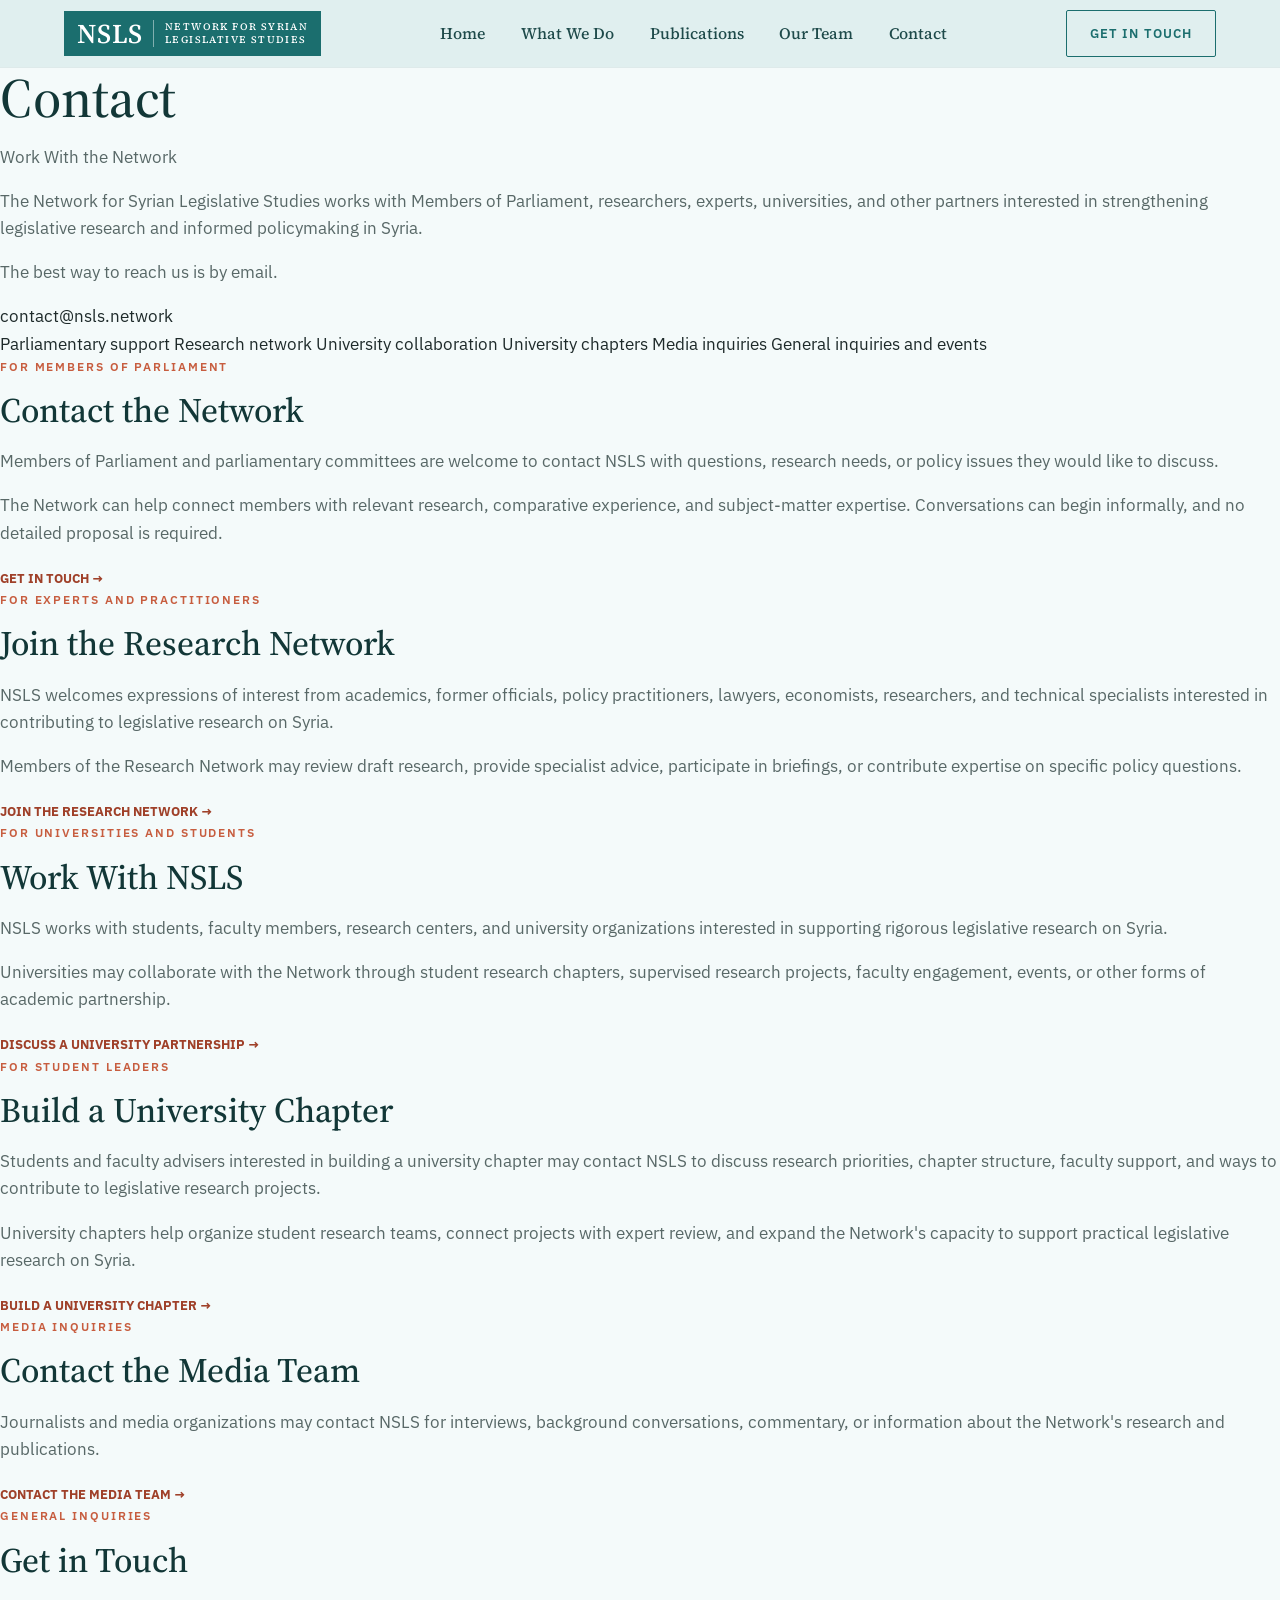
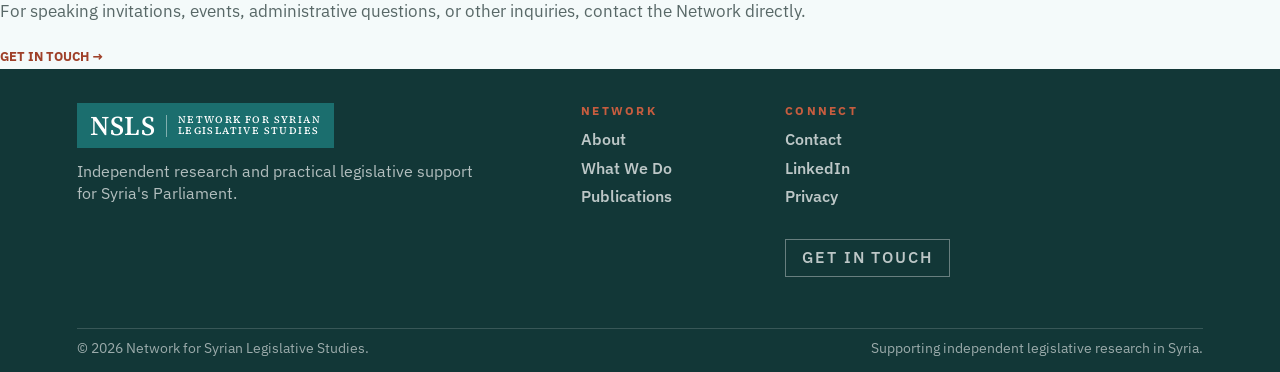
==== commit f3309f3c: "Add files via upload" ====
--- a/contact.html
+++ b/contact.html
@@ -13,7 +13,7 @@
     <link href="https://fonts.googleapis.com/css2?family=IBM+Plex+Sans:wght@400;500;600;700&family=Source+Serif+4:opsz,wght@8..60,400;8..60,500;8..60,600&display=swap" rel="stylesheet">
     <link rel="stylesheet" href="styles.css?v=featured-49">
   </head>
-  <body class="isl-page">
+  <body class="isl-page contact-page">
     <header class="site-header">
       <a class="brand" href="index.html" aria-label="Network for Syrian Legislative Studies home">
         <span class="brand-mark">NSLS</span>
@@ -29,136 +29,102 @@
         <a href="our-team.html">Our Team</a>
         <a href="contact.html">Contact</a>
       </nav>
-      <a class="header-action" href="#request">Get in Touch</a>
+      <a class="header-action" href="#general">Get in Touch</a>
     </header>
 
     <main id="top">
-      <section class="page-hero" aria-labelledby="page-title">
-        <p class="eyebrow">Contact</p>
-        <h1 id="page-title">Work With the Network</h1>
-        <p>
-          The Network for Syrian Legislative Studies is available to support Members of
-          Parliament, committees, researchers, experts, universities, and institutional partners.
-        </p>
-      </section>
+        <section class="contact-hero-panel" aria-labelledby="page-title">
+            <div class="contact-hero-card">
+                <span class="contact-rule" aria-hidden="true"></span>
+                <h1 id="page-title">Contact</h1>
+                <p class="contact-subtitle">Work With the Network</p>
+                <p class="contact-intro">The Network for Syrian Legislative Studies works with Members of Parliament, researchers, experts, universities, and other partners interested in strengthening legislative research and informed policymaking in Syria.</p>
+                <div class="contact-email-block">
+                    <p>The best way to reach us is by email.</p>
+                    <a href="mailto:contact@nsls.network">contact@nsls.network</a>
+                    <div class="contact-topics" aria-label="Contact topics">
+                        <span>Parliamentary support</span>
+                        <span>Research network</span>
+                        <span>University collaboration</span>
+                        <span>University chapters</span>
+                        <span>Media inquiries</span>
+                        <span>General inquiries and events</span>
+                    </div>
+                </div>
+            </div>
+        </section>
 
-      <section class="section contact-grid-section" id="request" aria-labelledby="request-title">
-        <div>
-          <p class="section-kicker">For Members of Parliament</p>
-          <h2 id="request-title">Request Research or Expert Support</h2>
-          <p>
-            Members of Parliament and parliamentary committees may contact the Network
-            to request research, legislative analysis, expert consultation, budget
-            analysis, or policy briefings.
-          </p>
-          <ul class="check-list">
-            <li>Explain a proposed law in plain language</li>
-            <li>Compare how another country addressed a similar policy issue</li>
-            <li>Assess likely implementation challenges</li>
-            <li>Review the fiscal implications of a reform</li>
-            <li>Identify relevant experts</li>
-            <li>Prepare a short committee briefing</li>
-            <li>Conduct background research on an emerging issue</li>
-          </ul>
-        </div>
+        <section class="contact-pathways" aria-label="Ways to work with NSLS">
+            <article class="contact-pathway" id="members">
+                <div class="contact-pathway-heading">
+                    <p class="eyebrow">For Members of Parliament</p>
+                    <h2>Contact the Network</h2>
+                </div>
+                <div class="contact-pathway-body">
+                    <p>Members of Parliament and parliamentary committees are welcome to contact NSLS with questions, research needs, or policy issues they would like to discuss.</p>
+                    <p>The Network can help connect members with relevant research, comparative experience, and subject-matter expertise. Conversations can begin informally, and no detailed proposal is required.</p>
+                    <a class="text-link" href="mailto:contact@nsls.network?subject=Parliamentary%20Research%20Inquiry">Get in Touch <span aria-hidden="true">&rarr;</span></a>
+                </div>
+            </article>
 
-        <form class="request-form" action="mailto:contact@syriapolicy.org" method="post" enctype="text/plain">
-          <label>
-            <span>Name</span>
-            <input name="name" type="text">
-          </label>
-          <label>
-            <span>Role or Committee</span>
-            <input name="role_or_committee" type="text">
-          </label>
-          <label>
-            <span>Email Address</span>
-            <input name="email" type="email">
-          </label>
-          <label>
-            <span>Policy Area</span>
-            <input name="policy_area" type="text">
-          </label>
-          <label>
-            <span>Type of Request</span>
-            <input name="type_of_request" type="text">
-          </label>
-          <label>
-            <span>Preferred Timeline</span>
-            <input name="timeline" type="text">
-          </label>
-          <label class="full-field">
-            <span>Description of Question or Issue</span>
-            <textarea name="description" rows="6"></textarea>
-          </label>
-          <button class="button primary" type="submit">Get in Touch</button>
-          <p class="small-note">The Network is independent and nonpartisan. We are committed to serving all Members of Parliament equally.</p>
-        </form>
-      </section>
+            <article class="contact-pathway" id="experts">
+                <div class="contact-pathway-heading">
+                    <p class="eyebrow">For Experts and Practitioners</p>
+                    <h2>Join the Research Network</h2>
+                </div>
+                <div class="contact-pathway-body">
+                    <p>NSLS welcomes expressions of interest from academics, former officials, policy practitioners, lawyers, economists, researchers, and technical specialists interested in contributing to legislative research on Syria.</p>
+                    <p>Members of the Research Network may review draft research, provide specialist advice, participate in briefings, or contribute expertise on specific policy questions.</p>
+                    <a class="text-link" href="mailto:contact@nsls.network?subject=Research%20Network%20Interest">Join the Research Network <span aria-hidden="true">&rarr;</span></a>
+                </div>
+            </article>
 
-      <section class="section services" aria-labelledby="network-title">
-        <div class="section-heading">
-          <p class="section-kicker">For Experts and Practitioners</p>
-          <h2 id="network-title">Join the Expert Network</h2>
-          <p>
-            The Network welcomes expressions of interest from academics, former
-            officials, policy practitioners, lawyers, economists, researchers, and
-            technical specialists interested in contributing to evidence-based
-            legislative support in Syria.
-          </p>
-        </div>
-        <a class="button secondary section-button" href="mailto:contact@syriapolicy.org?subject=Join%20the%20Expert%20Network">Join the Network</a>
-      </section>
+            <article class="contact-pathway" id="universities">
+                <div class="contact-pathway-heading">
+                    <p class="eyebrow">For Universities and Students</p>
+                    <h2>Work With NSLS</h2>
+                </div>
+                <div class="contact-pathway-body">
+                    <p>NSLS works with students, faculty members, research centers, and university organizations interested in supporting rigorous legislative research on Syria.</p>
+                    <p>Universities may collaborate with the Network through student research chapters, supervised research projects, faculty engagement, events, or other forms of academic partnership.</p>
+                    <a class="text-link" href="mailto:contact@nsls.network?subject=University%20Partnership">Discuss a University Partnership <span aria-hidden="true">&rarr;</span></a>
+                </div>
+            </article>
 
-      <section class="section contact-cards" aria-labelledby="partners-title">
-        <article>
-          <p class="section-kicker">For University Partners and Students</p>
-          <h2 id="partners-title">Build a University Chapter</h2>
-          <p>
-            The Network works with university chapters that contribute policy research
-            under structured editorial supervision. We welcome interest from students,
-            faculty members, and university organizations interested in supporting
-            rigorous, nonpartisan legislative research.
-          </p>
-          <a class="button secondary" href="mailto:contact@syriapolicy.org?subject=University%20Chapter%20Partnership">Partner With Us</a>
-        </article>
-        <article>
-          <p class="section-kicker">For Institutions and Supporters</p>
-          <h2>Partner With the Network</h2>
-          <p>
-            The Network welcomes partnerships with universities, research institutions,
-            foundations, parliamentary-support organizations, civil-society groups,
-            and others working to strengthen evidence-based policymaking in Syria.
-          </p>
-          <a class="button secondary" href="mailto:contact@syriapolicy.org?subject=Institutional%20Partnership">Discuss a Partnership</a>
-        </article>
-      </section>
+            <article class="contact-pathway" id="university-chapter">
+                <div class="contact-pathway-heading">
+                    <p class="eyebrow">For Student Leaders</p>
+                    <h2>Build a University Chapter</h2>
+                </div>
+                <div class="contact-pathway-body">
+                    <p>Students and faculty advisers interested in building a university chapter may contact NSLS to discuss research priorities, chapter structure, faculty support, and ways to contribute to legislative research projects.</p>
+                    <p>University chapters help organize student research teams, connect projects with expert review, and expand the Network's capacity to support practical legislative research on Syria.</p>
+                    <a class="text-link" href="mailto:contact@nsls.network?subject=Build%20a%20University%20Chapter">Build a University Chapter <span aria-hidden="true">&rarr;</span></a>
+                </div>
+            </article>
 
-      <section class="section impartiality-section" aria-labelledby="impartiality-title">
-        <div class="about-grid">
-          <div>
-            <p class="section-kicker">Impartiality Statement</p>
-            <h2 id="impartiality-title">Our Commitment to Impartiality</h2>
-          </div>
-          <div class="body-copy">
-            <p>
-              The Network for Syrian Legislative Studies is independent, nonpartisan, and
-              committed to supporting all Members of Parliament equally.
-            </p>
-            <p>
-              We do not represent political parties, factions, candidates, or private
-              interests. Our work is guided by evidence, comparative experience,
-              transparent methodology, and a commitment to improving the quality of
-              legislative decision-making.
-            </p>
-            <p>
-              Our goal is not to tell Parliament what political choices to make. Our
-              goal is to ensure that Members of Parliament have access to the
-              information and expertise needed to make those choices well.
-            </p>
-          </div>
-        </div>
-      </section>
+            <article class="contact-pathway" id="media">
+                <div class="contact-pathway-heading">
+                    <p class="eyebrow">Media Inquiries</p>
+                    <h2>Contact the Media Team</h2>
+                </div>
+                <div class="contact-pathway-body">
+                    <p>Journalists and media organizations may contact NSLS for interviews, background conversations, commentary, or information about the Network's research and publications.</p>
+                    <a class="text-link" href="mailto:contact@nsls.network?subject=Media%20Inquiry">Contact the Media Team <span aria-hidden="true">&rarr;</span></a>
+                </div>
+            </article>
+
+            <article class="contact-pathway" id="general">
+                <div class="contact-pathway-heading">
+                    <p class="eyebrow">General Inquiries</p>
+                    <h2>Get in Touch</h2>
+                </div>
+                <div class="contact-pathway-body">
+                    <p>For speaking invitations, events, administrative questions, or other inquiries, contact the Network directly.</p>
+                    <a class="text-link" href="mailto:contact@nsls.network?subject=General%20Inquiry">Get in Touch <span aria-hidden="true">&rarr;</span></a>
+                </div>
+            </article>
+        </section>
     </main>
 
     <footer class="site-footer">
@@ -186,7 +152,7 @@
             <a href="https://www.linkedin.com/" target="_blank" rel="noopener">LinkedIn</a>
             <a href="privacy.html">Privacy</a>
           </div>
-          <a class="footer-cta" href="contact.html#request">Get in Touch</a>
+          <a class="footer-cta" href="contact.html#general">Get in Touch</a>
         </div>
       </nav>
       <div class="footer-bottom">
